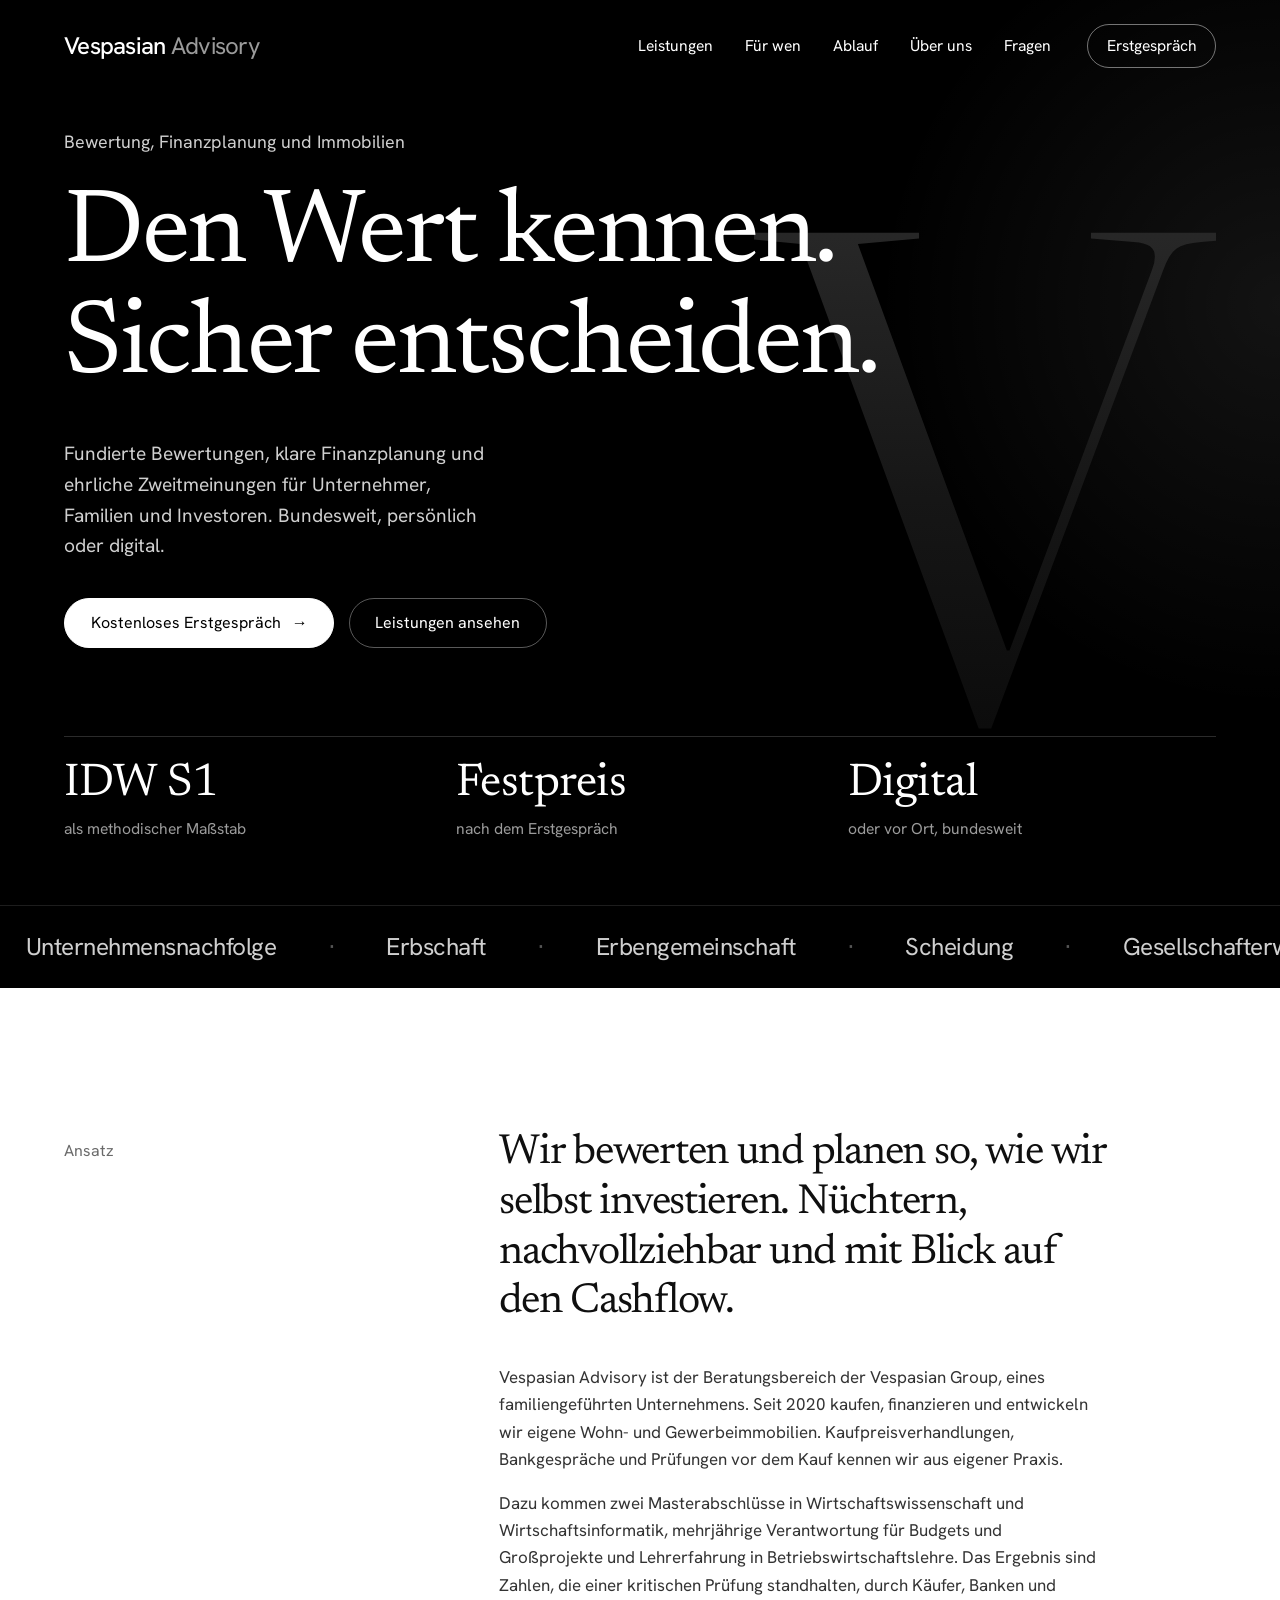
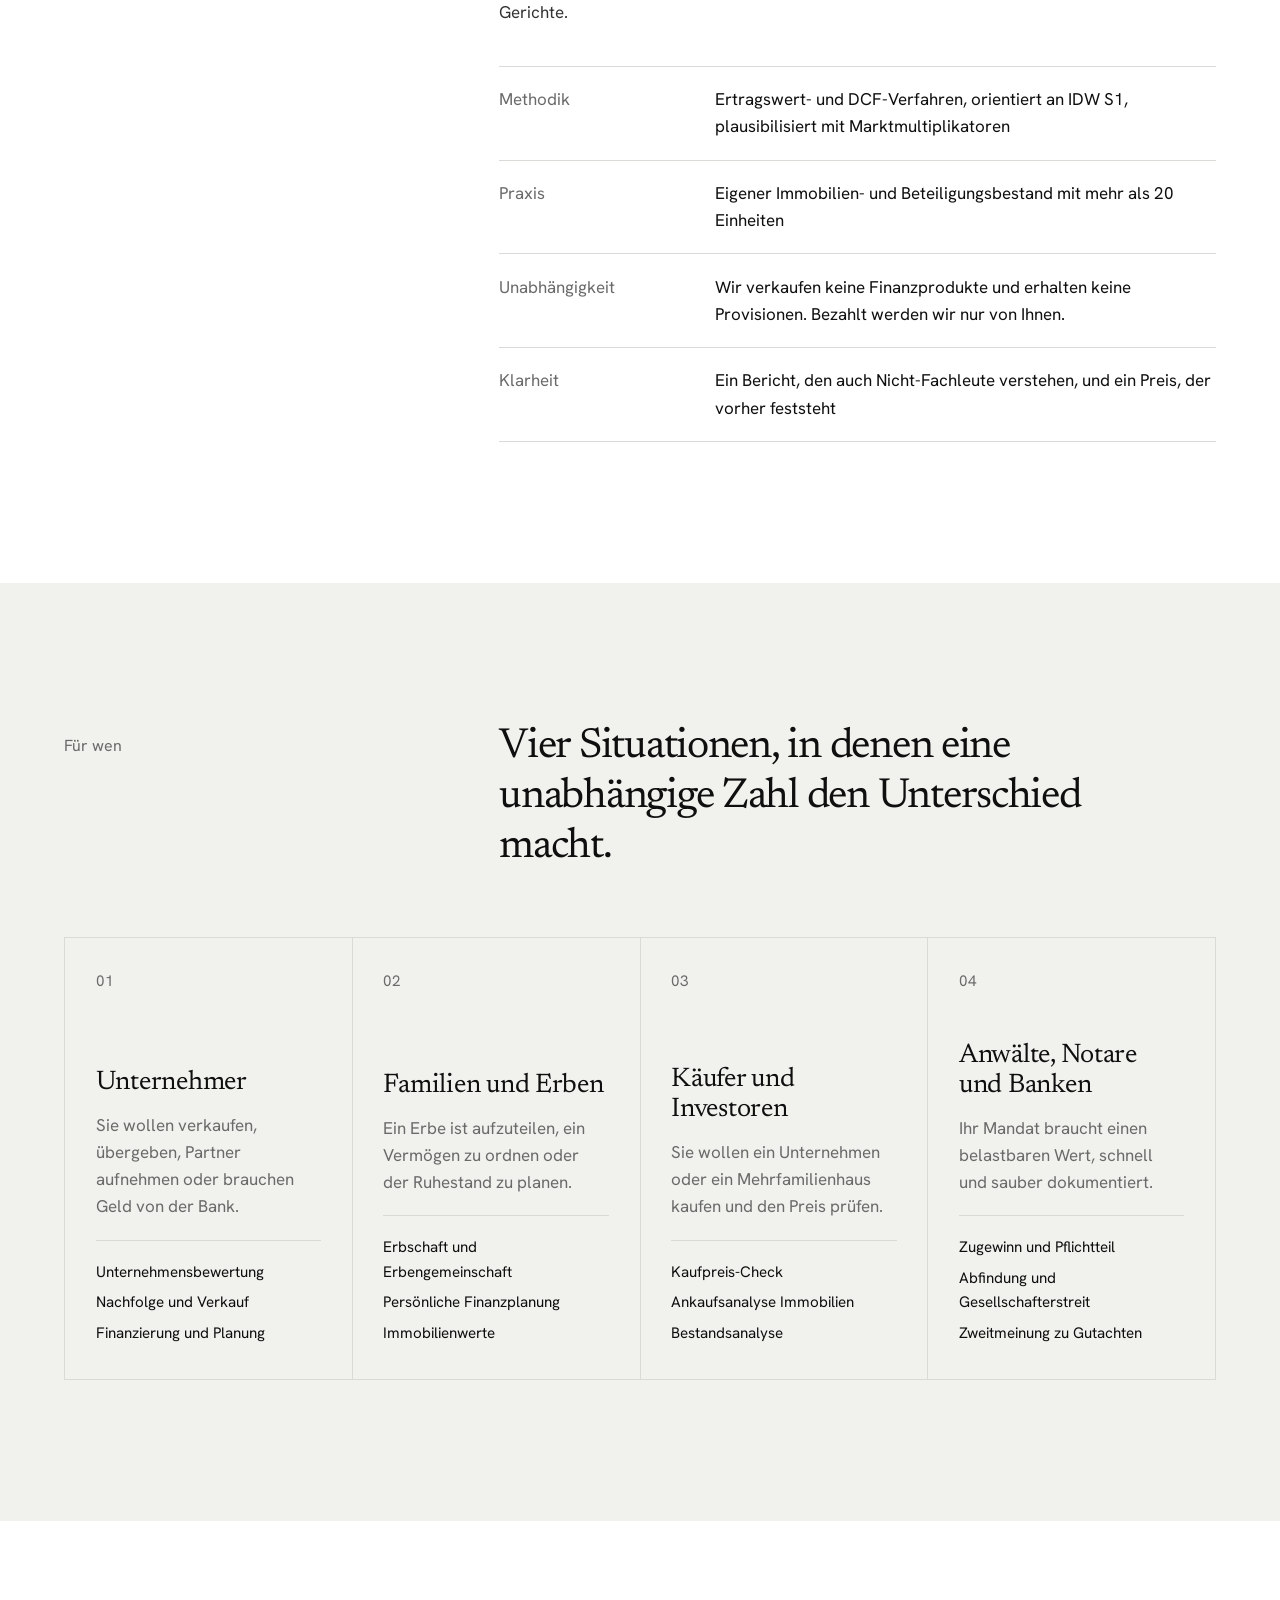
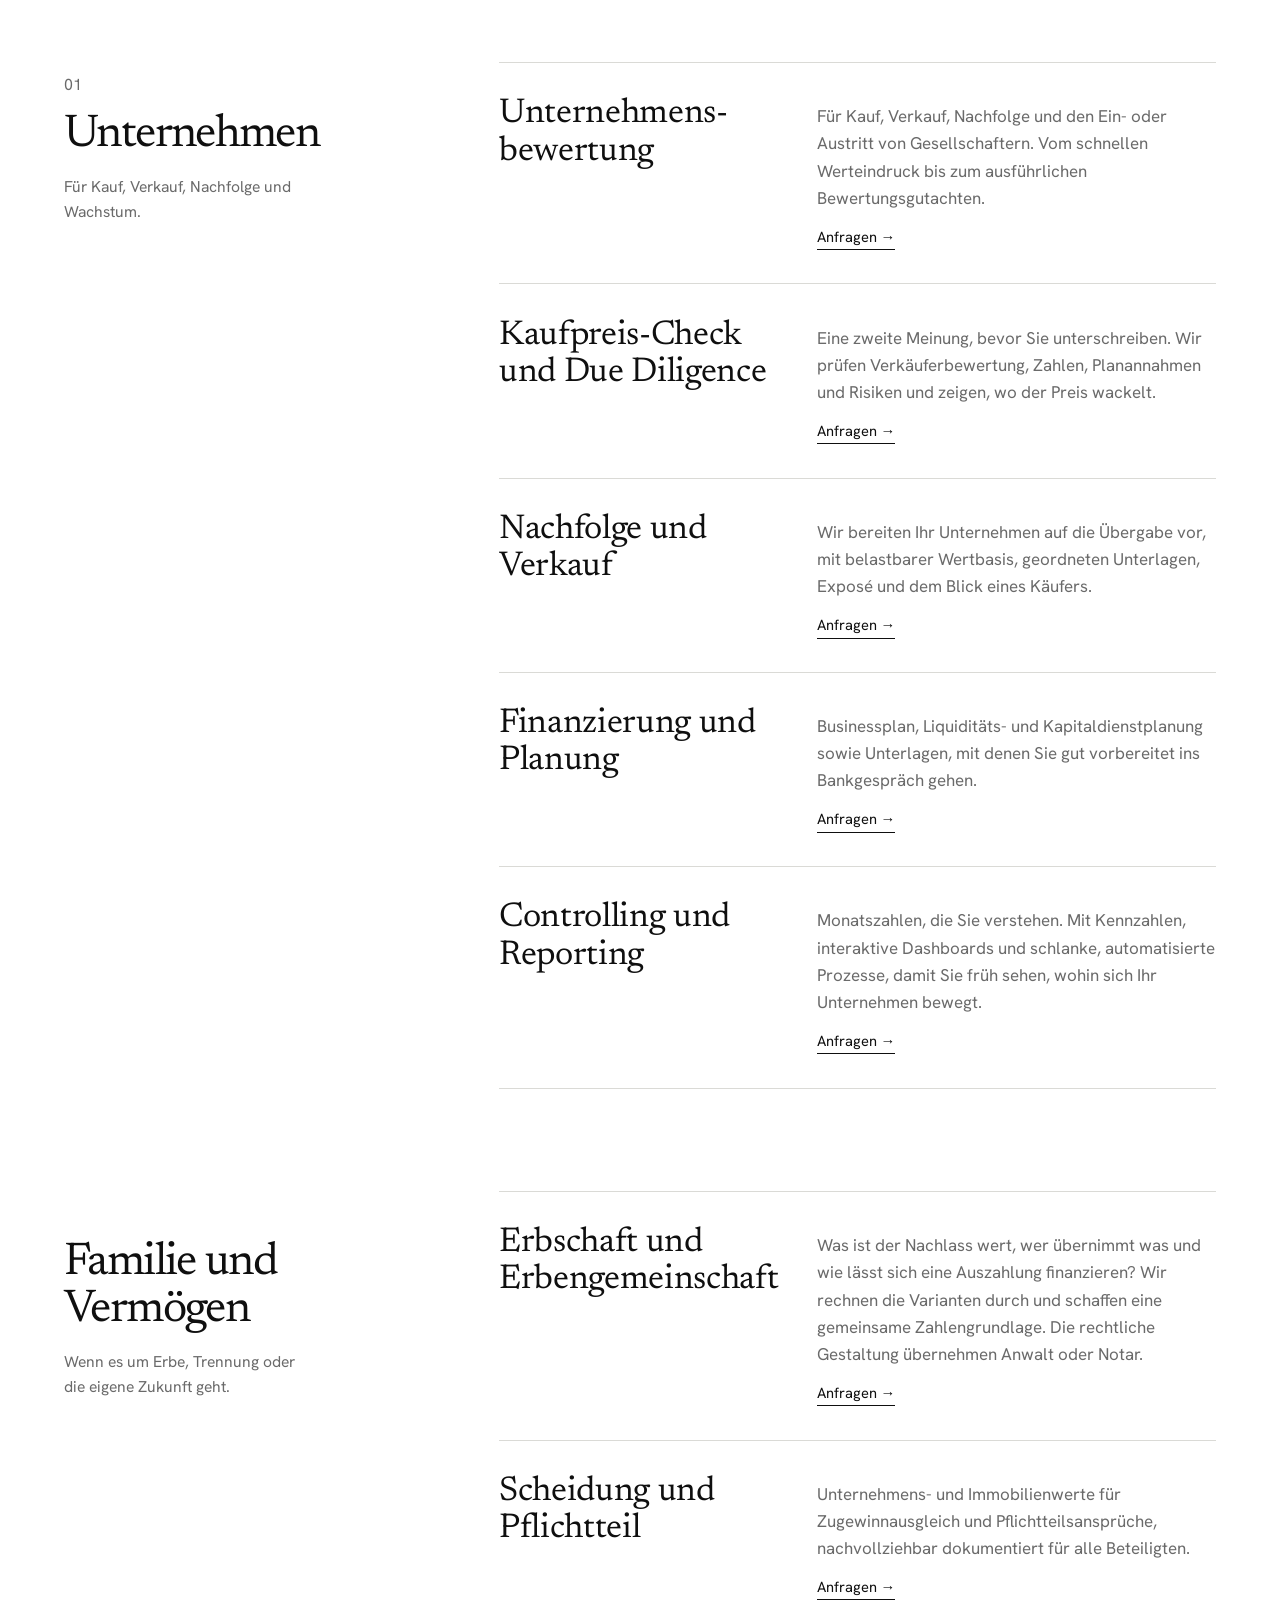
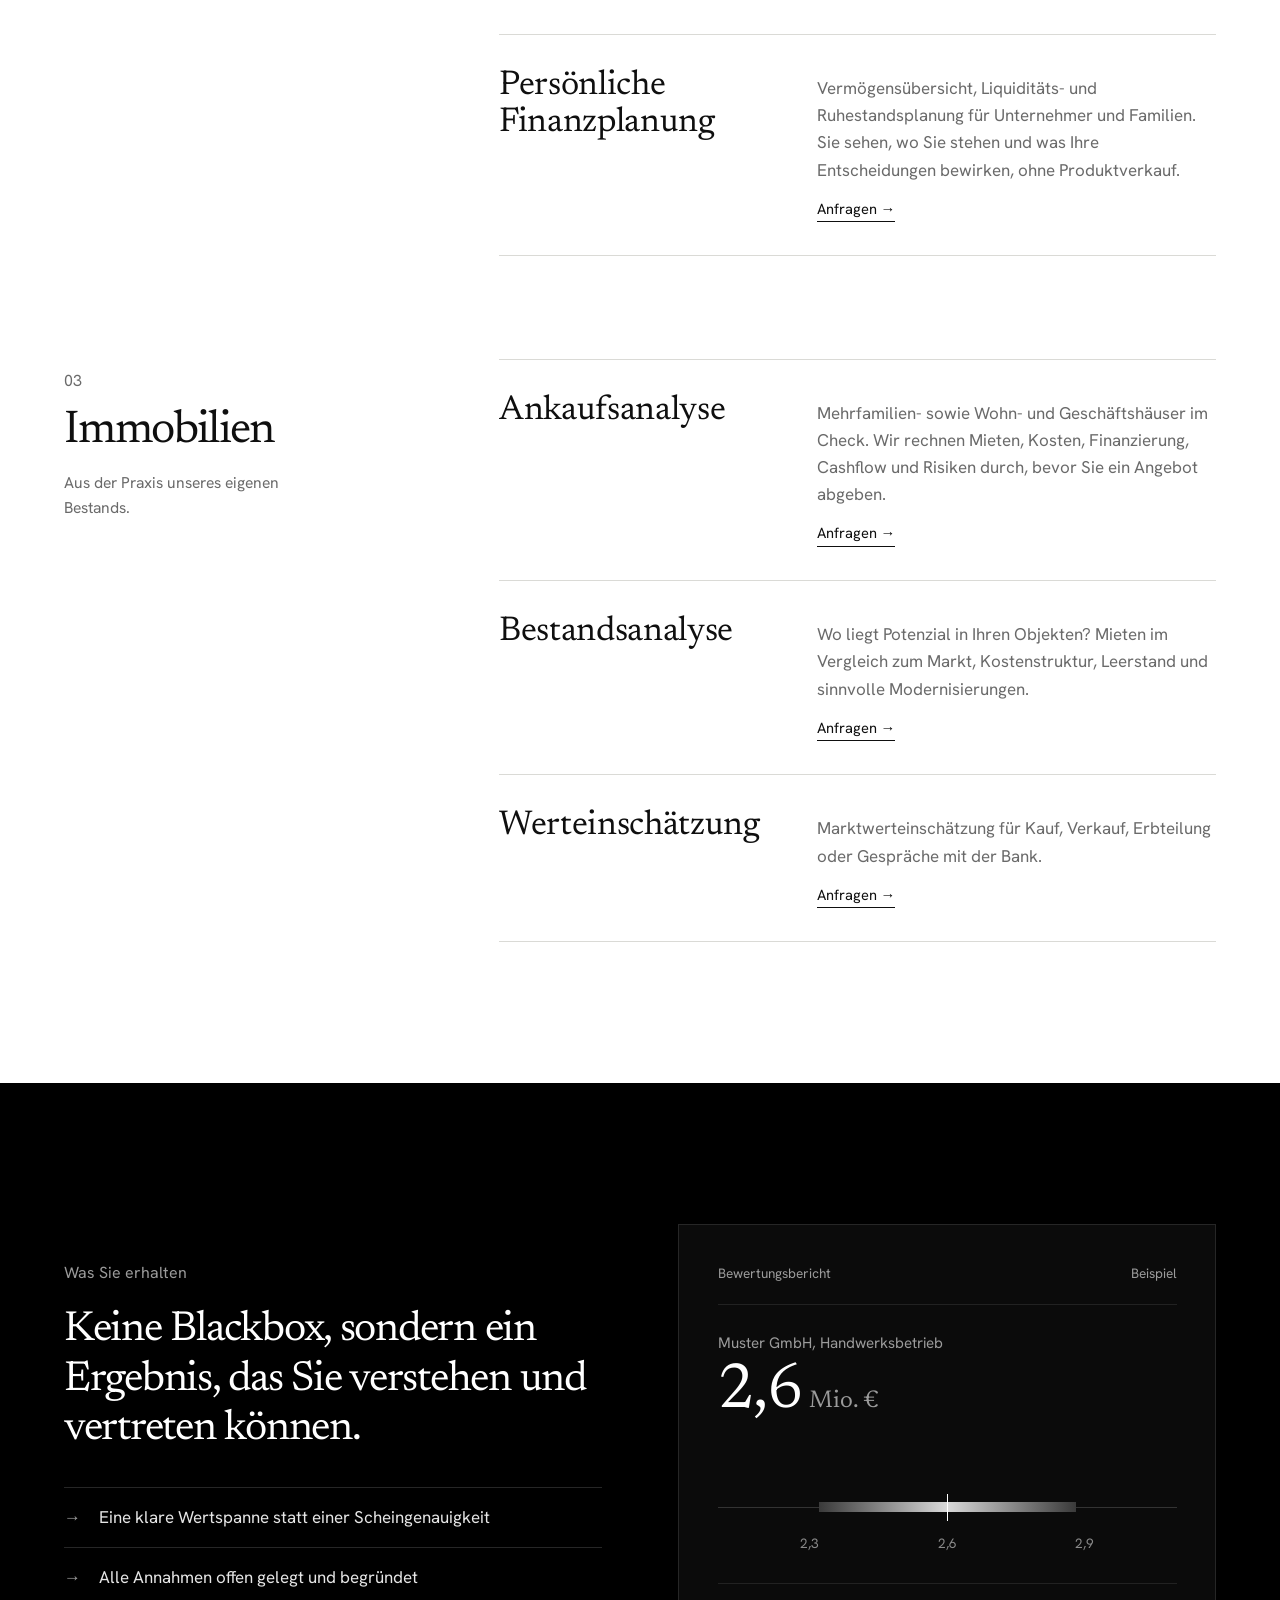
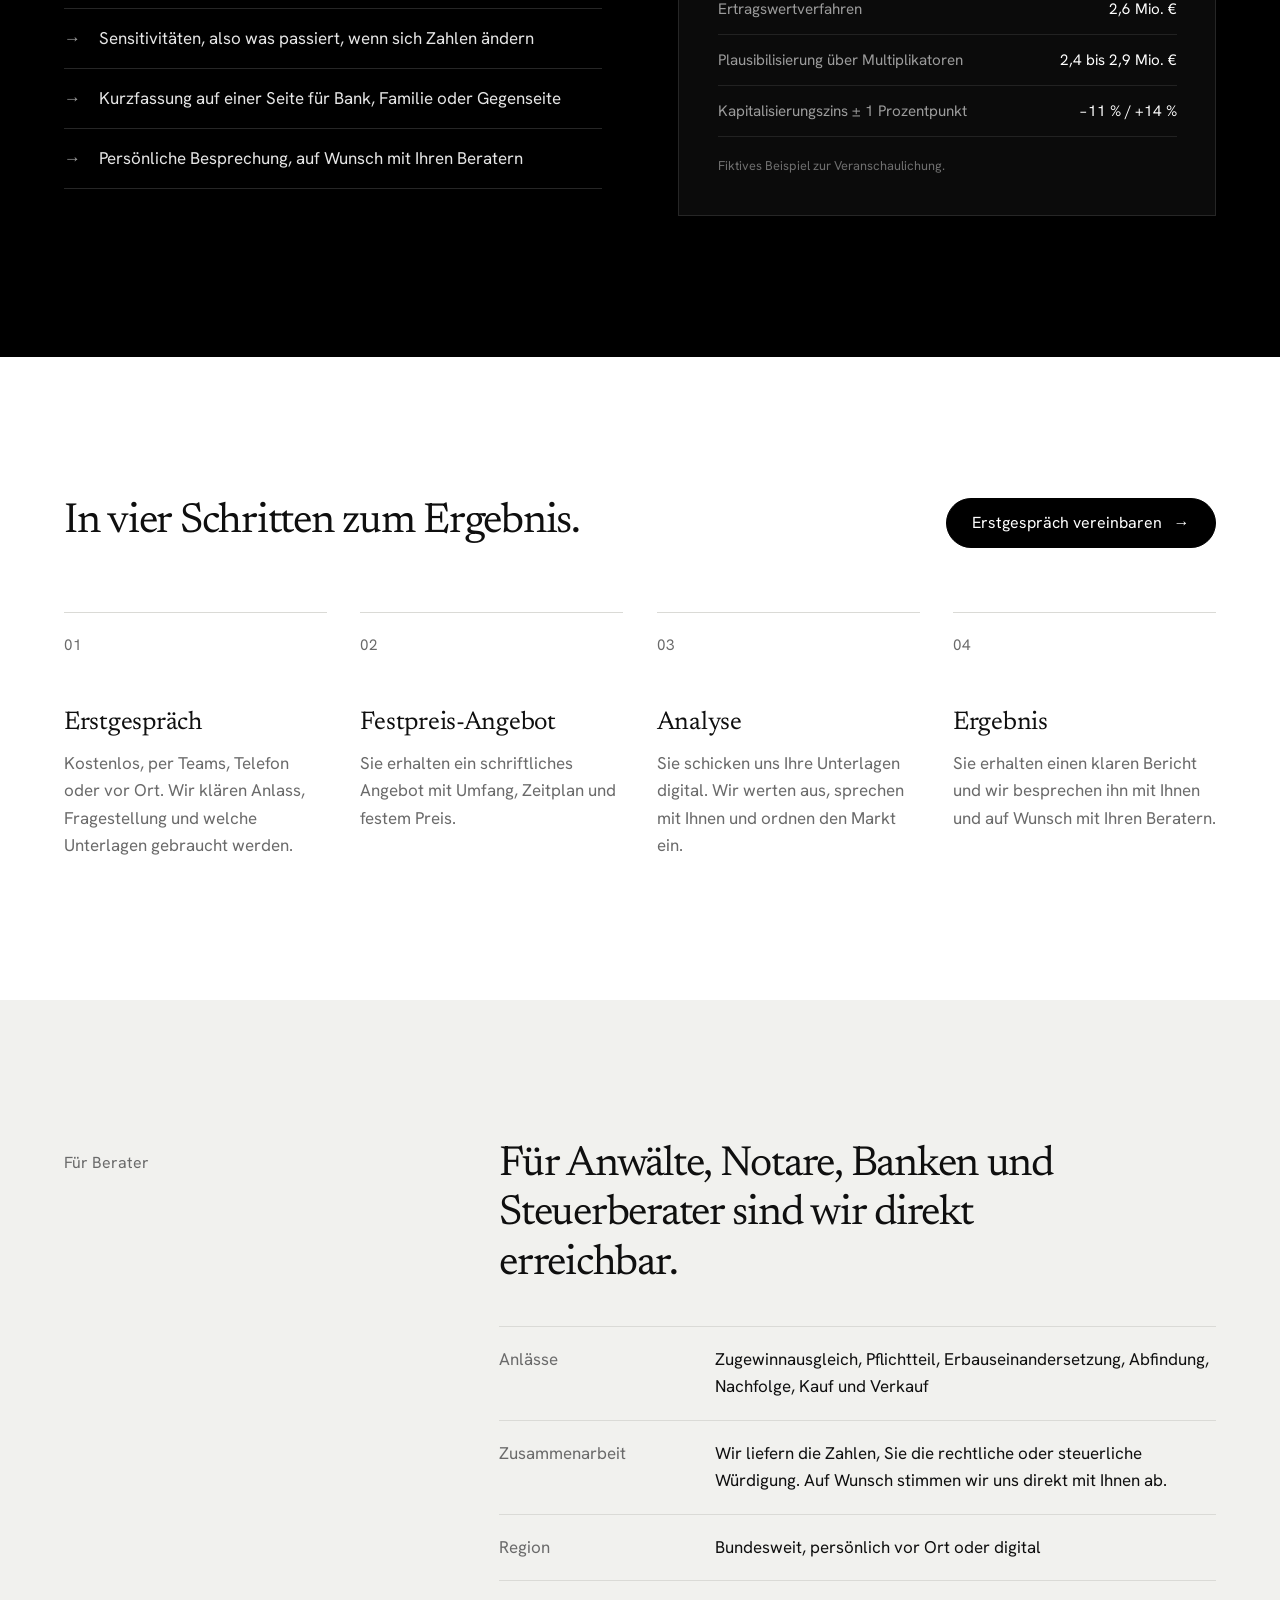
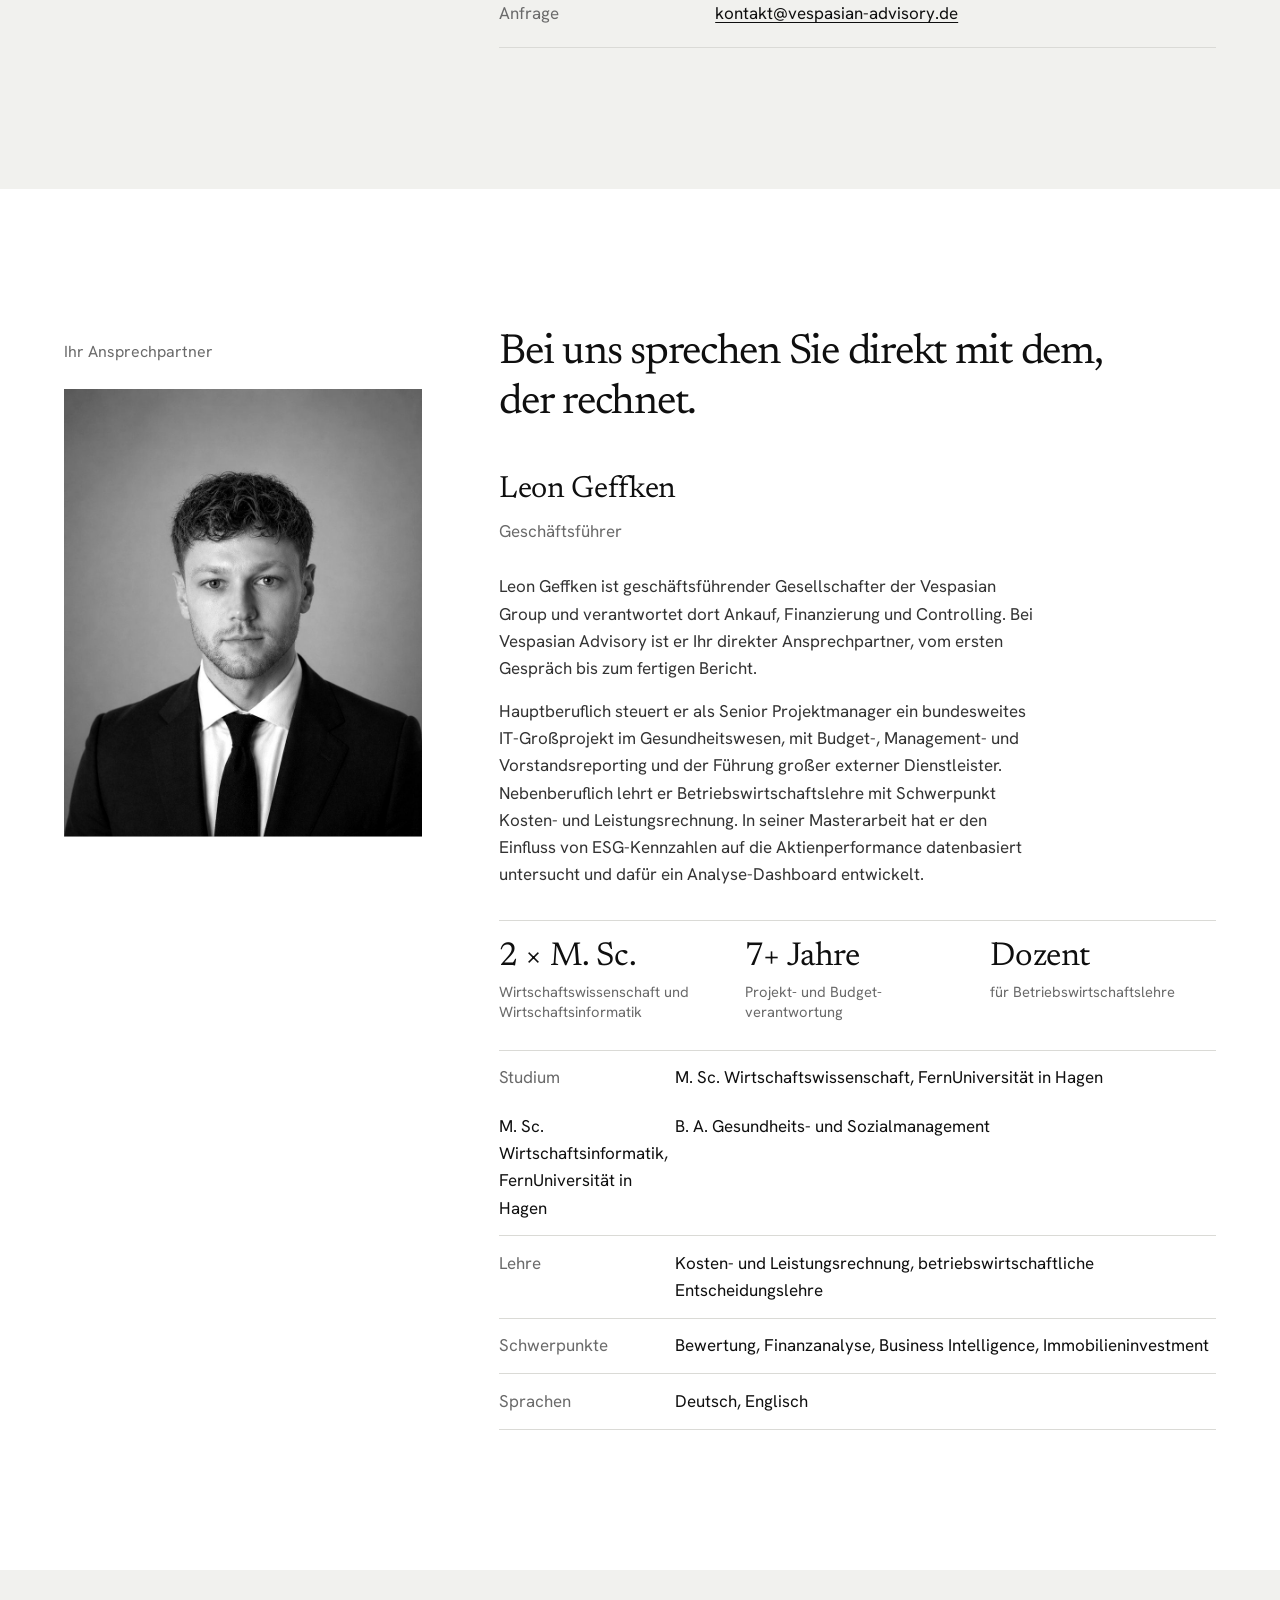
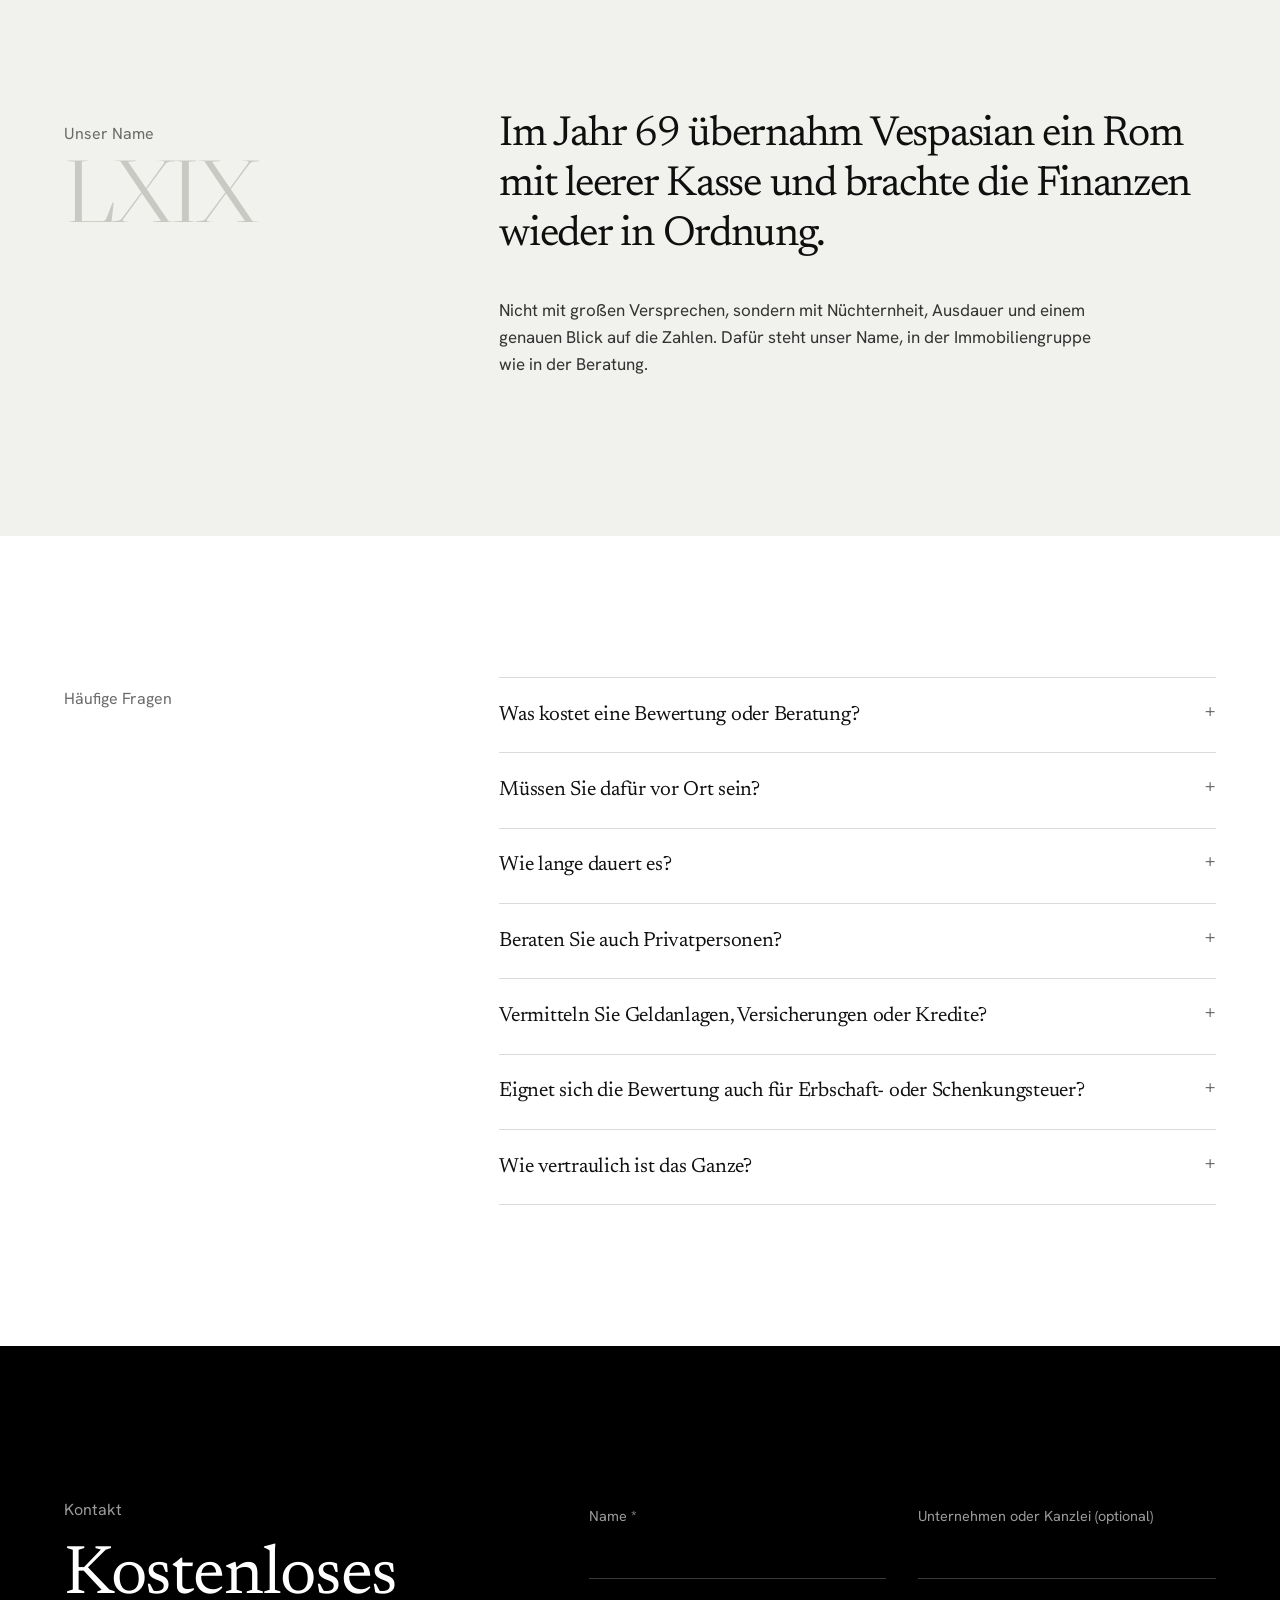
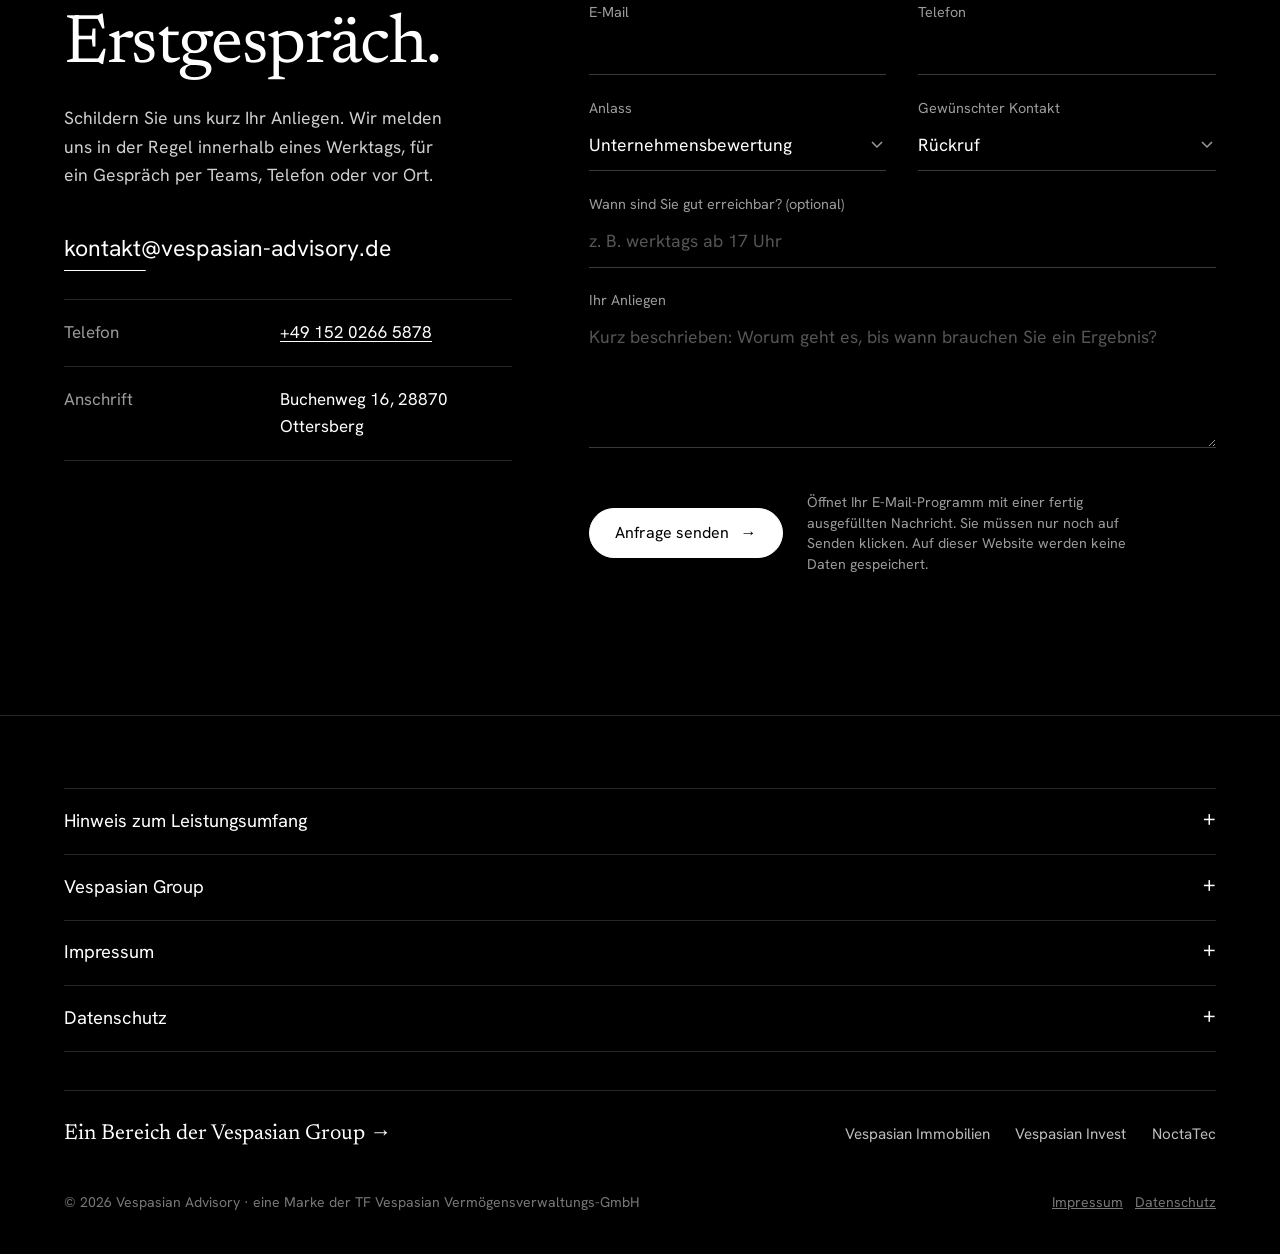
==== index.html @ 4ee1fd7f "SEO und Datenschutz: Mailanbieter Purelymail, Indexierung und Kanonisierung (15.11.2026)" ====
<!doctype html>
<html lang="de">
<head>
<meta charset="utf-8">
<meta name="viewport" content="width=device-width, initial-scale=1, viewport-fit=cover">
<title>Vespasian Advisory – Unternehmensbewertung &amp; Finanzplanung</title>
<meta name="description" content="Unternehmensbewertung, Kaufpreis-Check, Erbschaft und Finanzplanung für Unternehmer und Familien. Unabhängig, zum Festpreis, bundesweit digital.">
<meta property="og:type" content="website">
<meta property="og:title" content="Vespasian Advisory – Den Wert kennen. Sicher entscheiden.">
<meta property="og:description" content="Unternehmensbewertung, Finanzplanung und Immobilienanalyse für Unternehmer, Familien und Investoren. Kostenloses Erstgespräch.">
<meta property="og:url" content="https://vespasian-advisory.de/">
<meta property="og:locale" content="de_DE">
<meta name="theme-color" content="#000000">
<link rel="canonical" href="https://vespasian-advisory.de/">
<meta name="robots" content="index, follow, max-image-preview:large">
<meta property="og:site_name" content="Vespasian Advisory">
<meta property="og:image" content="https://vespasian-advisory.de/og.png">
<meta property="og:image:type" content="image/png">
<meta property="og:image:width" content="1200">
<meta property="og:image:height" content="630">
<meta property="og:image:alt" content="Vespasian Advisory – Den Wert kennen. Sicher entscheiden.">
<meta name="twitter:card" content="summary_large_image">
<meta name="twitter:title" content="Vespasian Advisory – Den Wert kennen. Sicher entscheiden.">
<meta name="twitter:description" content="Unternehmensbewertung, Finanzplanung und Immobilienanalyse für Unternehmer, Familien und Investoren. Kostenloses Erstgespräch.">
<meta name="twitter:image" content="https://vespasian-advisory.de/og.png">
<link rel="icon" href="/favicon.svg" type="image/svg+xml">
<link rel="icon" href="/favicon-96.png" type="image/png" sizes="96x96">
<link rel="apple-touch-icon" href="/apple-touch-icon.png">
<link rel="manifest" href="/site.webmanifest">
<script type="application/ld+json">
{"@context":"https://schema.org","@type":"ProfessionalService","name":"Vespasian Advisory","legalName":"TF Vespasian Vermögensverwaltungs-GmbH","url":"https://vespasian-advisory.de/","logo":"https://vespasian-advisory.de/icon-512.png","image":"https://vespasian-advisory.de/og.png","email":"kontakt@vespasian-advisory.de","telephone":"+4915202665878","address":{"@type":"PostalAddress","streetAddress":"Buchenweg 16","postalCode":"28870","addressLocality":"Ottersberg","addressCountry":"DE"},"areaServed":"DE","knowsAbout":["Unternehmensbewertung","Kaufpreisprüfung","Unternehmensnachfolge","Erbengemeinschaft","Finanzplanung","Immobilieninvestment"],"employee":{"@type":"Person","name":"Leon Geffken","jobTitle":"Geschäftsführer"}}
</script>
<style>@font-face{font-family:"Caslon Display";src:url([data-uri]) format("woff2");font-weight:400;font-display:swap}
@font-face{font-family:"Newsreader";src:url([data-uri]) format("woff2");font-weight:400;font-style:normal;font-display:swap}
@font-face{font-family:"Newsreader";src:url([data-uri]) format("woff2");font-weight:500;font-style:normal;font-display:swap}
@font-face{font-family:"Newsreader";src:url([data-uri]) format("woff2");font-weight:400;font-style:italic;font-display:swap}

@font-face{font-family:"Hanken";src:url([data-uri]) format("woff2");font-weight:400;font-display:swap}
@font-face{font-family:"Hanken";src:url([data-uri]) format("woff2");font-weight:500;font-display:swap}
:root{
  --black:#000;--white:#fff;--grey:#f1f1ee;--text:#0f0f0f;--muted:#6a6a6a;--muted-d:#9b9b9b;
  --rule:#dadad6;--rule-d:#262626;
  --sans:"Hanken",-apple-system,"Helvetica Neue",Arial,sans-serif;
  --wrap:1360px;--pad:clamp(1.25rem,5vw,4.5rem);
  --ease:cubic-bezier(.2,.7,.15,1);
}
*,*::before,*::after{box-sizing:border-box}
[hidden]{display:none!important}
html{-webkit-text-size-adjust:100%;scroll-padding-top:5rem}
body{margin:0;background:var(--white);color:var(--text);font:400 1.0625rem/1.6 var(--sans);-webkit-font-smoothing:antialiased}
img{display:block;max-width:100%}
a{color:inherit}
:focus-visible{outline:2px solid currentColor;outline-offset:4px}
h1,h2,h3{font-weight:400;margin:0;letter-spacing:-.025em}
p{margin:0 0 1em}
.wrap{max-width:var(--wrap);margin:0 auto;padding:0 var(--pad)}
.skip{position:absolute;left:-999px;top:0;background:#fff;color:#000;padding:.6rem 1rem;z-index:99}
.skip:focus{left:1rem;top:1rem}

/* Kopfzeile */
.head{position:fixed;inset:0 0 auto;z-index:50;color:#fff;padding-top:env(safe-area-inset-top,0px);transition:transform .5s var(--ease),background .4s}
.head .wrap{display:flex;align-items:center;justify-content:space-between;height:5.75rem;transition:height .4s var(--ease)}
.head.solid{background:rgba(0,0,0,.86);-webkit-backdrop-filter:blur(14px);backdrop-filter:blur(14px)}
.head.solid .wrap{height:4.5rem}
.head.away{transform:translateY(-100%)}
.wordmark{font-weight:500;font-size:1.5rem;letter-spacing:-.03em;text-decoration:none;line-height:1}
.wordmark span{font-weight:400;color:var(--muted-d)}
.nav{display:flex;align-items:center;gap:2.25rem}
.nav ul{display:flex;gap:2rem;list-style:none;margin:0;padding:0}
.nav a{text-decoration:none;position:relative;font-size:.98rem}
.nav ul a::after{content:"";position:absolute;left:0;right:0;bottom:-.3rem;height:1px;background:currentColor;transform:scaleX(0);transform-origin:right;transition:transform .45s var(--ease)}
.nav ul a:hover::after{transform:scaleX(1);transform-origin:left}
.nav .cta{border:1px solid rgba(255,255,255,.45);border-radius:999px;padding:.55rem 1.15rem;transition:background .3s,color .3s,border-color .3s}
.nav .cta:hover{background:#fff;color:#000;border-color:#fff}
.menu-btn{display:none;background:none;border:0;color:inherit;cursor:pointer;padding:.8rem 0 .8rem 1rem}
.menu-btn i{display:block;width:2.4rem;height:8px;border-top:1.5px solid currentColor;border-bottom:1.5px solid currentColor;transition:height .3s}
.menu-open .menu-btn i{height:0;border-bottom:0}
.overlay{position:fixed;inset:0;z-index:40;background:#000;color:#fff;display:flex;align-items:flex-end;padding:7rem 0 3.5rem;opacity:0;visibility:hidden;transition:opacity .35s,visibility 0s .35s}
.menu-open .overlay{opacity:1;visibility:visible;transition:opacity .35s}
.overlay ul{list-style:none;margin:0 0 2.5rem;padding:0}
.overlay li a{font-size:2.6rem;line-height:1.2;letter-spacing:-.03em;text-decoration:none;color:var(--muted-d)}
.overlay li a:hover{color:#fff}
.overlay p{color:var(--muted-d);margin:0}
.overlay p a{color:#fff;text-decoration:none}

/* Hero */
.hero{position:relative;background:#000;color:#fff;min-height:100svh;display:grid;overflow:hidden}
.hero::before{content:"";position:absolute;width:90vmax;height:90vmax;left:55%;top:-30%;background:radial-gradient(closest-side,rgba(255,255,255,.075),transparent 70%);animation:drift 22s ease-in-out infinite alternate;pointer-events:none}
@keyframes drift{to{transform:translate(-28vw,22vh)}}
.hero-inner{position:relative;width:100%;display:flex;flex-direction:column;justify-content:flex-end;padding-top:8rem;padding-bottom:clamp(2.5rem,5vw,4rem);min-height:100svh}
.kicker{font-size:clamp(1.05rem,1.4vw,1.3rem);color:#cfcfcf;margin:0 0 1.75rem}
.hero h1{font-size:clamp(3rem,8.2vw,8.4rem);line-height:.98;letter-spacing:-.04em}
.line{display:block;overflow:hidden;padding-bottom:.06em}
.line>span{display:block}
.sub{font-size:clamp(1.1rem,1.5vw,1.35rem);color:#cfcfcf;max-width:40ch;margin:2rem 0 0}
.cta-row{display:flex;flex-wrap:wrap;gap:.9rem;margin-top:2.25rem}
.btn{display:inline-flex;align-items:center;gap:.7rem;padding:1rem 1.6rem;border:1px solid currentColor;border-radius:999px;text-decoration:none;font:inherit;font-size:1rem;line-height:1;cursor:pointer;background:transparent;color:inherit;transition:background .3s,color .3s,border-color .3s}
.btn i{font-style:normal;transition:transform .4s var(--ease)}
.btn:hover i{transform:translateX(.25rem)}
.btn.fill{background:#fff;color:#000;border-color:#fff}
.btn.fill:hover{background:transparent;color:#fff}
.btn.ghost{border-color:rgba(255,255,255,.35)}
.btn.ghost:hover{border-color:#fff}
.btn.ink{background:#000;color:#fff;border-color:#000}
.btn.ink:hover{background:transparent;color:#000}
.facts{display:grid;grid-template-columns:repeat(3,1fr);gap:1.5rem;margin:clamp(3rem,7vw,5.5rem) 0 0;padding:1.5rem 0 0;border-top:1px solid #2b2b2b;list-style:none}
.facts strong{display:block;font-weight:400;font-size:clamp(2rem,3.6vw,3.3rem);line-height:1;letter-spacing:-.035em}
.facts span{display:block;margin-top:.55rem;color:var(--muted-d);font-size:.98rem}

/* Einstieg */
.js .kicker,.js .sub,.js .cta-row,.js .facts{opacity:0;transform:translateY(16px)}
.js .line>span{transform:translateY(105%)}
.ready .kicker,.ready .sub,.ready .cta-row,.ready .facts{opacity:1;transform:none;transition:opacity 1s var(--ease),transform 1s var(--ease)}
.ready .line>span{transform:none;transition:transform 1.15s var(--ease)}
.ready .line:nth-child(2)>span{transition-delay:.09s}
.ready .line:nth-child(3)>span{transition-delay:.18s}
.ready .sub{transition-delay:.45s}
.ready .cta-row{transition-delay:.55s}
.ready .facts{transition-delay:.7s}

/* Abschnitte */
section{padding:clamp(5.5rem,11vw,10rem) 0}
.grey{background:var(--grey)}
.dark{background:#000;color:#fff}
.split{display:grid;grid-template-columns:4fr 8fr;gap:clamp(2rem,6vw,6rem);align-items:start}
.eyebrow{color:var(--muted);font-size:1rem;margin:0;padding-top:.6rem}
.dark .eyebrow{color:var(--muted-d)}
.big{font-size:clamp(1.75rem,3.3vw,3rem);line-height:1.18;letter-spacing:-.03em;max-width:26ch;margin-bottom:2.25rem}
.body p{max-width:60ch;color:#333}
.dark .body p,.dark .lead{color:#cfcfcf}

/* Reveal */
.js .rv{opacity:0;transform:translateY(28px);transition:opacity 1s var(--ease),transform 1s var(--ease)}
.js .rv.in{opacity:1;transform:none}
.js .rv.d1{transition-delay:.1s}.js .rv.d2{transition-delay:.2s}.js .rv.d3{transition-delay:.3s}

/* Leistungen */
.fields{list-style:none;margin:0;padding:0;border-top:1px solid var(--rule)}
.fields li{position:relative;display:grid;grid-template-columns:5fr 7fr;gap:2rem;align-items:baseline;padding:clamp(1.4rem,2.6vw,2.2rem) 0;border-bottom:1px solid var(--rule);overflow:hidden}
.fields li::after{content:"";position:absolute;left:0;bottom:-1px;height:1px;width:100%;background:var(--text);transform:scaleX(0);transform-origin:left;transition:transform .8s var(--ease)}
.fields li:hover::after{transform:scaleX(1)}
.fields h3{font-size:clamp(1.55rem,2.7vw,2.4rem);line-height:1.08;transition:transform .6s var(--ease)}
.fields li:hover h3{transform:translateX(.6rem)}
.fields p{margin:0;color:var(--muted);max-width:46ch}
.fields small{display:block;margin-top:.6rem;color:var(--text);font-size:.92rem}

/* Zeilen */
.rows{margin:0;border-top:1px solid var(--rule)}
.rows div{display:grid;grid-template-columns:12rem 1fr;gap:1.5rem;padding:1.2rem 0;border-bottom:1px solid var(--rule)}
.rows dt{color:var(--muted)}
.rows dd{margin:0}
.rows a{text-underline-offset:.2em}
.dark .rows{border-color:var(--rule-d)}
.dark .rows div{border-color:var(--rule-d)}
.dark .rows dt{color:var(--muted-d)}

/* Ablauf */
.steps{list-style:none;margin:0;padding:0;display:grid;grid-template-columns:repeat(4,1fr);gap:clamp(1.25rem,2.6vw,2.5rem)}
.steps li{border-top:1px solid var(--rule);padding-top:1.3rem}
.steps b{display:block;font-weight:400;color:var(--muted);font-size:.95rem;margin-bottom:clamp(1.5rem,4vw,3.5rem)}
.steps h3{font-size:clamp(1.35rem,2vw,1.75rem);line-height:1.15;margin-bottom:.75rem}
.steps p{margin:0;color:var(--muted)}
.steps-head{display:flex;justify-content:space-between;align-items:end;gap:2rem;flex-wrap:wrap;margin-bottom:clamp(2.5rem,5vw,4rem)}
.steps-head .big{margin:0}

/* Ansprechpartner */
.profile{display:grid;grid-template-columns:5fr 7fr;gap:clamp(1.5rem,4vw,4.5rem);align-items:end}
.pic{overflow:hidden;aspect-ratio:4/5;background:#ddd;max-width:26rem}
.pic img{width:100%;height:100%;object-fit:cover;object-position:center 22%;filter:grayscale(1);transform:scale(1.08);transition:transform 1.6s var(--ease)}
.js .pic{clip-path:inset(100% 0 0 0);transition:clip-path 1.3s var(--ease)}
.js .pic.in{clip-path:inset(0 0 0 0)}
.pic.in img{transform:scale(1)}
.who strong{display:block;font-weight:500;font-size:clamp(1.5rem,2.4vw,2rem);letter-spacing:-.02em}
.who .role{display:block;color:var(--muted);margin:.25rem 0 1.75rem}
.who p{max-width:54ch;color:#333}
.creds{list-style:none;margin:1.75rem 0 0;padding:0;border-top:1px solid var(--rule)}
.creds li{padding:.85rem 0;border-bottom:1px solid var(--rule);display:grid;grid-template-columns:10rem 1fr;gap:1rem}
.creds span{color:var(--muted)}

/* FAQ */
.faq details{border-top:1px solid var(--rule)}
.faq details:last-of-type{border-bottom:1px solid var(--rule)}
.faq summary{cursor:pointer;list-style:none;padding:1.3rem 0;font-size:clamp(1.1rem,1.6vw,1.3rem);display:flex;justify-content:space-between;gap:1.5rem}
.faq summary::-webkit-details-marker{display:none}
.faq summary::after{content:"+";font-size:1.5rem;line-height:1;transition:transform .3s;color:var(--muted)}
.faq details[open] summary::after{transform:rotate(45deg)}
.faq .ans{max-width:62ch;color:#333;padding:0 0 1.5rem}
.faq .ans p:last-child{margin:0}

/* Kontakt */
.contact{display:grid;grid-template-columns:5fr 7fr;gap:clamp(2rem,6vw,6rem);align-items:start}
.contact h2{font-size:clamp(2.4rem,5.4vw,4.8rem);line-height:1;letter-spacing:-.04em;margin:1.25rem 0 1.5rem}
.lead{max-width:38ch;font-size:1.1rem}
.mail{font-size:clamp(1.15rem,1.8vw,1.5rem);text-decoration:none;display:inline-block;position:relative;margin:1.5rem 0 2rem;word-break:break-word}
.mail::after{content:"";position:absolute;left:0;right:0;bottom:-.25rem;height:1px;background:currentColor;transform:scaleX(.25);transform-origin:left;transition:transform .7s var(--ease)}
.mail:hover::after{transform:scaleX(1)}
.form{display:grid;grid-template-columns:1fr 1fr;gap:.25rem 2rem}
.form label{display:block;grid-column:span 1}
.form .full{grid-column:1/-1}
.form span{display:block;color:var(--muted-d);font-size:.9rem;margin-top:1.1rem}
.form input,.form select,.form textarea{width:100%;background:transparent;border:0;border-bottom:1px solid #3a3a3a;color:#fff;font:inherit;font-size:1.1rem;padding:.7rem 0;border-radius:0;transition:border-color .3s;-webkit-appearance:none;appearance:none}
.form select{background:transparent url("data:image/svg+xml,%3Csvg xmlns='http://www.w3.org/2000/svg' width='12' height='8'%3E%3Cpath d='M1 1l5 5 5-5' fill='none' stroke='%239b9b9b' stroke-width='1.5'/%3E%3C/svg%3E") no-repeat right .2rem center}
.form select option{color:#000}
.form textarea{resize:vertical;min-height:7rem}
.form input:focus,.form select:focus,.form textarea:focus{outline:none;border-color:#fff}
.form .send{grid-column:1/-1;display:flex;align-items:center;gap:1.5rem;flex-wrap:wrap;margin-top:2rem}
.form .send small{color:var(--muted-d);max-width:42ch;line-height:1.45}

/* Footer */
footer{background:#000;color:var(--muted-d);font-size:.95rem;border-top:1px solid var(--rule-d);padding:clamp(3rem,6vw,4.5rem) 0 calc(2.5rem + env(safe-area-inset-bottom,0px))}
footer details{border-top:1px solid var(--rule-d)}
footer details:last-of-type{border-bottom:1px solid var(--rule-d)}
footer summary{cursor:pointer;list-style:none;padding:1.1rem 0;color:#fff;font-size:1.15rem;display:flex;justify-content:space-between}
footer summary::-webkit-details-marker{display:none}
footer summary::after{content:"+";font-size:1.4rem;line-height:1;transition:transform .3s}
footer details[open] summary::after{transform:rotate(45deg)}
.legal{max-width:70ch;padding-bottom:1.75rem}
.legal h3{font-size:1rem;font-weight:500;color:#fff;margin:1.4rem 0 .35rem;letter-spacing:0}
.legal p{margin:0 0 .6rem}
.legal a{color:#fff}
.bottom{display:flex;justify-content:space-between;flex-wrap:wrap;gap:1rem;margin-top:2.5rem;color:#777;font-size:.88rem}
.bottom a{color:inherit}

@media (max-width:1100px){
  .steps{grid-template-columns:1fr 1fr}
}
@media (max-width:960px){
  .nav ul,.nav .cta{display:none}
  .menu-btn{display:block}
  .split,.fields li,.contact{grid-template-columns:1fr}
  .fields li{gap:.5rem}
  .eyebrow{padding:0 0 .5rem}
  .pic{max-width:22rem}
}
@media (max-width:600px){
  .facts{grid-template-columns:1fr 1fr}
  .facts li:last-child{grid-column:1/-1}
  .rows div,.creds li{grid-template-columns:1fr;gap:.2rem}
  .steps{grid-template-columns:1fr}
  .form{grid-template-columns:1fr}
  .wordmark{font-size:1.3rem}
  .head .wrap{height:5rem}
  .btn{width:100%;justify-content:center}
}
@media (prefers-reduced-motion:reduce){
  .hero::before{animation:none}
  .js .kicker,.js .sub,.js .cta-row,.js .facts,.js .rv{opacity:1!important;transform:none!important;transition:none!important}
  .js .line>span{transform:none!important;transition:none!important}
  .js .pic{clip-path:none!important}
  .pic img{transform:none!important;transition:none!important}
}

/* Laufband Anlässe */
.ticker{background:#000;color:#cfcfcf;border-top:1px solid #1d1d1d;overflow:hidden;padding:1.35rem 0}
.ticker .track{display:flex;width:max-content;animation:tick 48s linear infinite}
.ticker ul{display:flex;list-style:none;margin:0;padding:0}
.ticker li{font-size:clamp(1.15rem,1.9vw,1.55rem);letter-spacing:-.02em;white-space:nowrap;padding:0 1.6rem}
.ticker li::after{content:"·";color:#555;margin-left:3.2rem}
@keyframes tick{to{transform:translateX(-50%)}}

/* Zielgruppen */
.head-row{display:grid;grid-template-columns:4fr 8fr;gap:clamp(2rem,6vw,6rem);margin-bottom:clamp(2.5rem,5vw,4rem)}
.head-row .big{margin:0}
.cards{display:grid;grid-template-columns:repeat(4,1fr);gap:1px;background:var(--rule);border:1px solid var(--rule)}
.card{background:var(--grey);padding:clamp(1.5rem,2.4vw,2.25rem);display:flex;flex-direction:column;min-height:24rem;transition:background .5s var(--ease)}
.card:hover{background:#fff}
.card b{font-weight:400;color:var(--muted);font-size:.95rem}
.card h3{font-size:clamp(1.45rem,2.1vw,1.9rem);line-height:1.1;margin:auto 0 .9rem;padding-top:3rem}
.card p{color:var(--muted);margin:0 0 1.2rem}
.card ul{list-style:none;margin:0;padding:1rem 0 0;border-top:1px solid var(--rule);font-size:.95rem}
.card li{padding:.2rem 0}
.card a{margin-top:1.25rem;font-size:.95rem;text-underline-offset:.25em}

/* Leistungsgruppen */
.group+.group{margin-top:clamp(4rem,8vw,7rem)}
.gtitle{font-size:clamp(2rem,3.6vw,3.2rem);line-height:1;letter-spacing:-.035em;margin-top:.9rem}
.gnote{color:var(--muted);max-width:28ch;margin-top:1rem;font-size:.98rem}

/* Ergebnis / Musterbericht */
.deliver{display:grid;grid-template-columns:6fr 6fr;gap:clamp(2rem,6vw,6rem);align-items:center}
.deliver .big{margin-bottom:1.75rem}
.ticks{list-style:none;margin:2rem 0 0;padding:0;border-top:1px solid var(--rule-d)}
.ticks li{padding:1rem 0;border-bottom:1px solid var(--rule-d);display:grid;grid-template-columns:2.2rem 1fr;color:#e6e6e6}
.ticks li::before{content:"→";color:var(--muted-d)}
.report{background:#0b0b0b;border:1px solid #262626;padding:clamp(1.5rem,3vw,2.75rem);position:relative}
.report .tag{display:flex;justify-content:space-between;color:var(--muted-d);font-size:.85rem;padding-bottom:1.2rem;border-bottom:1px solid #222}
.report .co{margin:1.6rem 0 .3rem;color:#9b9b9b;font-size:.95rem}
.report .val{font-size:clamp(2.6rem,5vw,4.2rem);letter-spacing:-.04em;line-height:1}
.report .val small{font-size:.38em;color:#9b9b9b;letter-spacing:0;margin-left:.4rem}
.range{position:relative;height:2.4rem;margin:2rem 0 .4rem}
.range .bar{position:absolute;left:0;right:0;top:50%;height:1px;background:#333}
.range .band{position:absolute;top:calc(50% - 5px);height:10px;left:22%;right:22%;background:linear-gradient(90deg,#3a3a3a,#d9d9d9,#3a3a3a);transform-origin:left;transition:transform 1.6s var(--ease) .3s}
.js .range .band{transform:scaleX(0)}
.js .report.in .band{transform:scaleX(1)}
.range .mark{position:absolute;left:50%;top:15%;bottom:15%;width:1px;background:#fff}
.scale{display:flex;justify-content:space-between;color:#8a8a8a;font-size:.85rem;padding:0 18%}
.report dl{margin:1.8rem 0 0;border-top:1px solid #222}
.report dl div{display:flex;justify-content:space-between;gap:1rem;padding:.8rem 0;border-bottom:1px solid #222;font-size:.95rem}
.report dt{color:#9b9b9b}
.report dd{margin:0;text-align:right;white-space:nowrap}
.report .fine{color:#6f6f6f;font-size:.8rem;margin:1.2rem 0 0}

/* Name */
.story{display:grid;grid-template-columns:4fr 8fr;gap:clamp(2rem,6vw,6rem);align-items:start}
.story .num{font-size:clamp(4rem,10vw,9rem);line-height:.85;letter-spacing:-.05em;color:#c9c9c4}
.story .big{max-width:30ch}

@media (max-width:1100px){
  .cards{grid-template-columns:1fr 1fr}
}
@media (max-width:960px){
  .head-row,.deliver,.story{grid-template-columns:1fr}
  .card{min-height:0}
  .card h3{padding-top:1.5rem}
}
@media (max-width:600px){
  .cards{grid-template-columns:1fr}
}
@media (prefers-reduced-motion:reduce){
  .ticker .track{animation:none}
  .range .band{transform:none!important;transition:none!important}
}

/* Kennzahlen Ansprechpartner */
.stats{list-style:none;margin:2rem 0 0;padding:0;display:grid;grid-template-columns:repeat(3,1fr);gap:1.25rem;border-top:1px solid var(--rule);padding-top:1.25rem}
.stats strong{display:block;font-weight:400;font-size:clamp(1.6rem,2.6vw,2.3rem);letter-spacing:-.035em;line-height:1}
.stats span{display:block;color:var(--muted);font-size:.92rem;margin-top:.45rem;line-height:1.35}
.who p{margin-bottom:1rem}

/* Anfragen-Link je Leistung */
.fields .ask{display:inline-block;margin-top:.8rem;font-size:.92rem;color:var(--text);text-decoration:none;border-bottom:1px solid currentColor;padding-bottom:.05rem}
.fields .ask i{font-style:normal;display:inline-block;transition:transform .4s var(--ease)}
.fields .ask:hover i{transform:translateX(.25rem)}

/* Schwebender Button */
.float-cta{position:fixed;right:clamp(1rem,2.5vw,2rem);bottom:calc(clamp(1rem,2.5vw,2rem) + env(safe-area-inset-bottom,0px));z-index:45;display:inline-flex;align-items:center;gap:.7rem;padding:1rem 1.45rem;border-radius:999px;background:#000;color:#fff;text-decoration:none;font-size:1rem;line-height:1;border:1px solid rgba(255,255,255,.22);box-shadow:0 10px 30px rgba(0,0,0,.22);transform:translateY(160%);opacity:0;transition:transform .6s var(--ease),opacity .4s,background .3s,color .3s}
.float-cta.show{transform:none;opacity:1}
.float-cta:hover{background:#fff;color:#000;border-color:#000}
.float-cta i{font-style:normal}
.form .send .btn.ghost{color:#fff}
.form input::placeholder,.form textarea::placeholder{color:#555}
.flash{animation:flash 1.4s var(--ease)}
@keyframes flash{0%{border-color:#fff}100%{border-color:#3a3a3a}}
@media (max-width:600px){
  .float-cta{left:1rem;right:1rem;justify-content:center}
  .stats{grid-template-columns:1fr 1fr}
  .stats li:last-child{grid-column:1/-1}
}
@media (prefers-reduced-motion:reduce){.float-cta{transition:none}}

/* Stil C: klassische Antiqua für Überschriften (Blackstone-Stil) */
:root{--serif:"Newsreader",Georgia,"Times New Roman",serif}
h1,h2,h3,.facts strong,.stats strong,.who strong,.contact h2,.faq summary,.val,.report .val{font-family:var(--serif);font-weight:400;letter-spacing:-.012em}
.hero h1{letter-spacing:-.022em;line-height:1}
.contact h2{letter-spacing:-.02em}
.fields h3,.card h3,.steps h3{letter-spacing:-.01em}
h1 em,h2 em{font-style:italic}
.legal h3{font-family:var(--sans);letter-spacing:0}
.num{font-family:var(--serif)!important;font-weight:400}
.hero::after{content:"V";position:absolute;right:5vw;top:52%;transform:translateY(-50%);font:400 min(78vh,56vw)/.8 "Caslon Display",Georgia,serif;
  background:linear-gradient(180deg,#2a2a2a 0%,#161616 55%,#0b0b0b 100%);-webkit-background-clip:text;background-clip:text;color:transparent;pointer-events:none;animation:vIn 2.4s ease .2s both}
@keyframes vIn{from{opacity:0;transform:translateY(-47%)}to{opacity:1;transform:translateY(-50%)}}
.hero-inner{z-index:1}
@media (max-width:760px){.hero::after{right:-4vw;top:30%;font-size:80vw;opacity:.7}}
@media (prefers-reduced-motion:reduce){.hero::after{animation:none}}
.group-strip{display:flex;flex-wrap:wrap;justify-content:space-between;align-items:baseline;gap:1rem 2rem;margin-top:2.4rem;padding-top:1.6rem;border-top:1px solid #262626}.group-strip a{color:#fff;text-decoration:none}.gs-main{font-family:var(--serif,Georgia,serif);font-size:1.35rem}.gs-main b{font-weight:400}.gs-main:hover{text-decoration:underline;text-underline-offset:.2em}.gs-links{display:flex;flex-wrap:wrap;gap:.4rem 1.6rem;font-size:.95rem}.gs-links a{color:#bdbdbd}.gs-links a:hover{color:#fff}
.num,.year{font-family:"Caslon Display",Georgia,serif!important;letter-spacing:.04em;white-space:nowrap}
.num{font-size:clamp(3.6rem,7vw,6.4rem)!important;line-height:1!important}
.creds .cl{display:block;font-style:normal}.creds .cl+.cl{margin-top:.35rem}
</style>
<script>document.documentElement.classList.add("js")</script>
</head>
<body>
<a class="skip" href="#inhalt">Zum Inhalt springen</a>

<header class="head" id="kopf">
  <div class="wrap">
    <a class="wordmark" href="#">Vespasian <span>Advisory</span></a>
    <nav class="nav" aria-label="Hauptnavigation">
      <ul>
        <li><a href="#leistungen">Leistungen</a></li>
        <li><a href="#fuer-wen">Für wen</a></li>
        <li><a href="#ablauf">Ablauf</a></li>
        <li><a href="#ueber-uns">Über uns</a></li>
        <li><a href="#fragen">Fragen</a></li>
      </ul>
      <a class="cta" href="#kontakt" data-anlass="">Erstgespräch</a>
      <button class="menu-btn" type="button" aria-expanded="false" aria-controls="menu" aria-label="Menü öffnen"><i aria-hidden="true"></i></button>
    </nav>
  </div>
</header>

<div class="overlay" id="menu" aria-hidden="true">
  <div class="wrap">
    <ul>
      <li><a href="#leistungen">Leistungen</a></li>
      <li><a href="#fuer-wen">Für wen</a></li>
      <li><a href="#ablauf">Ablauf</a></li>
      <li><a href="#ueber-uns">Über uns</a></li>
      <li><a href="#fragen">Fragen</a></li>
      <li><a href="#kontakt">Erstgespräch</a></li>
    </ul>
    <p><a href="tel:+4915202665878">+49 152 0266 5878</a><br><a href="mailto:kontakt@vespasian-advisory.de">kontakt@vespasian-advisory.de</a></p>
  </div>
</div>

<main id="inhalt">
  <div class="hero">
    <div class="wrap hero-inner">
      <p class="kicker">Bewertung, Finanzplanung und Immobilien</p>
      <h1><span class="line"><span>Den Wert kennen.</span></span><span class="line"><span>Sicher entscheiden.</span></span></h1>
      <p class="sub">Fundierte Bewertungen, klare Finanzplanung und ehrliche Zweitmeinungen für Unternehmer, Familien und Investoren. Bundesweit, persönlich oder digital.</p>
      <div class="cta-row">
        <a class="btn fill" href="#kontakt" data-anlass="">Kostenloses Erstgespräch <i aria-hidden="true">→</i></a>
        <a class="btn ghost" href="#leistungen">Leistungen ansehen</a>
      </div>
      <ul class="facts">
        <li><strong>IDW S1</strong><span>als methodischer Maßstab</span></li>
        <li><strong>Festpreis</strong><span>nach dem Erstgespräch</span></li>
        <li><strong>Digital</strong><span>oder vor Ort, bundesweit</span></li>
      </ul>
    </div>
  </div>

  <div class="ticker" aria-label="Typische Anlässe">
    <div class="track">
      <ul><li>Unternehmensnachfolge</li><li>Erbschaft</li><li>Erbengemeinschaft</li><li>Scheidung</li><li>Gesellschafterwechsel</li><li>Unternehmenskauf</li><li>Immobilienkauf</li><li>Finanzierung</li><li>Ruhestandsplanung</li></ul>
      <ul aria-hidden="true"><li>Unternehmensnachfolge</li><li>Erbschaft</li><li>Erbengemeinschaft</li><li>Scheidung</li><li>Gesellschafterwechsel</li><li>Unternehmenskauf</li><li>Immobilienkauf</li><li>Finanzierung</li><li>Ruhestandsplanung</li></ul>
    </div>
  </div>

  <section id="ansatz">
    <div class="wrap split">
      <p class="eyebrow rv">Ansatz</p>
      <div class="body">
        <h2 class="big rv">Wir bewerten und planen so, wie wir selbst investieren. Nüchtern, nachvollziehbar und mit Blick auf den Cashflow.</h2>
        <p class="rv d1">Vespasian Advisory ist der Beratungsbereich der Vespasian Group, eines familiengeführten Unternehmens. Seit 2020 kaufen, finanzieren und entwickeln wir eigene Wohn- und Gewerbeimmobilien. Kaufpreisverhandlungen, Bankgespräche und Prüfungen vor dem Kauf kennen wir aus eigener Praxis.</p>
        <p class="rv d2">Dazu kommen zwei Masterabschlüsse in Wirtschaftswissenschaft und Wirtschaftsinformatik, mehrjährige Verantwortung für Budgets und Großprojekte und Lehrerfahrung in Betriebswirtschaftslehre. Das Ergebnis sind Zahlen, die einer kritischen Prüfung standhalten, durch Käufer, Banken und Gerichte.</p>
        <dl class="rows rv d3" style="margin-top:2.5rem">
          <div><dt>Methodik</dt><dd>Ertragswert- und DCF-Verfahren, orientiert an IDW S1, plausibilisiert mit Marktmultiplikatoren</dd></div>
          <div><dt>Praxis</dt><dd>Eigener Immobilien- und Beteiligungsbestand mit mehr als 20 Einheiten</dd></div>
          <div><dt>Unabhängigkeit</dt><dd>Wir verkaufen keine Finanzprodukte und erhalten keine Provisionen. Bezahlt werden wir nur von Ihnen.</dd></div>
          <div><dt>Klarheit</dt><dd>Ein Bericht, den auch Nicht-Fachleute verstehen, und ein Preis, der vorher feststeht</dd></div>
        </dl>
      </div>
    </div>
  </section>

  <section id="fuer-wen" class="grey">
    <div class="wrap">
      <div class="head-row">
        <p class="eyebrow rv">Für wen</p>
        <h2 class="big rv">Vier Situationen, in denen eine unabhängige Zahl den Unterschied macht.</h2>
      </div>
      <div class="cards">
        <article class="card rv"><b>01</b><h3>Unternehmer</h3><p>Sie wollen verkaufen, übergeben, Partner aufnehmen oder brauchen Geld von der Bank.</p><ul><li>Unternehmensbewertung</li><li>Nachfolge und Verkauf</li><li>Finanzierung und Planung</li></ul></article>
        <article class="card rv d1"><b>02</b><h3>Familien und Erben</h3><p>Ein Erbe ist aufzuteilen, ein Vermögen zu ordnen oder der Ruhestand zu planen.</p><ul><li>Erbschaft und Erbengemeinschaft</li><li>Persönliche Finanzplanung</li><li>Immobilienwerte</li></ul></article>
        <article class="card rv d2"><b>03</b><h3>Käufer und Investoren</h3><p>Sie wollen ein Unternehmen oder ein Mehrfamilienhaus kaufen und den Preis prüfen.</p><ul><li>Kaufpreis-Check</li><li>Ankaufsanalyse Immobilien</li><li>Bestandsanalyse</li></ul></article>
        <article class="card rv d3"><b>04</b><h3>Anwälte, Notare und Banken</h3><p>Ihr Mandat braucht einen belastbaren Wert, schnell und sauber dokumentiert.</p><ul><li>Zugewinn und Pflichtteil</li><li>Abfindung und Gesellschafterstreit</li><li>Zweitmeinung zu Gutachten</li></ul></article>
      </div>
    </div>
  </section>

  <section id="leistungen">
    <div class="wrap">
      <div class="group split">
        <div><p class="eyebrow rv">01</p><h2 class="gtitle rv">Unternehmen</h2><p class="gnote rv d1">Für Kauf, Verkauf, Nachfolge und Wachstum.</p></div>
        <ul class="fields">
          <li class="rv"><h3>Unternehmens&shy;bewertung</h3><p>Für Kauf, Verkauf, Nachfolge und den Ein- oder Austritt von Gesellschaftern. Vom schnellen Werteindruck bis zum ausführlichen Bewertungsgutachten.</p></li>
          <li class="rv d1"><h3>Kaufpreis-Check und Due Diligence</h3><p>Eine zweite Meinung, bevor Sie unterschreiben. Wir prüfen Verkäuferbewertung, Zahlen, Planannahmen und Risiken und zeigen, wo der Preis wackelt.</p></li>
          <li class="rv d2"><h3>Nachfolge und Verkauf</h3><p>Wir bereiten Ihr Unternehmen auf die Übergabe vor, mit belastbarer Wertbasis, geordneten Unterlagen, Exposé und dem Blick eines Käufers.</p></li>
          <li class="rv d3"><h3>Finanzierung und Planung</h3><p>Businessplan, Liquiditäts- und Kapitaldienstplanung sowie Unterlagen, mit denen Sie gut vorbereitet ins Bankgespräch gehen.</p></li>
          <li class="rv"><h3>Controlling und Reporting</h3><p>Monatszahlen, die Sie verstehen. Mit Kennzahlen, interaktive Dashboards und schlanke, automatisierte Prozesse, damit Sie früh sehen, wohin sich Ihr Unternehmen bewegt.</p></li>
        </ul>
      </div>

      <div class="group split">
        <div><p class="eyebrow rv">02</p><h2 class="gtitle rv">Familie und Vermögen</h2><p class="gnote rv d1">Wenn es um Erbe, Trennung oder die eigene Zukunft geht.</p></div>
        <ul class="fields">
          <li class="rv"><h3>Erbschaft und Erbengemeinschaft</h3><p>Was ist der Nachlass wert, wer übernimmt was und wie lässt sich eine Auszahlung finanzieren? Wir rechnen die Varianten durch und schaffen eine gemeinsame Zahlengrundlage. Die rechtliche Gestaltung übernehmen Anwalt oder Notar.</p></li>
          <li class="rv d1"><h3>Scheidung und Pflichtteil</h3><p>Unternehmens- und Immobilienwerte für Zugewinnausgleich und Pflichtteilsansprüche, nachvollziehbar dokumentiert für alle Beteiligten.</p></li>
          <li class="rv d2"><h3>Persönliche Finanzplanung</h3><p>Vermögensübersicht, Liquiditäts- und Ruhestandsplanung für Unternehmer und Familien. Sie sehen, wo Sie stehen und was Ihre Entscheidungen bewirken, ohne Produktverkauf.</p></li>
        </ul>
      </div>

      <div class="group split">
        <div><p class="eyebrow rv">03</p><h2 class="gtitle rv">Immobilien</h2><p class="gnote rv d1">Aus der Praxis unseres eigenen Bestands.</p></div>
        <ul class="fields">
          <li class="rv"><h3>Ankaufsanalyse</h3><p>Mehrfamilien- sowie Wohn- und Geschäftshäuser im Check. Wir rechnen Mieten, Kosten, Finanzierung, Cashflow und Risiken durch, bevor Sie ein Angebot abgeben.</p></li>
          <li class="rv d1"><h3>Bestandsanalyse</h3><p>Wo liegt Potenzial in Ihren Objekten? Mieten im Vergleich zum Markt, Kostenstruktur, Leerstand und sinnvolle Modernisierungen.</p></li>
          <li class="rv d2"><h3>Werteinschätzung</h3><p>Marktwerteinschätzung für Kauf, Verkauf, Erbteilung oder Gespräche mit der Bank.</p></li>
        </ul>
      </div>
    </div>
  </section>

  <section id="ergebnis" class="dark">
    <div class="wrap deliver">
      <div>
        <p class="eyebrow rv">Was Sie erhalten</p>
        <h2 class="big rv" style="margin-top:1.25rem">Keine Blackbox, sondern ein Ergebnis, das Sie verstehen und vertreten können.</h2>
        <ul class="ticks rv d1">
          <li>Eine klare Wertspanne statt einer Scheingenauigkeit</li>
          <li>Alle Annahmen offen gelegt und begründet</li>
          <li>Sensitivitäten, also was passiert, wenn sich Zahlen ändern</li>
          <li>Kurzfassung auf einer Seite für Bank, Familie oder Gegenseite</li>
          <li>Persönliche Besprechung, auf Wunsch mit Ihren Beratern</li>
        </ul>
      </div>
      <div class="report rv d1" id="report" aria-label="Beispielhafter Auszug aus einem Bewertungsbericht">
        <div class="tag"><span>Bewertungsbericht</span><span>Beispiel</span></div>
        <p class="co">Muster GmbH, Handwerksbetrieb</p>
        <p class="val">2,6<small>Mio. €</small></p>
        <div class="range" aria-hidden="true"><div class="bar"></div><div class="band"></div><div class="mark"></div></div>
        <div class="scale" aria-hidden="true"><span>2,3</span><span>2,6</span><span>2,9</span></div>
        <dl>
          <div><dt>Ertragswertverfahren</dt><dd>2,6 Mio. €</dd></div>
          <div><dt>Plausibilisierung über Multiplikatoren</dt><dd>2,4 bis 2,9 Mio. €</dd></div>
          <div><dt>Kapitalisierungszins ± 1 Prozentpunkt</dt><dd>−11 % / +14 %</dd></div>
        </dl>
        <p class="fine">Fiktives Beispiel zur Veranschaulichung.</p>
      </div>
    </div>
  </section>

  <section id="ablauf">
    <div class="wrap">
      <div class="steps-head">
        <h2 class="big rv">In vier Schritten zum Ergebnis.</h2>
        <a class="btn ink rv d1" href="#kontakt" data-anlass="">Erstgespräch vereinbaren <i aria-hidden="true">→</i></a>
      </div>
      <ol class="steps">
        <li class="rv"><b>01</b><h3>Erstgespräch</h3><p>Kostenlos, per Teams, Telefon oder vor Ort. Wir klären Anlass, Fragestellung und welche Unterlagen gebraucht werden.</p></li>
        <li class="rv d1"><b>02</b><h3>Festpreis-Angebot</h3><p>Sie erhalten ein schriftliches Angebot mit Umfang, Zeitplan und festem Preis.</p></li>
        <li class="rv d2"><b>03</b><h3>Analyse</h3><p>Sie schicken uns Ihre Unterlagen digital. Wir werten aus, sprechen mit Ihnen und ordnen den Markt ein.</p></li>
        <li class="rv d3"><b>04</b><h3>Ergebnis</h3><p>Sie erhalten einen klaren Bericht und wir besprechen ihn mit Ihnen und auf Wunsch mit Ihren Beratern.</p></li>
      </ol>
    </div>
  </section>

  <section id="partner" class="grey">
    <div class="wrap split">
      <p class="eyebrow rv">Für Berater</p>
      <div class="body">
        <h2 class="big rv">Für Anwälte, Notare, Banken und Steuerberater sind wir direkt erreichbar.</h2>
        <dl class="rows rv d1">
          <div><dt>Anlässe</dt><dd>Zugewinnausgleich, Pflichtteil, Erbauseinandersetzung, Abfindung, Nachfolge, Kauf und Verkauf</dd></div>
          <div><dt>Zusammenarbeit</dt><dd>Wir liefern die Zahlen, Sie die rechtliche oder steuerliche Würdigung. Auf Wunsch stimmen wir uns direkt mit Ihnen ab.</dd></div>
          <div><dt>Region</dt><dd>Bundesweit, persönlich vor Ort oder digital</dd></div>
          <div><dt>Anfrage</dt><dd><a href="mailto:kontakt@vespasian-advisory.de?subject=Anfrage%20Bewertung%3A%20">kontakt@vespasian-advisory.de</a></dd></div>
        </dl>
      </div>
    </div>
  </section>

  <section id="ueber-uns">
    <div class="wrap split">
      <div>
        <p class="eyebrow rv" style="margin-bottom:1.5rem">Ihr Ansprechpartner</p>
        <div class="pic"><img src="[data-uri]" width="800" height="1000" alt="Leon Geffken" decoding="async"></div>
      </div>
      <div class="who">
        <h2 class="big rv">Bei uns sprechen Sie direkt mit dem, der rechnet.</h2>
        <strong class="rv">Leon Geffken</strong>
        <span class="role rv">Geschäftsführer</span>
        <p class="rv d1">Leon Geffken ist geschäftsführender Gesellschafter der Vespasian Group und verantwortet dort Ankauf, Finanzierung und Controlling. Bei Vespasian Advisory ist er Ihr direkter Ansprechpartner, vom ersten Gespräch bis zum fertigen Bericht.</p>
        <p class="rv d1">Hauptberuflich steuert er als Senior Projektmanager ein bundesweites IT-Großprojekt im Gesundheitswesen, mit Budget-, Management- und Vorstandsreporting und der Führung großer externer Dienstleister. Nebenberuflich lehrt er Betriebswirtschaftslehre mit Schwerpunkt Kosten- und Leistungsrechnung. In seiner Masterarbeit hat er den Einfluss von ESG-Kennzahlen auf die Aktienperformance datenbasiert untersucht und dafür ein Analyse-Dashboard entwickelt.</p>
        <ul class="stats rv d2">
          <li><strong>2 × M.&nbsp;Sc.</strong><span>Wirtschafts&shy;wissenschaft und Wirtschafts&shy;informatik</span></li>
          <li><strong>7+ Jahre</strong><span>Projekt- und Budget&shy;verantwortung</span></li>
          <li><strong>Dozent</strong><span>für Betriebs&shy;wirtschafts&shy;lehre</span></li>
        </ul>
        <ul class="creds rv d2">
          <li><span>Studium</span><i class="cl">M.&nbsp;Sc. Wirtschaftswissenschaft, FernUniversität in Hagen</i><i class="cl">M.&nbsp;Sc. Wirtschaftsinformatik, FernUniversität in Hagen</i><i class="cl">B.&nbsp;A. Gesundheits- und Sozialmanagement</i></li>
          <li><span>Lehre</span>Kosten- und Leistungsrechnung, betriebswirtschaftliche Entscheidungslehre</li>
          <li><span>Schwerpunkte</span>Bewertung, Finanzanalyse, Business Intelligence, Immobilieninvestment</li>
          <li><span>Sprachen</span>Deutsch, Englisch</li>
        </ul>
      </div>
    </div>
  </section>

  <section id="name" class="grey">
    <div class="wrap story">
      <div><p class="eyebrow rv">Unser Name</p><p class="num rv d1" aria-hidden="true">LXIX</p></div>
      <div class="body">
        <h2 class="big rv">Im Jahr 69 übernahm Vespasian ein Rom mit leerer Kasse und brachte die Finanzen wieder in Ordnung.</h2>
        <p class="rv d1">Nicht mit großen Versprechen, sondern mit Nüchternheit, Ausdauer und einem genauen Blick auf die Zahlen. Dafür steht unser Name, in der Immobiliengruppe wie in der Beratung.</p>
      </div>
    </div>
  </section>

  <section id="fragen">
    <div class="wrap split">
      <p class="eyebrow rv">Häufige Fragen</p>
      <div class="faq rv d1">
        <details>
          <summary>Was kostet eine Bewertung oder Beratung?</summary>
          <div class="ans"><p>Das hängt vom Anlass, der Größe und der Qualität der Unterlagen ab. Nach dem kostenlosen Erstgespräch erhalten Sie ein Angebot mit festem Preis, ohne Überraschungen.</p></div>
        </details>
        <details>
          <summary>Müssen Sie dafür vor Ort sein?</summary>
          <div class="ans"><p>Nein. Die meisten Aufträge laufen vollständig digital, mit Unterlagen per Freigabelink und Gesprächen per Teams oder Telefon. Wenn ein Besuch im Betrieb oder in der Immobilie sinnvoll ist, kommen wir gern vorbei, bundesweit.</p></div>
        </details>
        <details>
          <summary>Wie lange dauert es?</summary>
          <div class="ans"><p>Ein Kaufpreis-Check oder ein erster Werteindruck dauert in der Regel ein bis zwei Wochen, ein ausführliches Gutachten drei bis sechs Wochen ab vollständigen Unterlagen.</p></div>
        </details>
        <details>
          <summary>Beraten Sie auch Privatpersonen?</summary>
          <div class="ans"><p>Ja. Erbengemeinschaften, Familien mit Immobilienvermögen und Unternehmer, die ihre private Finanzplanung ordnen wollen, gehören ausdrücklich dazu.</p></div>
        </details>
        <details>
          <summary>Vermitteln Sie Geldanlagen, Versicherungen oder Kredite?</summary>
          <div class="ans"><p>Nein. Wir empfehlen und vermitteln keine Finanzprodukte und nehmen keine Provisionen. Sie erhalten eine unabhängige Analyse und Planung, die Umsetzung bleibt bei Ihnen und Ihrer Bank.</p></div>
        </details>
        <details>
          <summary>Eignet sich die Bewertung auch für Erbschaft- oder Schenkungsteuer?</summary>
          <div class="ans"><p>Wir erstellen die betriebswirtschaftliche Wertermittlung. Die steuerliche Würdigung und die Einreichung beim Finanzamt übernimmt Ihr Steuerberater. Wir stimmen uns gern direkt mit ihm ab.</p></div>
        </details>
        <details>
          <summary>Wie vertraulich ist das Ganze?</summary>
          <div class="ans"><p>Vollständig. Ihre Zahlen verlassen unser Haus nicht, und auf Wunsch unterzeichnen wir vorab eine Vertraulichkeitsvereinbarung.</p></div>
        </details>
      </div>
    </div>
  </section>

  <section id="kontakt" class="dark">
    <div class="wrap contact">
      <div>
        <p class="eyebrow rv">Kontakt</p>
        <h2 class="rv">Kostenloses Erstgespräch.</h2>
        <p class="lead rv d1">Schildern Sie uns kurz Ihr Anliegen. Wir melden uns in der Regel innerhalb eines Werktags, für ein Gespräch per Teams, Telefon oder vor Ort.</p>
        <a class="mail rv d2" href="mailto:kontakt@vespasian-advisory.de?subject=Erstgespr%C3%A4ch">kontakt@vespasian-advisory.de</a>
        <dl class="rows rv d3">
          <div><dt>Telefon</dt><dd><a href="tel:+4915202665878">+49 152 0266 5878</a></dd></div>
          <div><dt>Anschrift</dt><dd>Buchenweg 16, 28870 Ottersberg</dd></div>
        </dl>
      </div>
      <form class="form rv d1" id="anfrage" novalidate>
        <label><span>Name *</span><input name="name" autocomplete="name" required></label>
        <label><span>Unternehmen oder Kanzlei (optional)</span><input name="firma" autocomplete="organization"></label>
        <label><span>E-Mail</span><input name="mail" type="email" autocomplete="email"></label>
        <label><span>Telefon</span><input name="tel" type="tel" autocomplete="tel"></label>
        <label><span>Anlass</span>
          <select name="anlass">
            <option>Unternehmensbewertung</option>
            <option>Kaufpreis-Check oder Due Diligence</option>
            <option>Nachfolge oder Verkauf</option>
            <option>Erbschaft oder Erbengemeinschaft</option>
            <option>Scheidung oder Pflichtteil</option>
            <option>Persönliche Finanzplanung</option>
            <option>Immobilien</option>
            <option>Finanzierung, Planung oder Controlling</option>
            <option>Sonstiges</option>
          </select>
        </label>
        <label><span>Gewünschter Kontakt</span>
          <select name="weg">
            <option>Rückruf</option>
            <option>Videocall (Teams)</option>
            <option>Antwort per E-Mail</option>
            <option>Termin vor Ort</option>
          </select>
        </label>
        <label class="full"><span>Wann sind Sie gut erreichbar? (optional)</span><input name="zeit" placeholder="z. B. werktags ab 17 Uhr"></label>
        <label class="full"><span>Ihr Anliegen</span><textarea name="text" rows="4" placeholder="Kurz beschrieben: Worum geht es, bis wann brauchen Sie ein Ergebnis?"></textarea></label>
        <div class="send">
          <button class="btn fill" type="submit">Anfrage senden <i aria-hidden="true">→</i></button>
          <a class="btn ghost" id="termin" href="#" target="_blank" rel="noopener" hidden>Termin direkt buchen</a>
          <small id="hinweis">Öffnet Ihr E-Mail-Programm mit einer fertig ausgefüllten Nachricht. Sie müssen nur noch auf Senden klicken. Auf dieser Website werden keine Daten gespeichert.</small>
        </div>
      </form>
    </div>
  </section>
</main>

<a class="float-cta" id="float" href="#kontakt" data-anlass="" aria-label="Kostenloses Erstgespräch anfragen">Kostenloses Erstgespräch <i aria-hidden="true">→</i></a>


<footer>
  <div class="wrap">
    <details id="hinweis">
      <summary>Hinweis zum Leistungsumfang</summary>
      <div class="legal">
        <p>Vespasian Advisory erbringt betriebswirtschaftliche Beratung, Bewertungen und Finanzplanung. Wir leisten keine Steuer- oder Rechtsberatung und keine Anlage-, Versicherungs- oder Darlehensberatung; wir empfehlen und vermitteln keine Finanzprodukte. Steuerliche und rechtliche Fragen klären Sie bitte mit Ihrem Steuerberater, Rechtsanwalt oder Notar; wir stimmen uns gern mit ihnen ab.</p>
      </div>
    </details>

    <details id="gruppe">
      <summary>Vespasian Group</summary>
      <div class="legal">
        <p>Vespasian Advisory ist eine Marke der TF Vespasian Vermögensverwaltungs-GmbH, der Holding der Vespasian Group. Zur Gruppe gehören auch <a href="https://vespasian-immobilien.de/">Vespasian Immobilien</a>, <a href="https://vespasian-invest.de/">Vespasian Invest</a> und <a href="https://noctatec.de/">NoctaTec</a>. Überblick: <a href="https://vespasian-group.de/">vespasian-group.de</a>.</p>
      </div>
    </details>

    <details id="impressum">
      <summary>Impressum</summary>
      <div class="legal">
        <h3>Angaben gemäß § 5 DDG</h3>
        <p>TF Vespasian Vermögensverwaltungs-GmbH<br>Buchenweg 16<br>28870 Ottersberg</p>
        <p>Vertreten durch die Geschäftsführer Leon Geffken und Bernd Geffken</p>
        <p>Registergericht: Amtsgericht Walsrode<br>Registernummer: HRB 208382</p>
        <!-- Falls vorhanden ergänzen: <p>Umsatzsteuer-Identifikationsnummer gemäß § 27a UStG: DE…</p> -->
        <h3>Kontakt</h3>
        <p>Telefon: <a href="tel:+4915202665878">+49 152 0266 5878</a><br>E-Mail: <a href="mailto:kontakt@vespasian-advisory.de">kontakt@vespasian-advisory.de</a></p>
        <h3>Verantwortlich für den Inhalt nach § 18 Abs. 2 MStV</h3>
        <p>Leon Geffken, Buchenweg 16, 28870 Ottersberg</p>
        <h3>Verbraucherstreitbeilegung</h3>
        <p>Wir sind nicht bereit und nicht verpflichtet, an Streitbeilegungsverfahren vor einer Verbraucherschlichtungsstelle teilzunehmen.</p>
      </div>
    </details>

    <details id="datenschutz">
      <summary>Datenschutz</summary>
      <div class="legal">
        <h3>Verantwortlicher</h3>
        <p>TF Vespasian Vermögensverwaltungs-GmbH, Buchenweg 16, 28870 Ottersberg, kontakt@vespasian-advisory.de</p>
        <h3>Bereitstellung der Website</h3>
        <p>Die Dateien dieser Website liegen bei GitHub Pages (GitHub, Inc., 88 Colin P. Kelly Jr. Street, San Francisco, CA 94107, USA). Die Auslieferung und Namensauflösung laufen über Cloudflare, Inc., 101 Townsend St., San Francisco, CA 94107, USA. Beim Aufruf verarbeitet Cloudflare technisch notwendige Daten wie IP-Adresse, Zeitpunkt und aufgerufene Seite, um die Seite auszuliefern und vor Angriffen zu schützen. Rechtsgrundlage ist unser berechtigtes Interesse an einem sicheren Betrieb (Art. 6 Abs. 1 lit. f DSGVO). Für Übermittlungen in die USA stützen sich die Anbieter auf das EU-US Data Privacy Framework beziehungsweise auf Standardvertragsklauseln.</p>
        <h3>Keine Cookies, keine Werbung</h3>
        <p>Diese Website setzt keine Cookies und verwendet keine Werbedienste. Schriften und Bilder werden nicht von fremden Servern geladen.</p>
        <h3>Reichweitenmessung</h3>
        <p>Um zu verstehen, wie unsere Website genutzt wird, verwenden wir Cloudflare Web Analytics. Dabei werden keine Cookies gesetzt, keine Daten im Browser gespeichert und keine Nutzerprofile gebildet. Erfasst werden nur zusammengefasste Angaben wie aufgerufene Seiten, Herkunftsseite, Land, Gerätetyp und Ladezeiten. Rechtsgrundlage ist unser berechtigtes Interesse an einer bedarfsgerechten Gestaltung der Website (Art. 6 Abs. 1 lit. f DSGVO).</p>
        <h3>Anfrageformular und Kontakt</h3>
        <p>Das Anfrageformular speichert und überträgt keine Daten. Es öffnet lediglich Ihr eigenes E-Mail-Programm mit einer vorbereiteten Nachricht. Wenn Sie uns per E-Mail oder Telefon kontaktieren, verarbeiten wir Ihre Angaben, um Ihre Anfrage zu bearbeiten (Art. 6 Abs. 1 lit. b bzw. f DSGVO). Wir löschen sie, sobald sie nicht mehr erforderlich sind und keine gesetzlichen Aufbewahrungspflichten bestehen. E-Mails an uns liegen bei unserem E-Mail-Anbieter Purelymail (USA), dort sind unsere Postfächer gespeichert.</p>
        <div id="ds-termin" hidden><h3>Online-Terminbuchung</h3><p>Für die Online-Terminbuchung verlinken wir auf Cal.eu (Cal.com, Hosting in der EU). Die Buchungsseite öffnet sich als externe Seite; dort gelten die Datenschutzhinweise des Anbieters. Ihre Angaben verwenden wir nur zur Vorbereitung und Durchführung des Termins (Art. 6 Abs. 1 lit. b DSGVO).</p></div>
        <h3>Mandatsunterlagen</h3>
        <p>Unterlagen, die Sie uns für eine Bewertung überlassen, verwenden wir ausschließlich für den jeweiligen Auftrag und behandeln sie vertraulich.</p>
        <h3>Ihre Rechte</h3>
        <p>Sie haben das Recht auf Auskunft, Berichtigung, Löschung, Einschränkung der Verarbeitung, Datenübertragbarkeit und Widerspruch. Sie können sich außerdem bei einer Datenschutz-Aufsichtsbehörde beschweren, etwa bei der Landesbeauftragten für den Datenschutz Niedersachsen.</p>
      </div>
    </details>

    <div class="group-strip"><a class="gs-main" href="https://vespasian-group.de">Ein Bereich der <b>Vespasian Group</b> <span aria-hidden="true">→</span></a><span class="gs-links"><a href="https://vespasian-immobilien.de">Vespasian Immobilien</a><a href="https://vespasian-invest.de">Vespasian Invest</a><a href="https://noctatec.de">NoctaTec</a></span></div>
<div class="bottom"><span>© 2026 Vespasian Advisory · eine Marke der TF Vespasian Vermögensverwaltungs-GmbH</span><span><a href="#impressum">Impressum</a>&nbsp;&nbsp;&nbsp;<a href="#datenschutz">Datenschutz</a></span></div>
  </div>
</footer>

<script>
(function(){
  var root=document.documentElement;

  requestAnimationFrame(function(){requestAnimationFrame(function(){root.classList.add("ready")})});

  /* Reveal beim Scrollen */
  if("IntersectionObserver" in window){
    var io=new IntersectionObserver(function(es){es.forEach(function(e){if(e.isIntersecting){e.target.classList.add("in");io.unobserve(e.target)}})},{rootMargin:"0px 0px -10% 0px"});
    document.querySelectorAll(".rv,.pic").forEach(function(el){io.observe(el)});
  } else document.querySelectorAll(".rv,.pic").forEach(function(el){el.classList.add("in")});

  /* Kopfzeile */
  var head=document.getElementById("kopf"), last=0;
  function onScroll(){
    var y=window.scrollY;
    head.classList.toggle("solid",y>60);
    head.classList.toggle("away",y>400 && y>last && !document.body.classList.contains("menu-open"));
    last=y;
  }
  window.addEventListener("scroll",onScroll,{passive:true}); onScroll();

  /* Mobiles Menü */
  var btn=document.querySelector(".menu-btn"), menu=document.getElementById("menu");
  function setMenu(o){document.body.classList.toggle("menu-open",o);btn.setAttribute("aria-expanded",o);btn.setAttribute("aria-label",o?"Menü schließen":"Menü öffnen");menu.setAttribute("aria-hidden",!o);document.body.style.overflow=o?"hidden":"";}
  btn.addEventListener("click",function(){setMenu(!document.body.classList.contains("menu-open"))});
  menu.querySelectorAll("a").forEach(function(a){a.addEventListener("click",function(){setMenu(false)})});
  document.addEventListener("keydown",function(e){if(e.key==="Escape")setMenu(false)});

  /* EINSTELLUNG: Link zur Online-Terminbuchung (z. B. "https://cal.eu/vespasian/erstgespraech"). Leer = Button ausgeblendet. */
  var TERMIN_URL = "";

  var f=document.getElementById("anfrage"), sel=f.elements.anlass;

  if(TERMIN_URL){
    var t=document.getElementById("termin"); t.href=TERMIN_URL; t.hidden=false;
    var ds=document.getElementById("ds-termin"); if(ds) ds.hidden=false;
  }

  /* Anfragen-Link an jeder Leistung, wählt den Anlass im Formular vor */
  var MAP={"Unternehmensbewertung":"Unternehmensbewertung","Kaufpreis":"Kaufpreis-Check oder Due Diligence","Nachfolge":"Nachfolge oder Verkauf","Finanzierung":"Finanzierung, Planung oder Controlling","Controlling":"Finanzierung, Planung oder Controlling","Erbschaft":"Erbschaft oder Erbengemeinschaft","Scheidung":"Scheidung oder Pflichtteil","Persönliche":"Persönliche Finanzplanung","Ankaufsanalyse":"Immobilien","Bestandsanalyse":"Immobilien","Werteinschätzung":"Immobilien"};
  document.querySelectorAll("#leistungen .fields li").forEach(function(li){
    var h=li.querySelector("h3").textContent.replace(/\u00ad/g,""), p=li.querySelector("p"), key=Object.keys(MAP).find(function(k){return h.indexOf(k)===0});
    if(!key||!p) return;
    var a=document.createElement("a"); a.className="ask"; a.href="#kontakt"; a.setAttribute("data-anlass",MAP[key]); a.innerHTML='Anfragen <i aria-hidden="true">→</i>';
    var box=document.createElement("div"); p.parentNode.insertBefore(box,p); box.appendChild(p); box.appendChild(a);
  });
  document.addEventListener("click",function(e){
    var a=e.target.closest("[data-anlass]"); if(!a) return;
    var v=a.getAttribute("data-anlass"); if(v){sel.value=v; sel.classList.remove("flash"); void sel.offsetWidth; sel.classList.add("flash");}
    setTimeout(function(){f.elements.name.focus({preventScroll:true})},700);
  });

  /* Schwebender Button: sichtbar nach dem Einstieg, ausgeblendet im Kontaktbereich */
  var fl=document.getElementById("float"), hero=document.querySelector(".hero"), inHero=true, inEnd={};
  function upd(){fl.classList.toggle("show",!inHero && !inEnd.k && !inEnd.f && !document.body.classList.contains("menu-open"))}
  if("IntersectionObserver" in window){
    new IntersectionObserver(function(es){inHero=es[0].isIntersecting;upd()},{threshold:.15}).observe(hero);
    new IntersectionObserver(function(es){es.forEach(function(e){inEnd[e.target.tagName==="FOOTER"?"f":"k"]=e.isIntersecting});upd()},{threshold:.02}).observe(document.getElementById("kontakt"));
  }
  if("IntersectionObserver" in window){new IntersectionObserver(function(es){inEnd.f=es[0].isIntersecting;upd()},{threshold:0}).observe(document.querySelector("footer"));}

  /* Anfrageformular -> fertig ausgefüllte E-Mail */
  f.addEventListener("submit",function(e){
    e.preventDefault();
    var d=new FormData(f), g=function(k){return (d.get(k)||"").toString().trim()};
    if(!g("name")){f.elements.name.focus();return;}
    if(!g("mail") && !g("tel")){
      document.getElementById("hinweis").textContent="Bitte geben Sie eine E-Mail-Adresse oder Telefonnummer an, damit wir Sie erreichen.";
      f.elements.mail.focus();return;
    }
    var subject="Anfrage: "+g("anlass")+" – "+g("name")+(g("firma")?" ("+g("firma")+")":"");
    var body=[
      "Neue Anfrage über vespasian-advisory.de","",
      "Anlass: "+g("anlass"),
      "Gewünschter Kontakt: "+g("weg"),
      "Erreichbarkeit: "+(g("zeit")||"-"),"",
      "Name: "+g("name"),
      "Unternehmen/Kanzlei: "+(g("firma")||"-"),
      "E-Mail: "+(g("mail")||"-"),
      "Telefon: "+(g("tel")||"-"),"",
      "Anliegen:",(g("text")||"-")
    ].join("\n");
    location.href="mailto:kontakt@vespasian-advisory.de?subject="+encodeURIComponent(subject)+"&body="+encodeURIComponent(body);
  });
})();
</script>
</body>
</html>
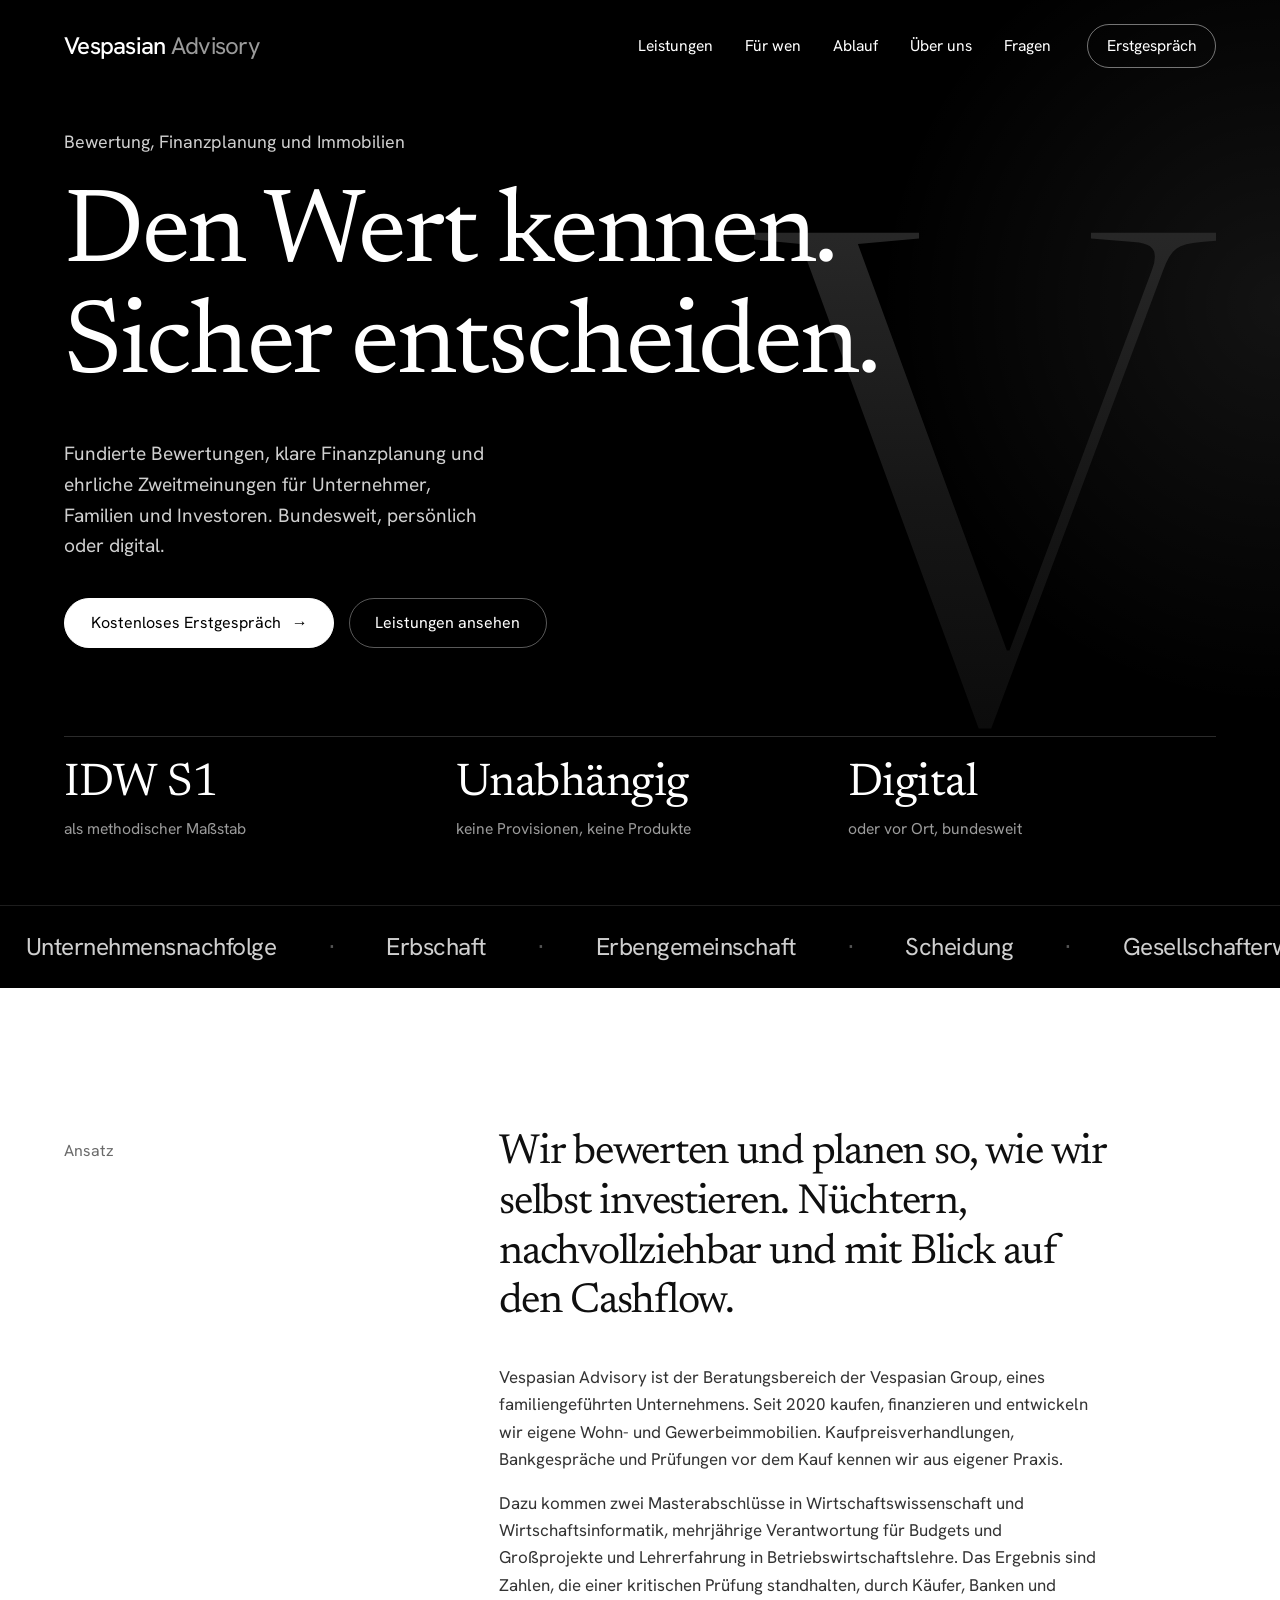
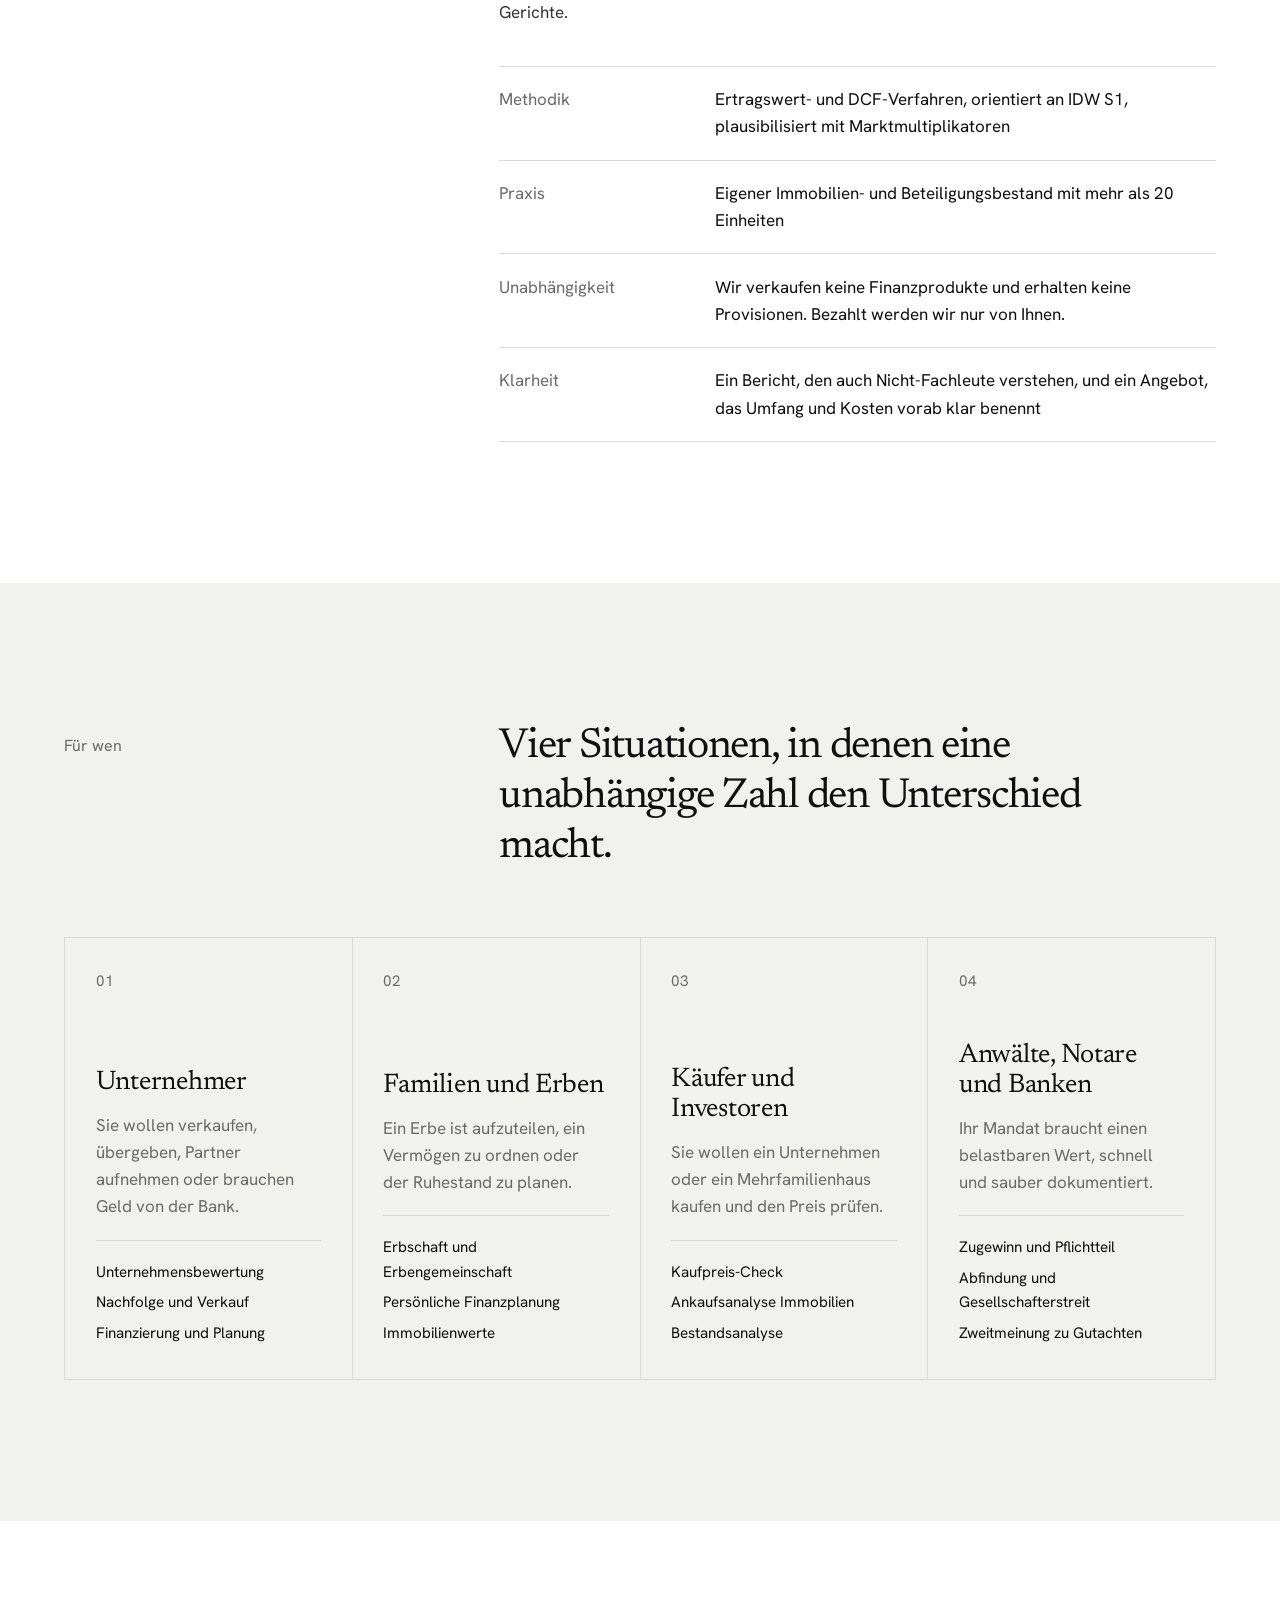
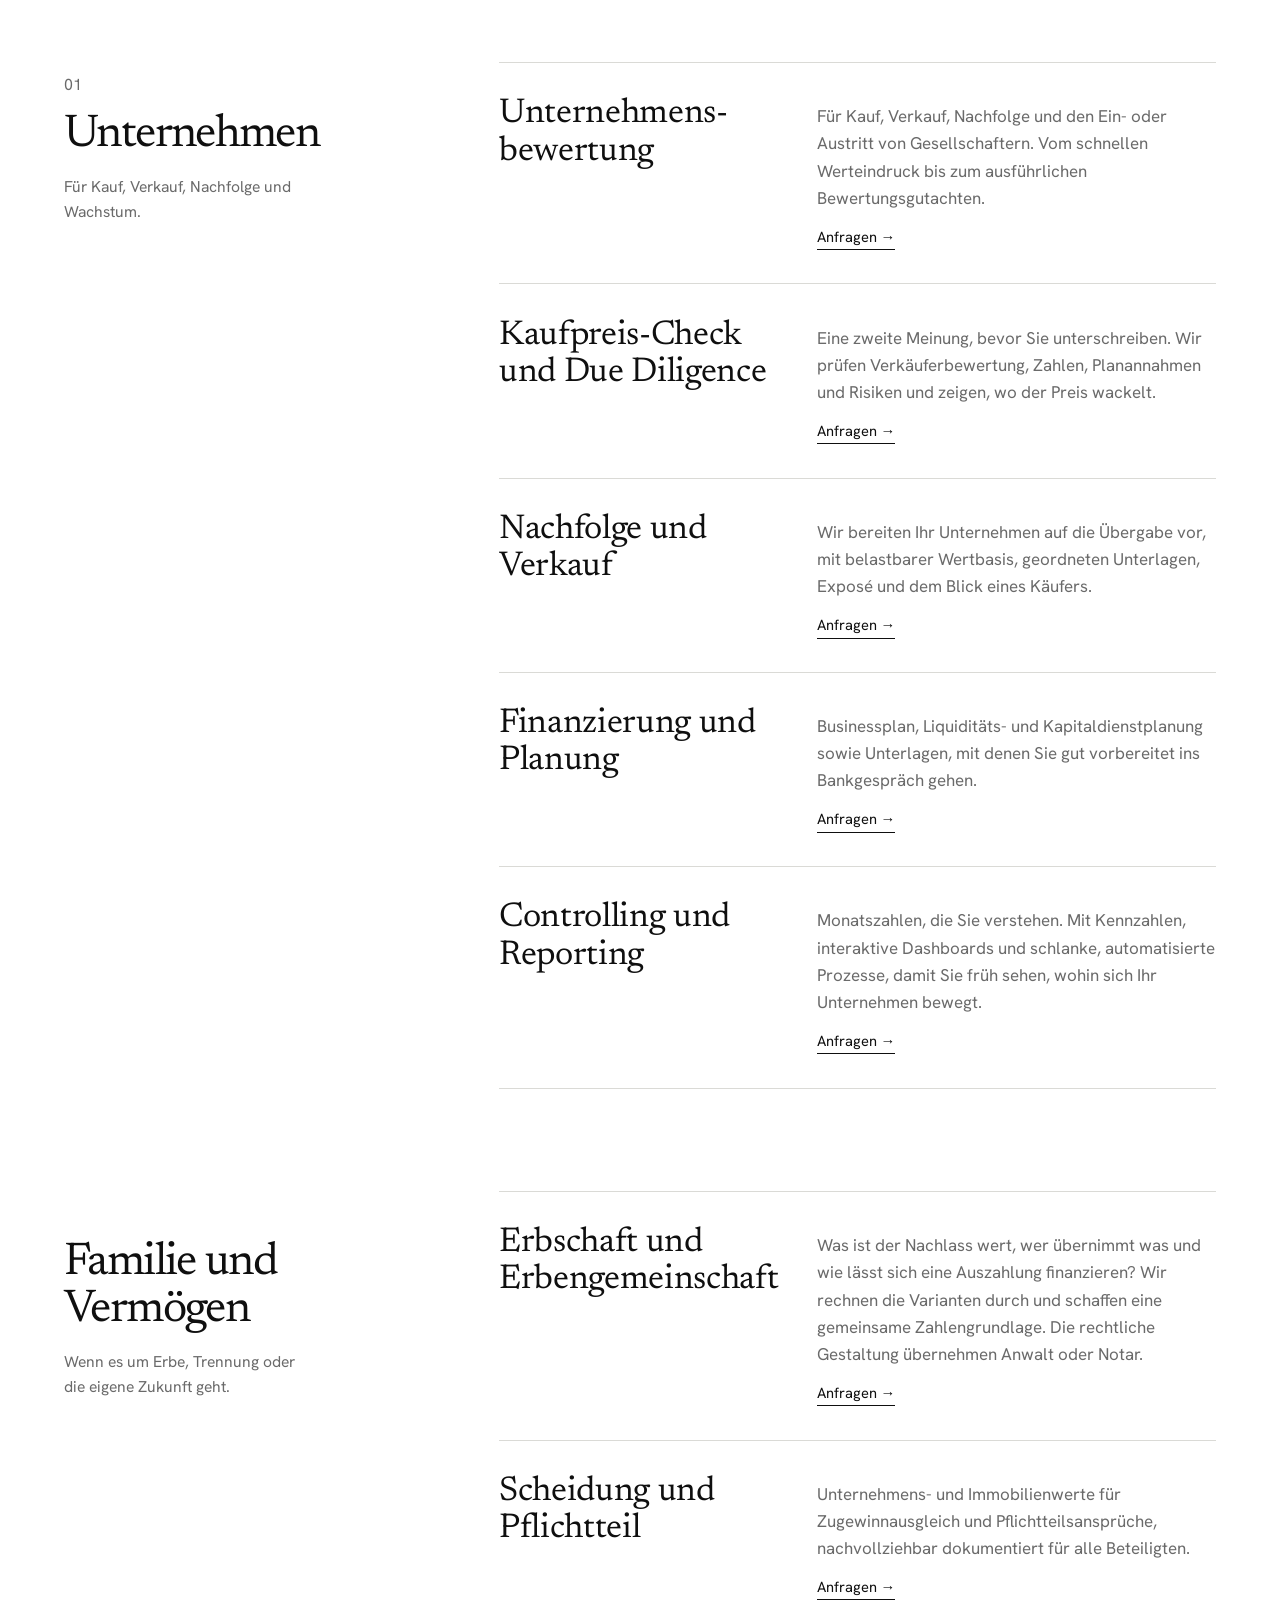
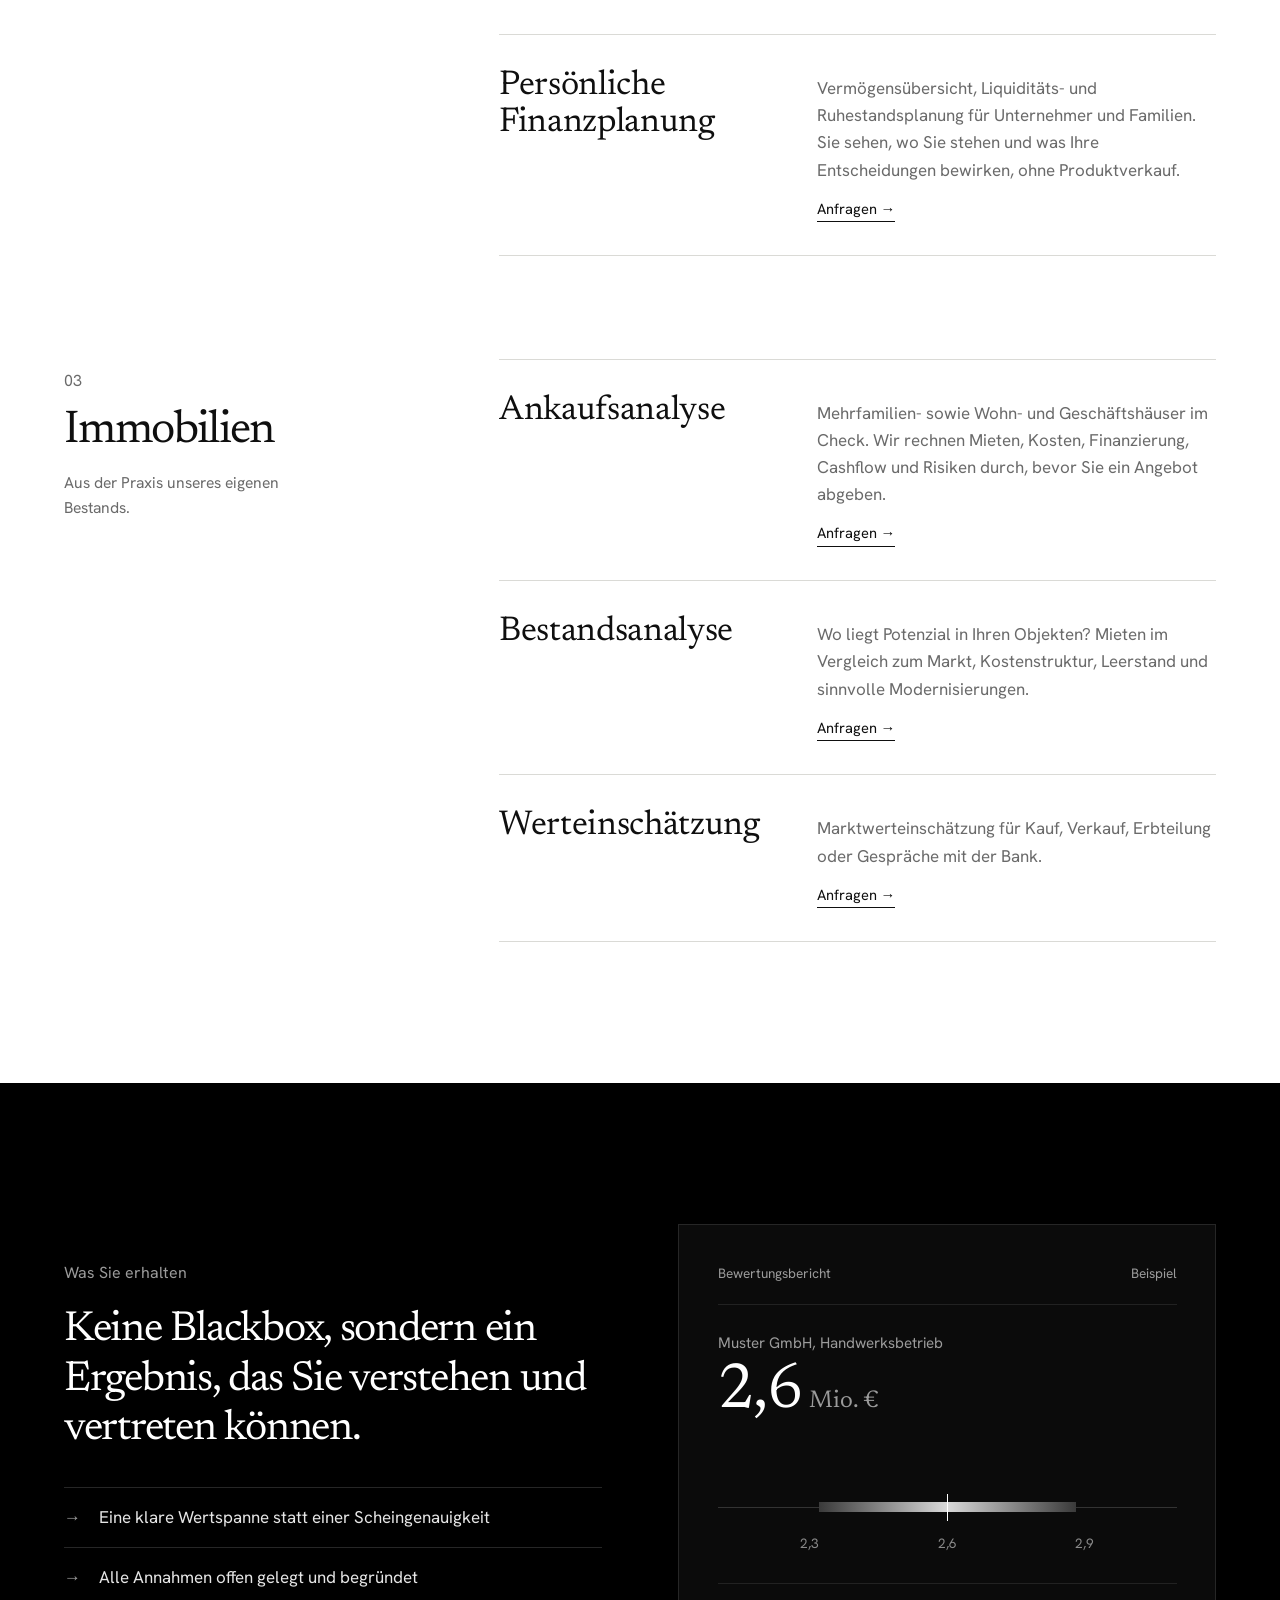
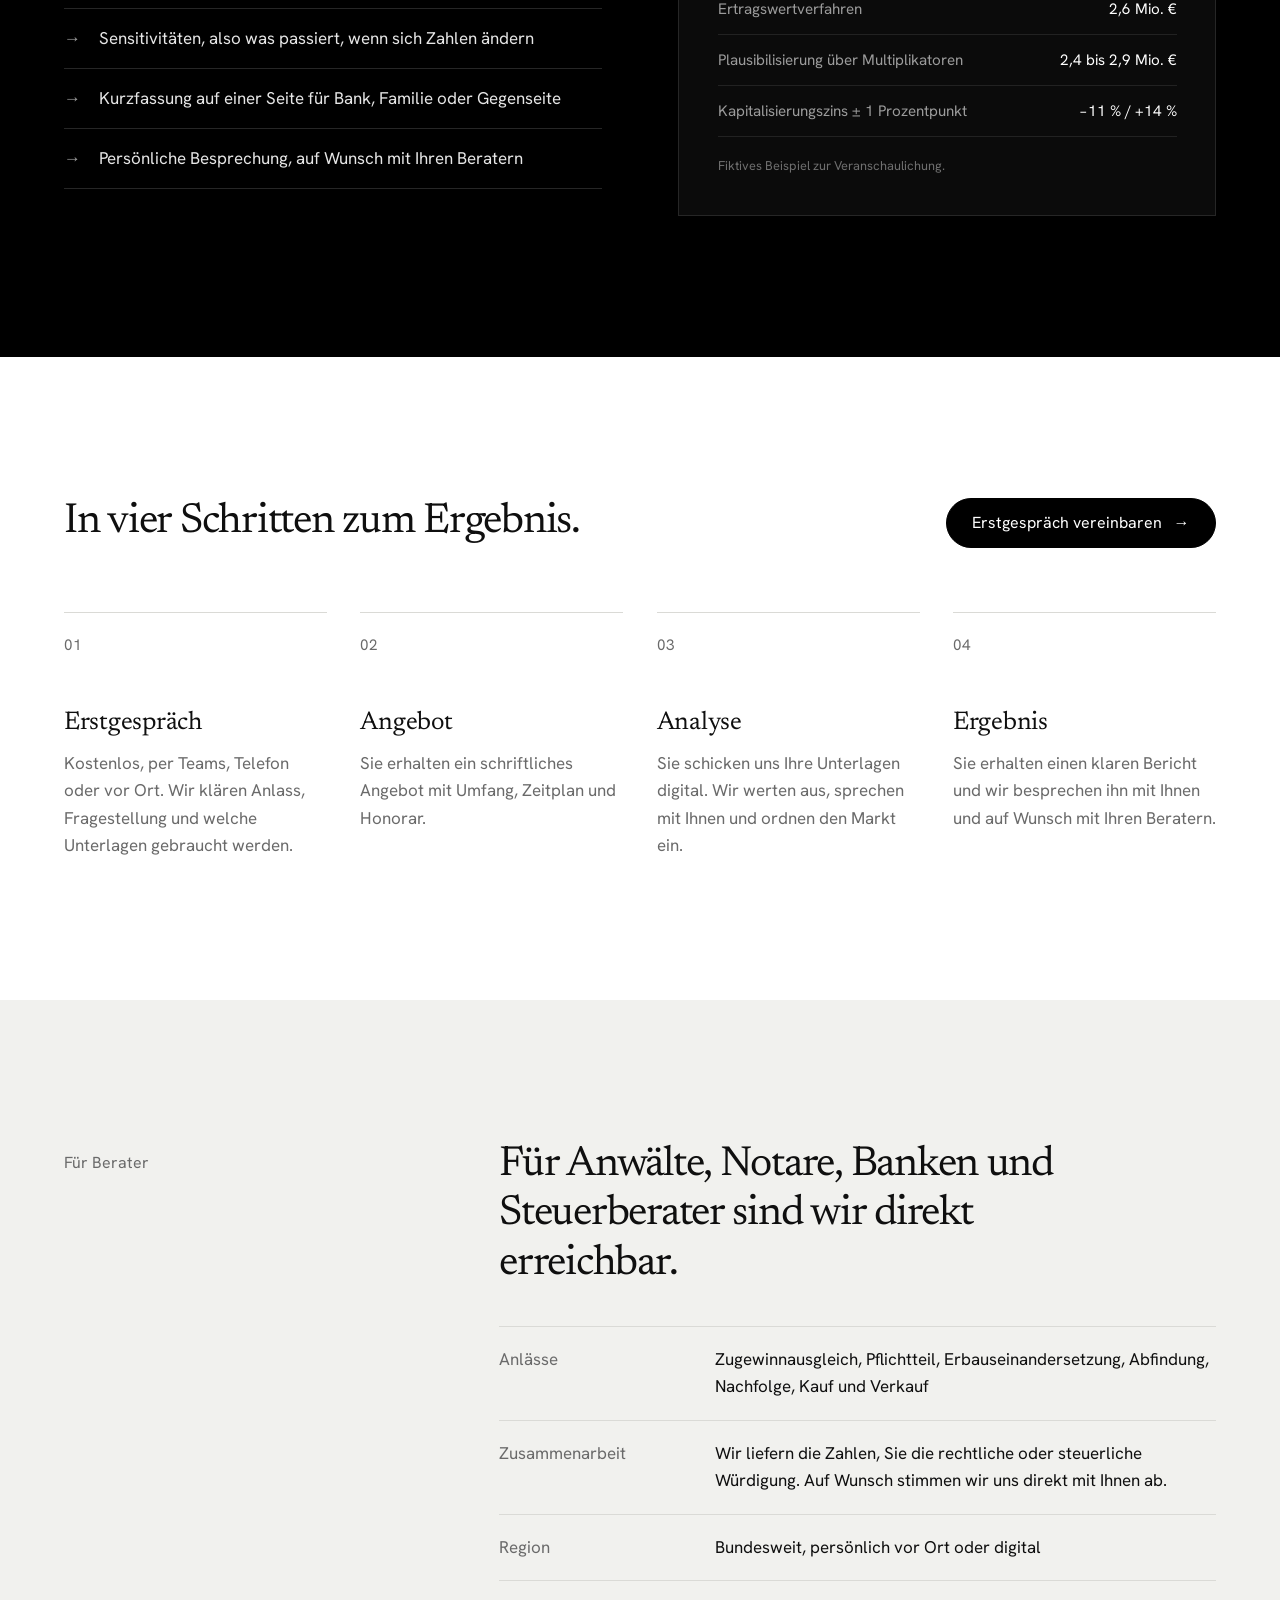
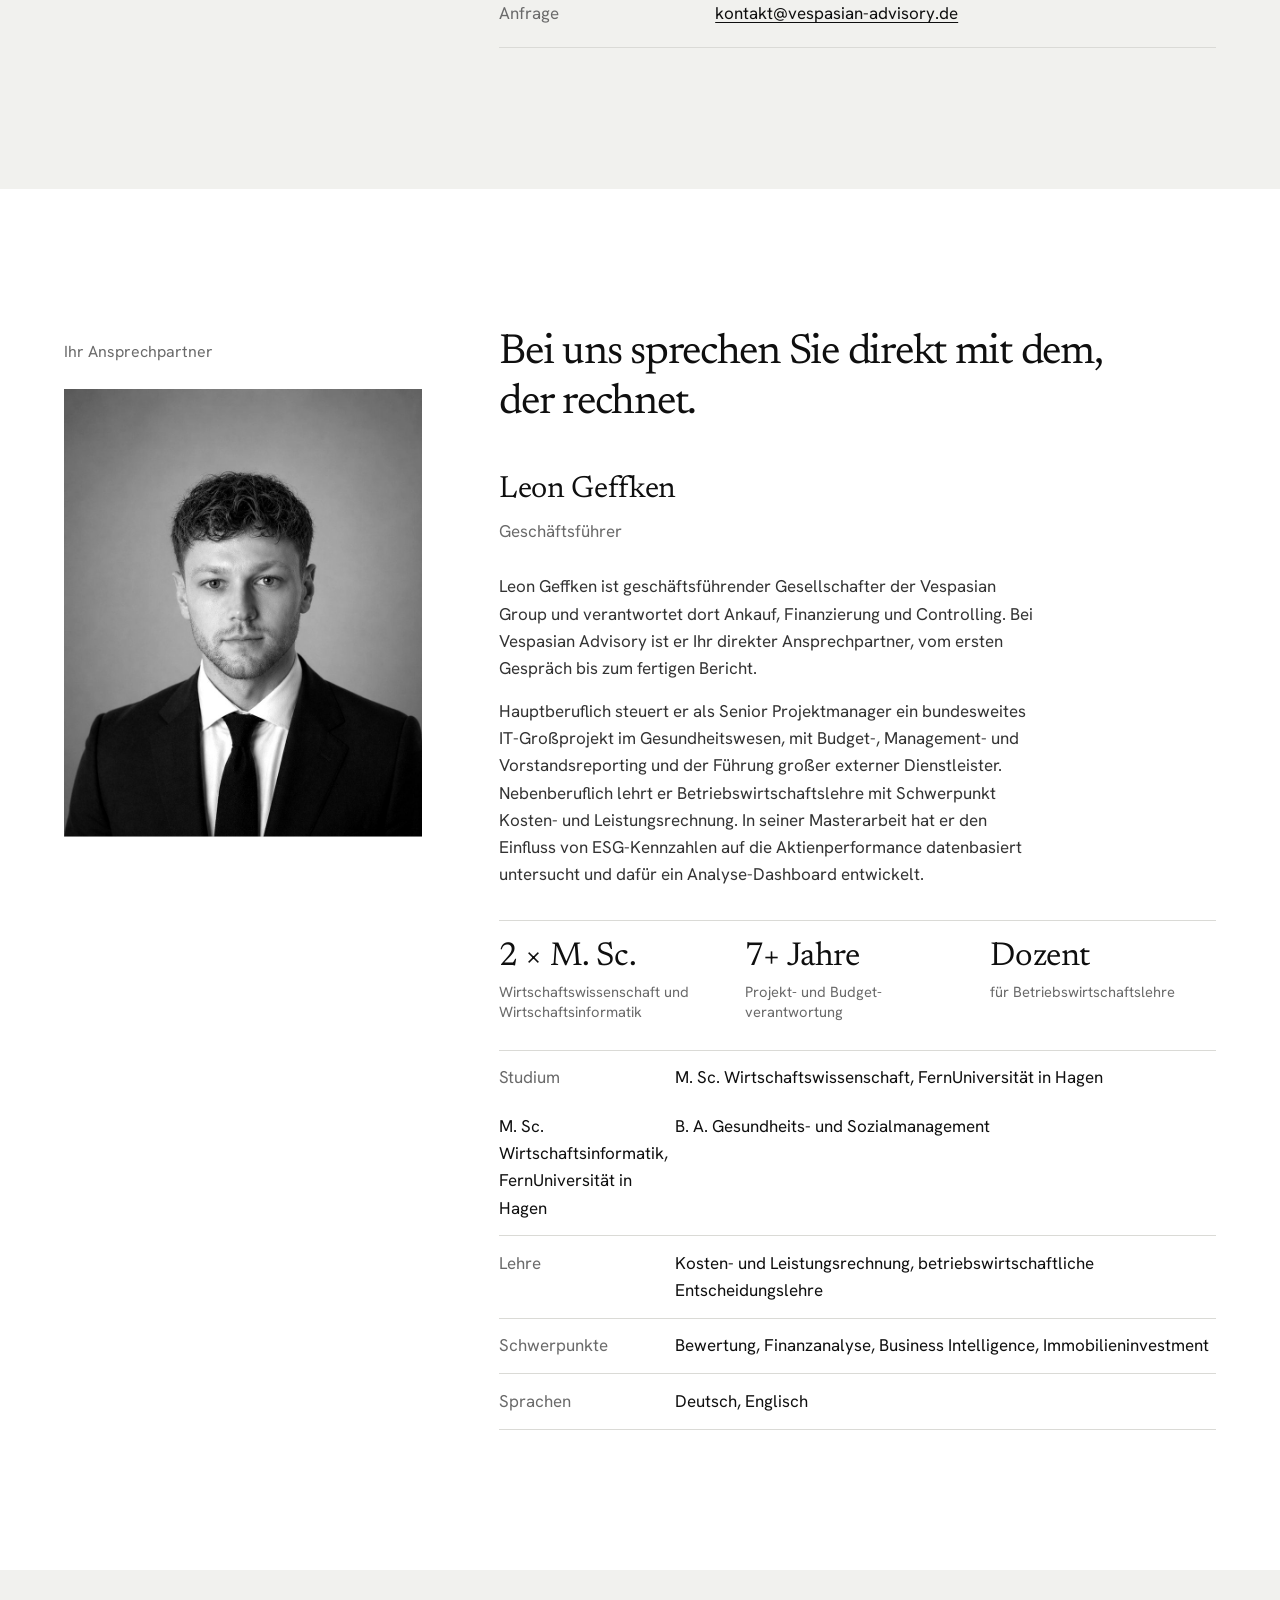
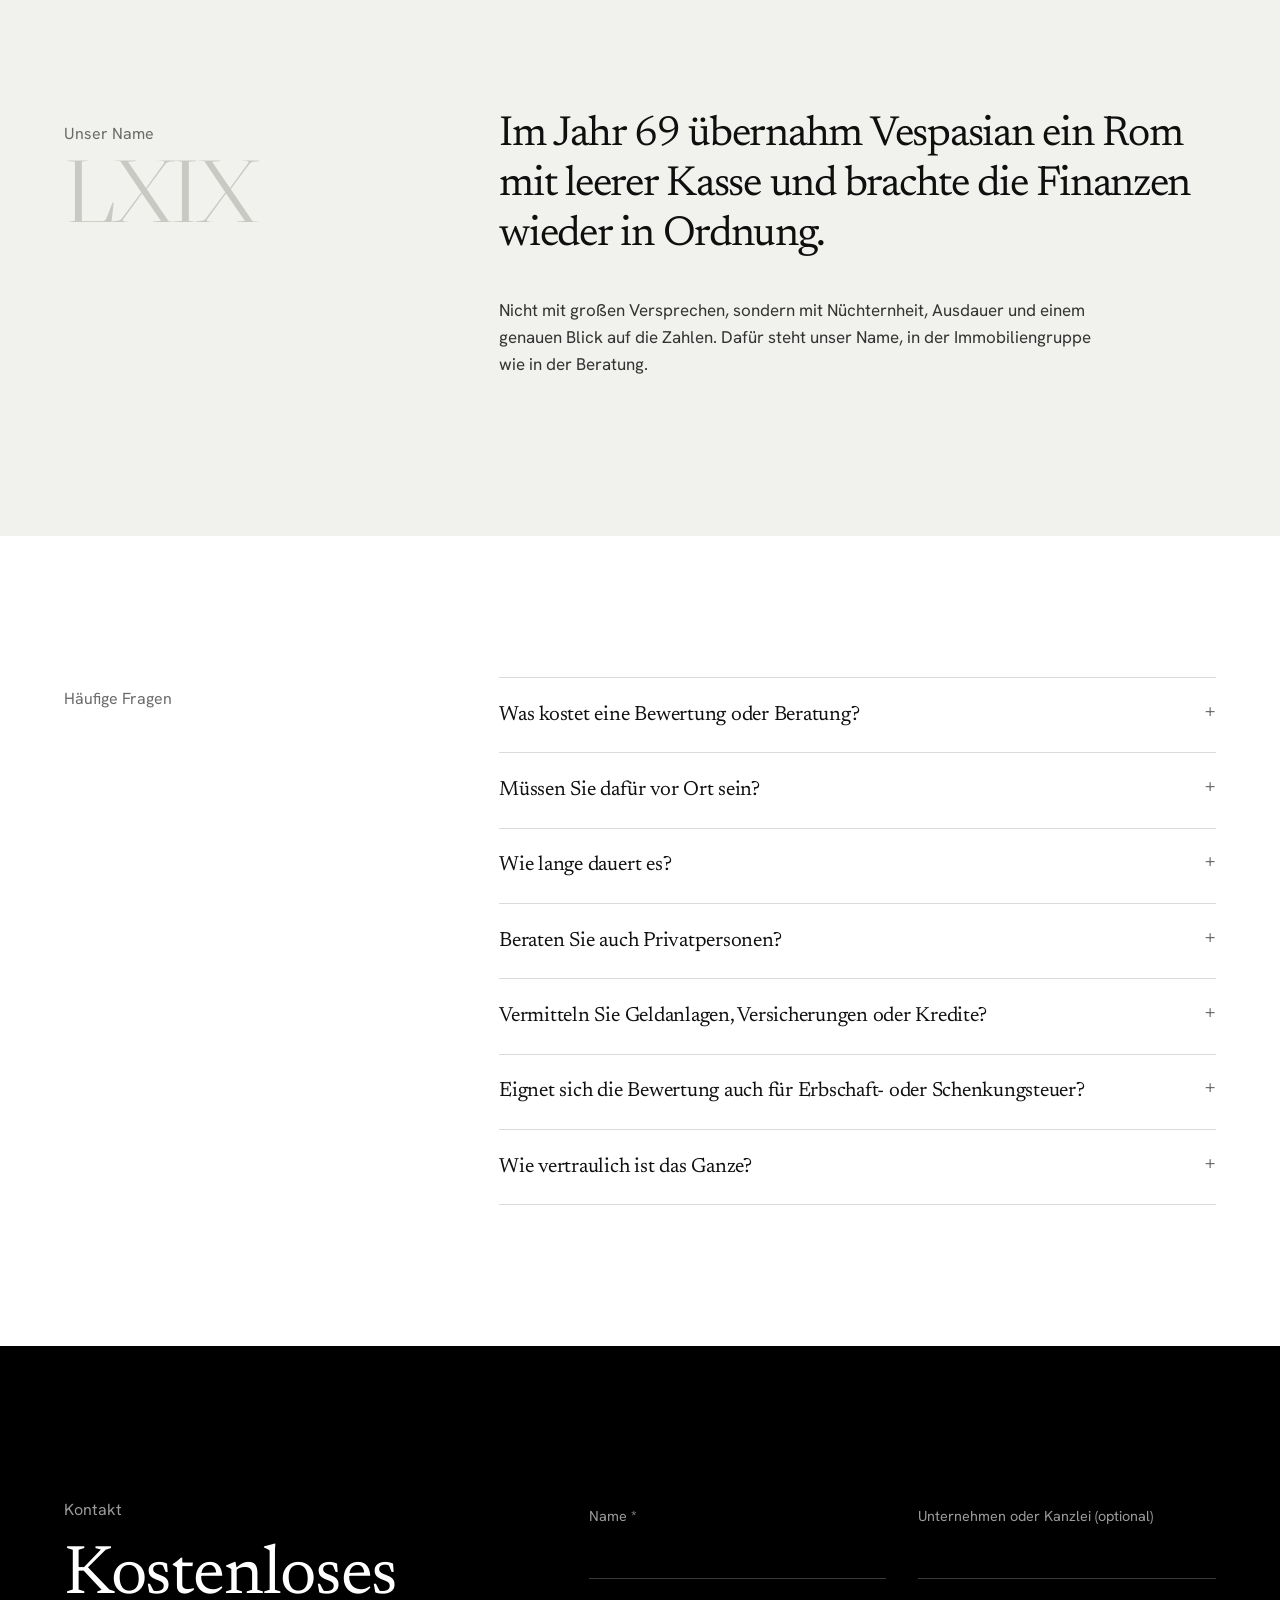
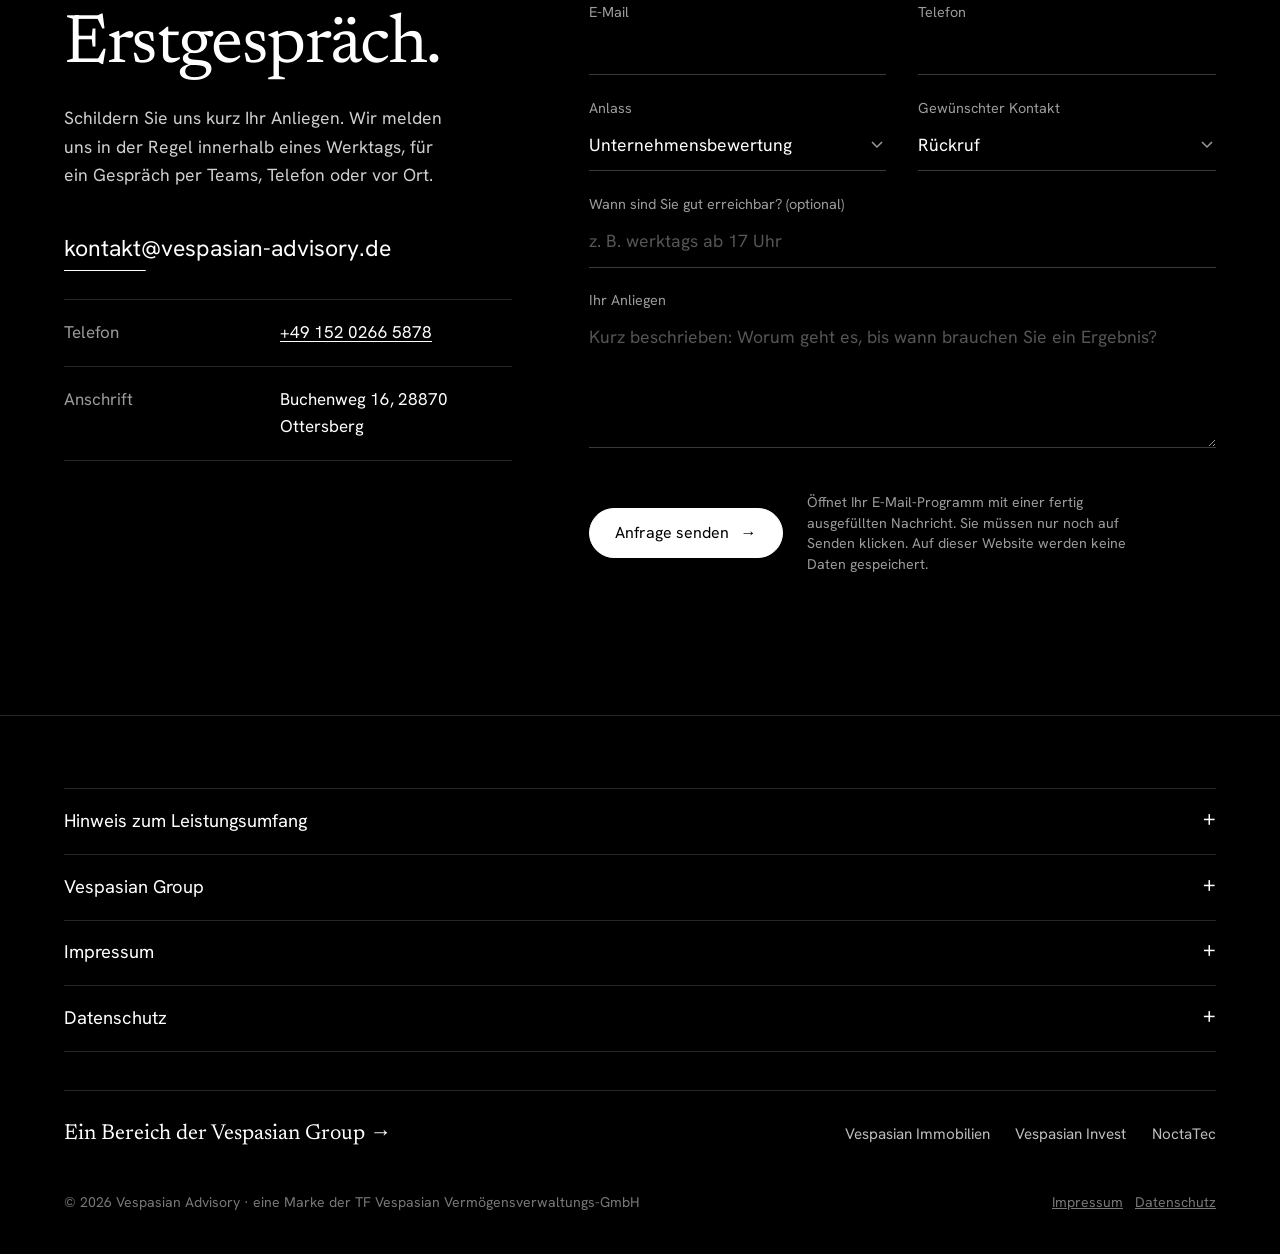
==== commit 5317964a: "Festpreis-Formulierungen entfernt (Leon 15.11.) Co-Authored-By: Claude Opus 5.5 <noreply@anthropic.c" ====
--- a/index.html
+++ b/index.html
@@ -4,7 +4,7 @@
 <meta charset="utf-8">
 <meta name="viewport" content="width=device-width, initial-scale=1, viewport-fit=cover">
 <title>Vespasian Advisory – Unternehmensbewertung &amp; Finanzplanung</title>
-<meta name="description" content="Unternehmensbewertung, Kaufpreis-Check, Erbschaft und Finanzplanung für Unternehmer und Familien. Unabhängig, zum Festpreis, bundesweit digital.">
+<meta name="description" content="Unternehmensbewertung, Kaufpreis-Check, Erbschaft und Finanzplanung für Unternehmer und Familien. Unabhängig und nachvollziehbar, bundesweit persönlich oder digital.">
 <meta property="og:type" content="website">
 <meta property="og:title" content="Vespasian Advisory – Den Wert kennen. Sicher entscheiden.">
 <meta property="og:description" content="Unternehmensbewertung, Finanzplanung und Immobilienanalyse für Unternehmer, Familien und Investoren. Kostenloses Erstgespräch.">
@@ -23,9 +23,12 @@
 <meta name="twitter:title" content="Vespasian Advisory – Den Wert kennen. Sicher entscheiden.">
 <meta name="twitter:description" content="Unternehmensbewertung, Finanzplanung und Immobilienanalyse für Unternehmer, Familien und Investoren. Kostenloses Erstgespräch.">
 <meta name="twitter:image" content="https://vespasian-advisory.de/og.png">
+<link rel="icon" href="/favicon.ico" sizes="48x48">
 <link rel="icon" href="/favicon.svg" type="image/svg+xml">
+<link rel="icon" href="/favicon-48.png" type="image/png" sizes="48x48">
 <link rel="icon" href="/favicon-96.png" type="image/png" sizes="96x96">
-<link rel="apple-touch-icon" href="/apple-touch-icon.png">
+<link rel="icon" href="/icon-192.png" type="image/png" sizes="192x192">
+<link rel="apple-touch-icon" href="/apple-touch-icon.png" sizes="180x180">
 <link rel="manifest" href="/site.webmanifest">
 <script type="application/ld+json">
 {"@context":"https://schema.org","@type":"ProfessionalService","name":"Vespasian Advisory","legalName":"TF Vespasian Vermögensverwaltungs-GmbH","url":"https://vespasian-advisory.de/","logo":"https://vespasian-advisory.de/icon-512.png","image":"https://vespasian-advisory.de/og.png","email":"kontakt@vespasian-advisory.de","telephone":"+4915202665878","address":{"@type":"PostalAddress","streetAddress":"Buchenweg 16","postalCode":"28870","addressLocality":"Ottersberg","addressCountry":"DE"},"areaServed":"DE","knowsAbout":["Unternehmensbewertung","Kaufpreisprüfung","Unternehmensnachfolge","Erbengemeinschaft","Finanzplanung","Immobilieninvestment"],"employee":{"@type":"Person","name":"Leon Geffken","jobTitle":"Geschäftsführer"}}
@@ -416,7 +419,7 @@
       </div>
       <ul class="facts">
         <li><strong>IDW S1</strong><span>als methodischer Maßstab</span></li>
-        <li><strong>Festpreis</strong><span>nach dem Erstgespräch</span></li>
+        <li><strong>Unabhängig</strong><span>keine Provisionen, keine Produkte</span></li>
         <li><strong>Digital</strong><span>oder vor Ort, bundesweit</span></li>
       </ul>
     </div>
@@ -440,7 +443,7 @@
           <div><dt>Methodik</dt><dd>Ertragswert- und DCF-Verfahren, orientiert an IDW S1, plausibilisiert mit Marktmultiplikatoren</dd></div>
           <div><dt>Praxis</dt><dd>Eigener Immobilien- und Beteiligungsbestand mit mehr als 20 Einheiten</dd></div>
           <div><dt>Unabhängigkeit</dt><dd>Wir verkaufen keine Finanzprodukte und erhalten keine Provisionen. Bezahlt werden wir nur von Ihnen.</dd></div>
-          <div><dt>Klarheit</dt><dd>Ein Bericht, den auch Nicht-Fachleute verstehen, und ein Preis, der vorher feststeht</dd></div>
+          <div><dt>Klarheit</dt><dd>Ein Bericht, den auch Nicht-Fachleute verstehen, und ein Angebot, das Umfang und Kosten vorab klar benennt</dd></div>
         </dl>
       </div>
     </div>
@@ -531,7 +534,7 @@
       </div>
       <ol class="steps">
         <li class="rv"><b>01</b><h3>Erstgespräch</h3><p>Kostenlos, per Teams, Telefon oder vor Ort. Wir klären Anlass, Fragestellung und welche Unterlagen gebraucht werden.</p></li>
-        <li class="rv d1"><b>02</b><h3>Festpreis-Angebot</h3><p>Sie erhalten ein schriftliches Angebot mit Umfang, Zeitplan und festem Preis.</p></li>
+        <li class="rv d1"><b>02</b><h3>Angebot</h3><p>Sie erhalten ein schriftliches Angebot mit Umfang, Zeitplan und Honorar.</p></li>
         <li class="rv d2"><b>03</b><h3>Analyse</h3><p>Sie schicken uns Ihre Unterlagen digital. Wir werten aus, sprechen mit Ihnen und ordnen den Markt ein.</p></li>
         <li class="rv d3"><b>04</b><h3>Ergebnis</h3><p>Sie erhalten einen klaren Bericht und wir besprechen ihn mit Ihnen und auf Wunsch mit Ihren Beratern.</p></li>
       </ol>
@@ -596,7 +599,7 @@
       <div class="faq rv d1">
         <details>
           <summary>Was kostet eine Bewertung oder Beratung?</summary>
-          <div class="ans"><p>Das hängt vom Anlass, der Größe und der Qualität der Unterlagen ab. Nach dem kostenlosen Erstgespräch erhalten Sie ein Angebot mit festem Preis, ohne Überraschungen.</p></div>
+          <div class="ans"><p>Das hängt vom Anlass, der Größe und der Qualität der Unterlagen ab. Nach dem kostenlosen Erstgespräch erhalten Sie ein schriftliches Angebot mit Umfang und Honorar.</p></div>
         </details>
         <details>
           <summary>Müssen Sie dafür vor Ort sein?</summary>
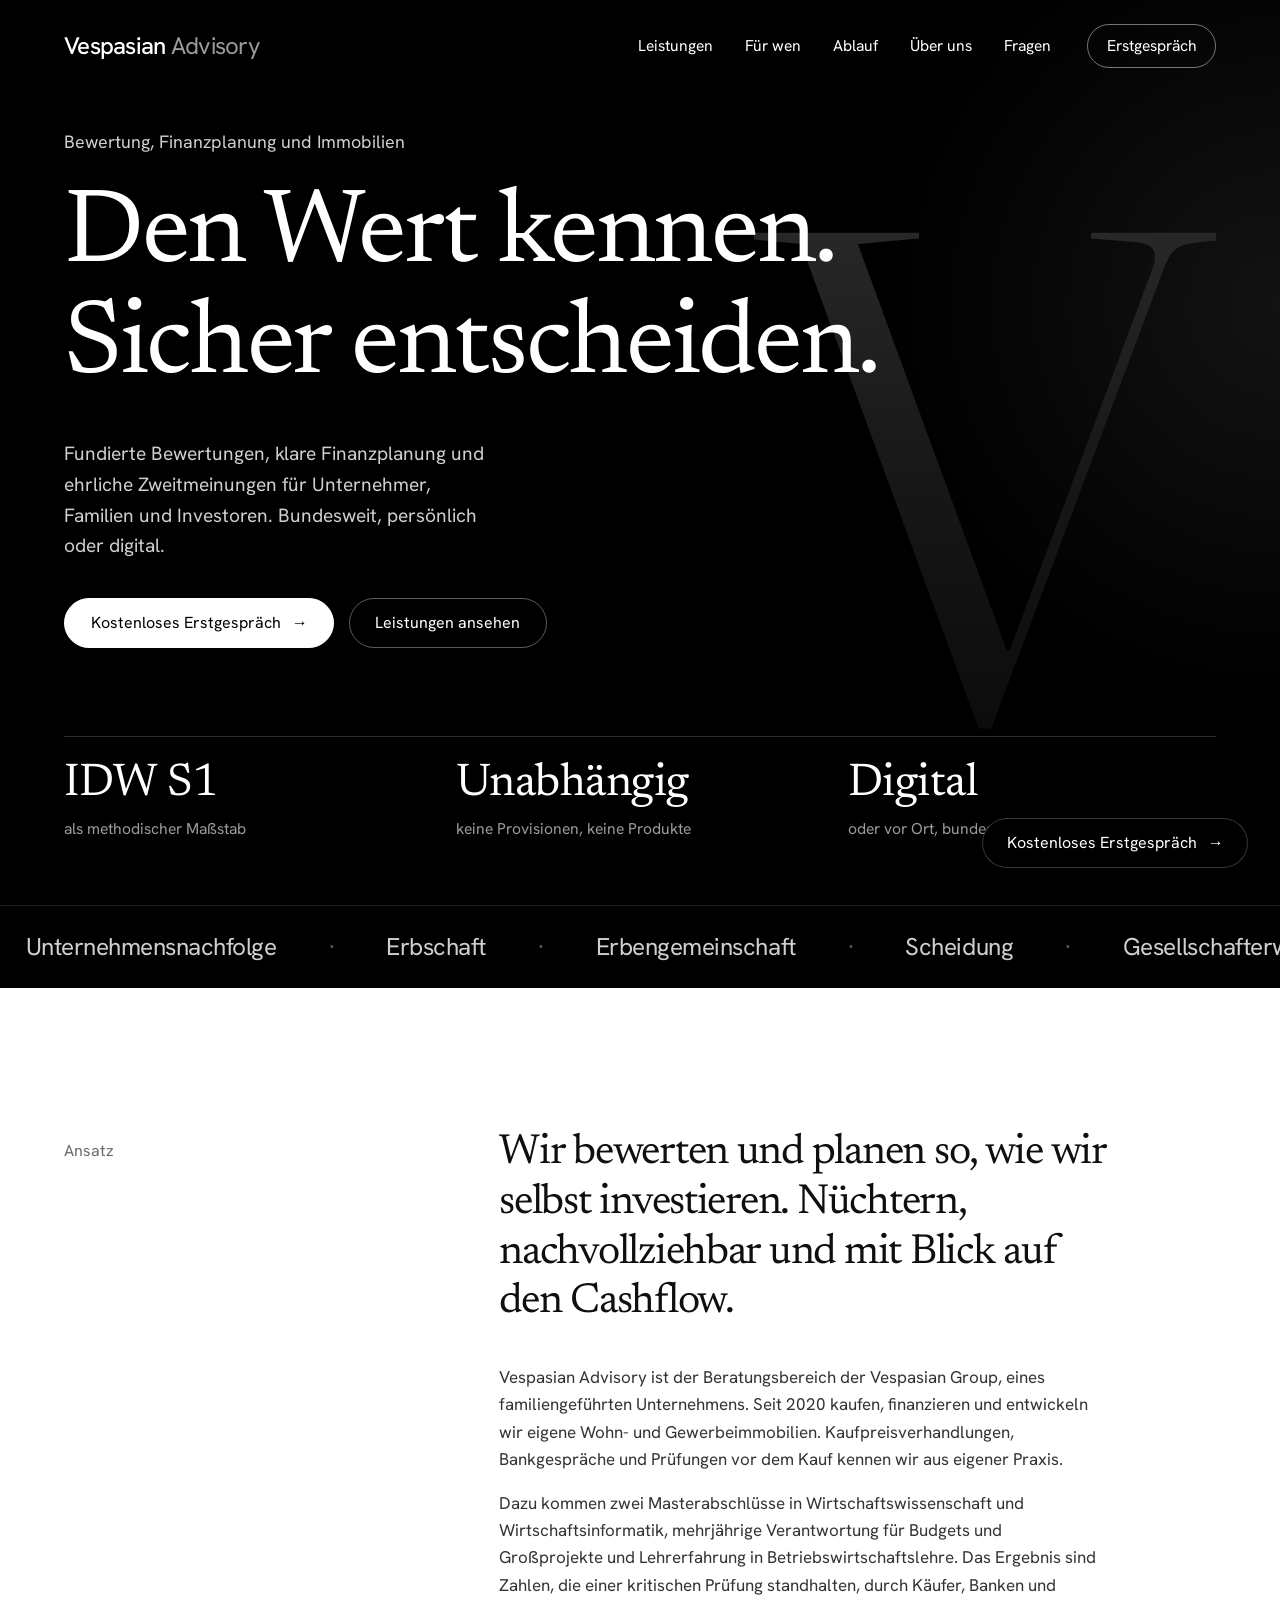
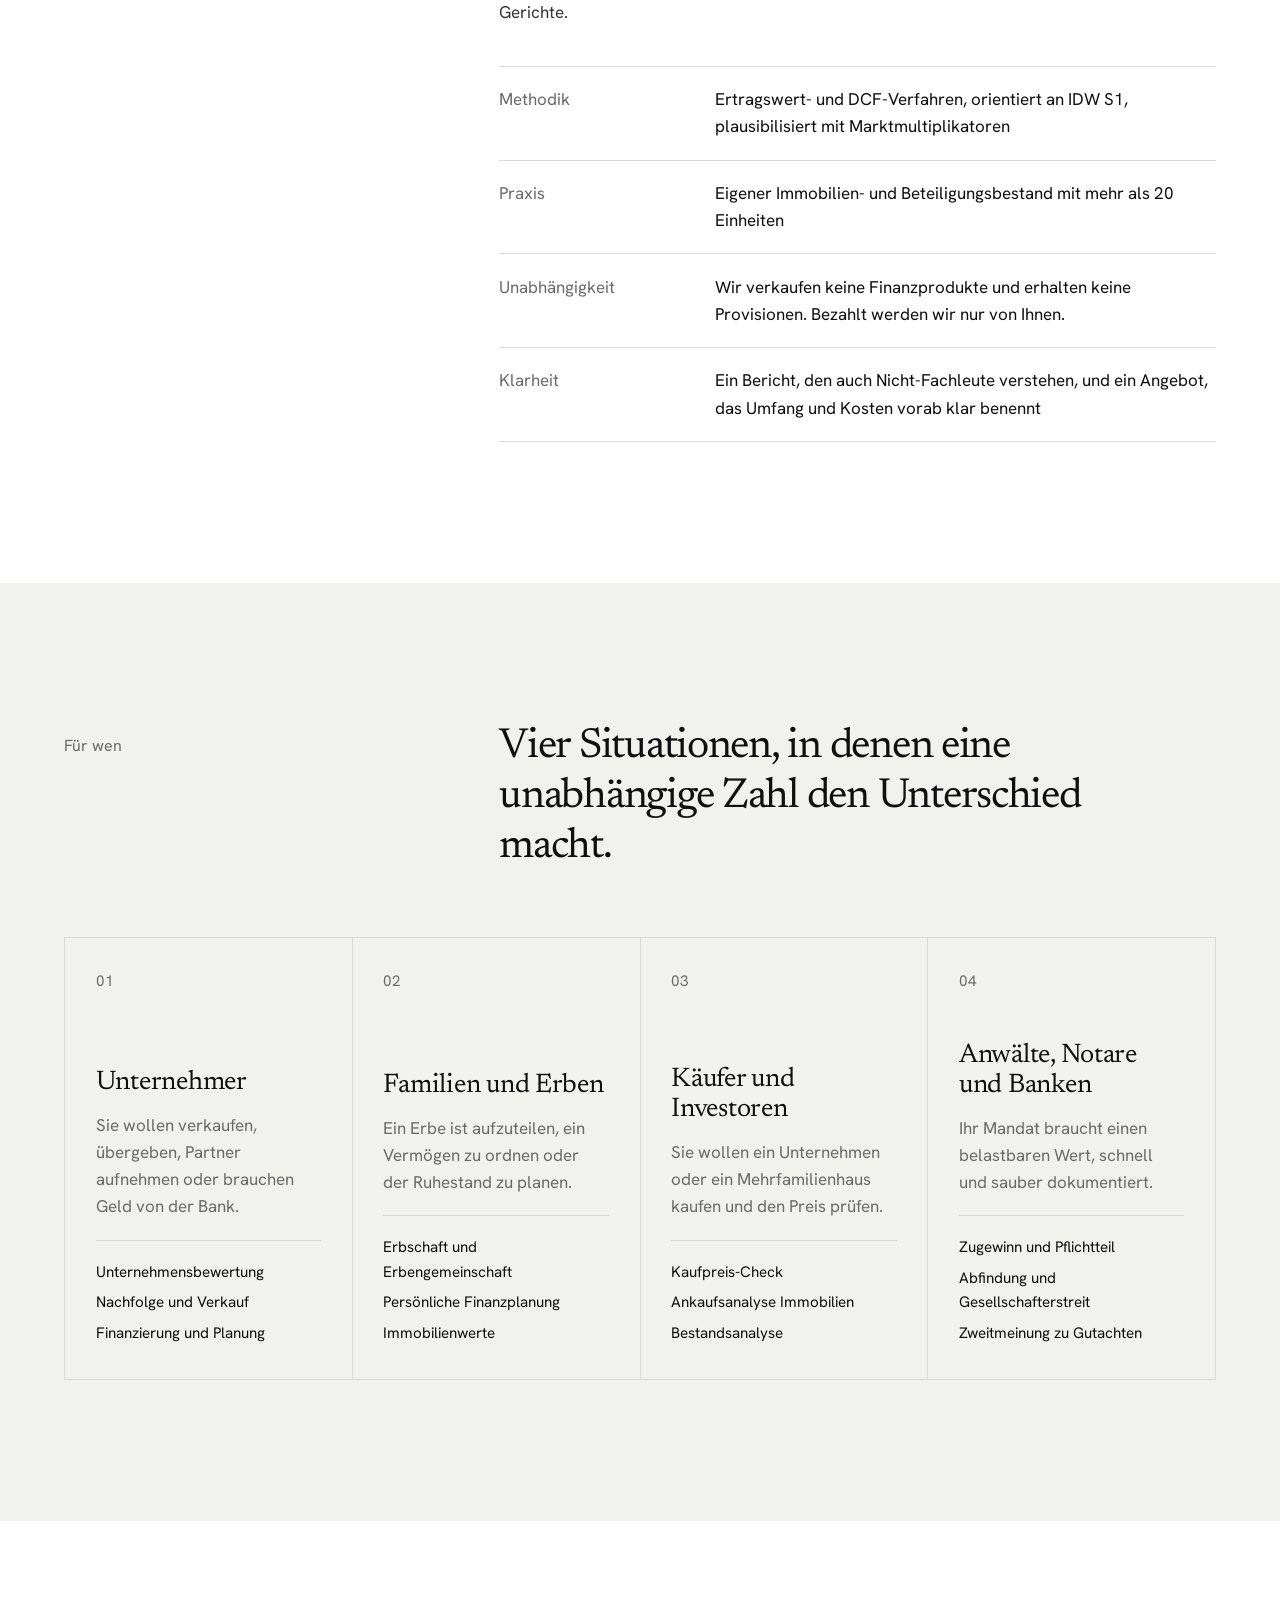
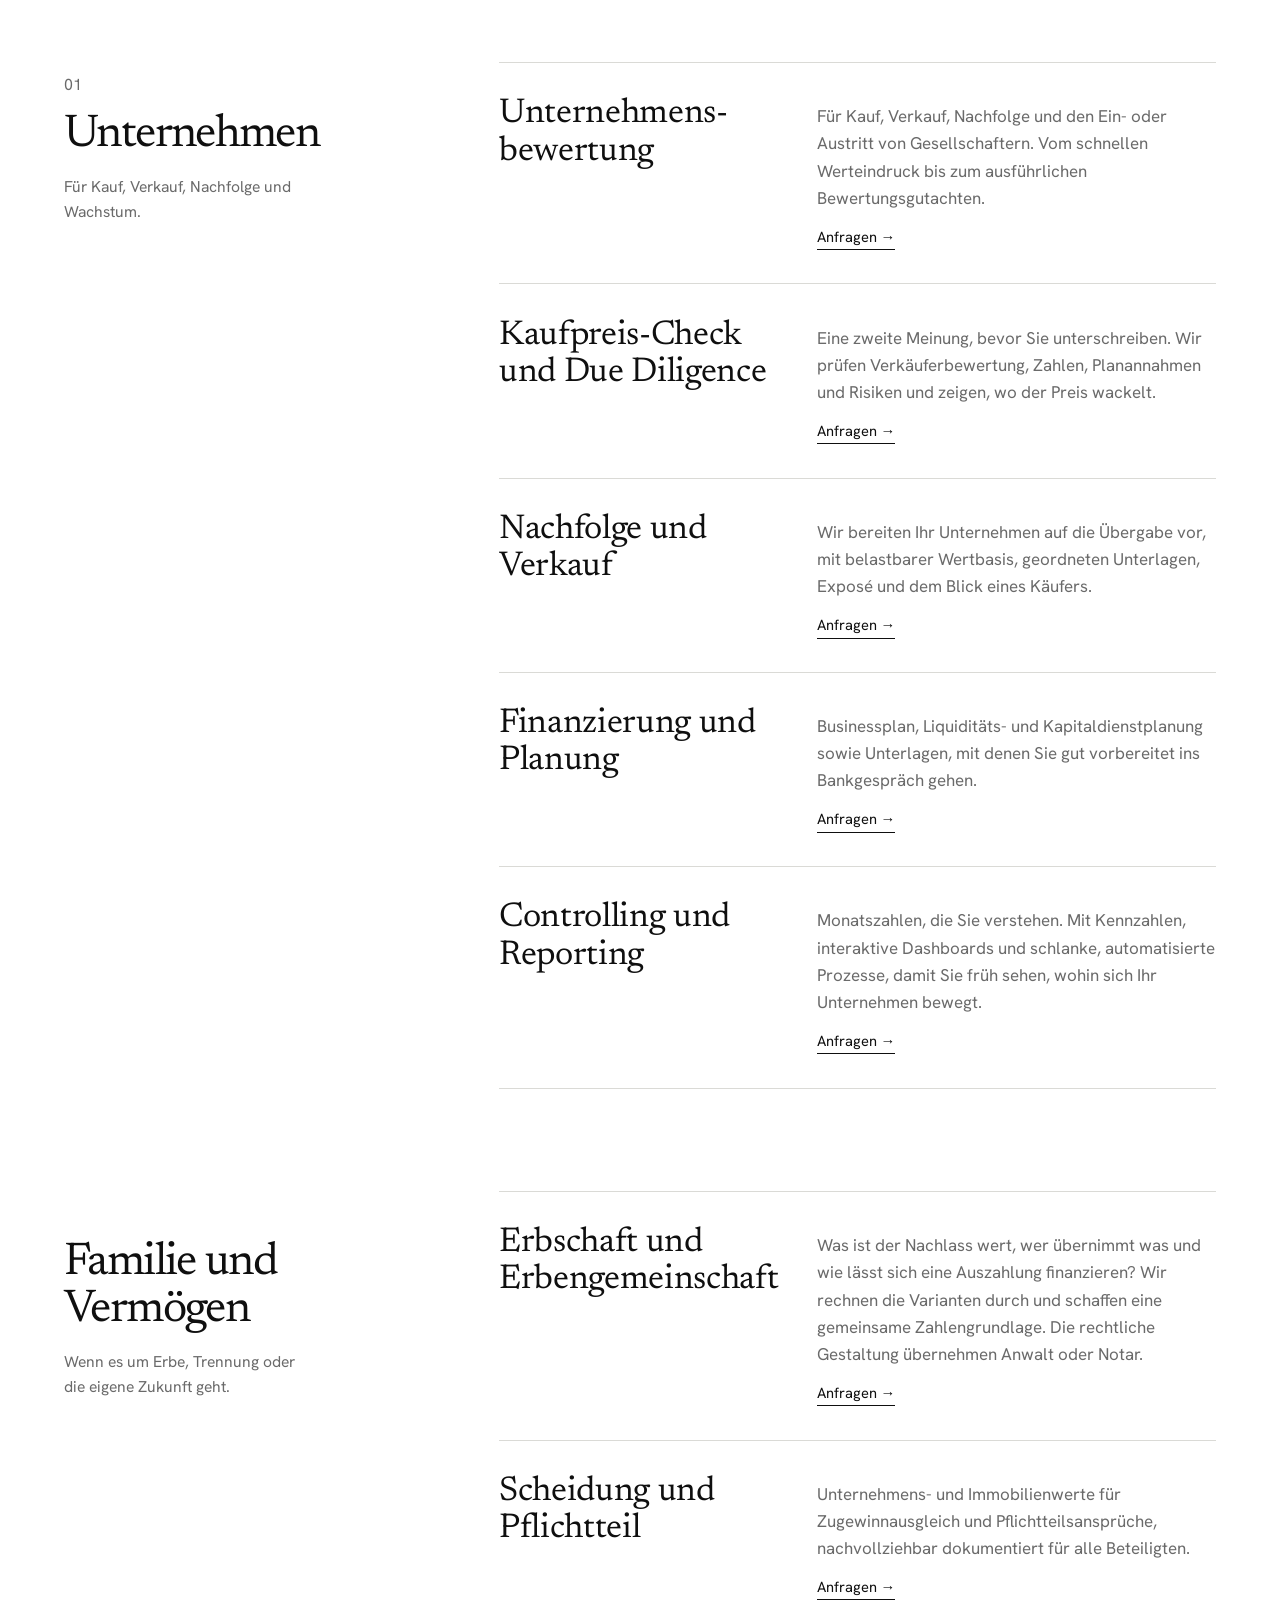
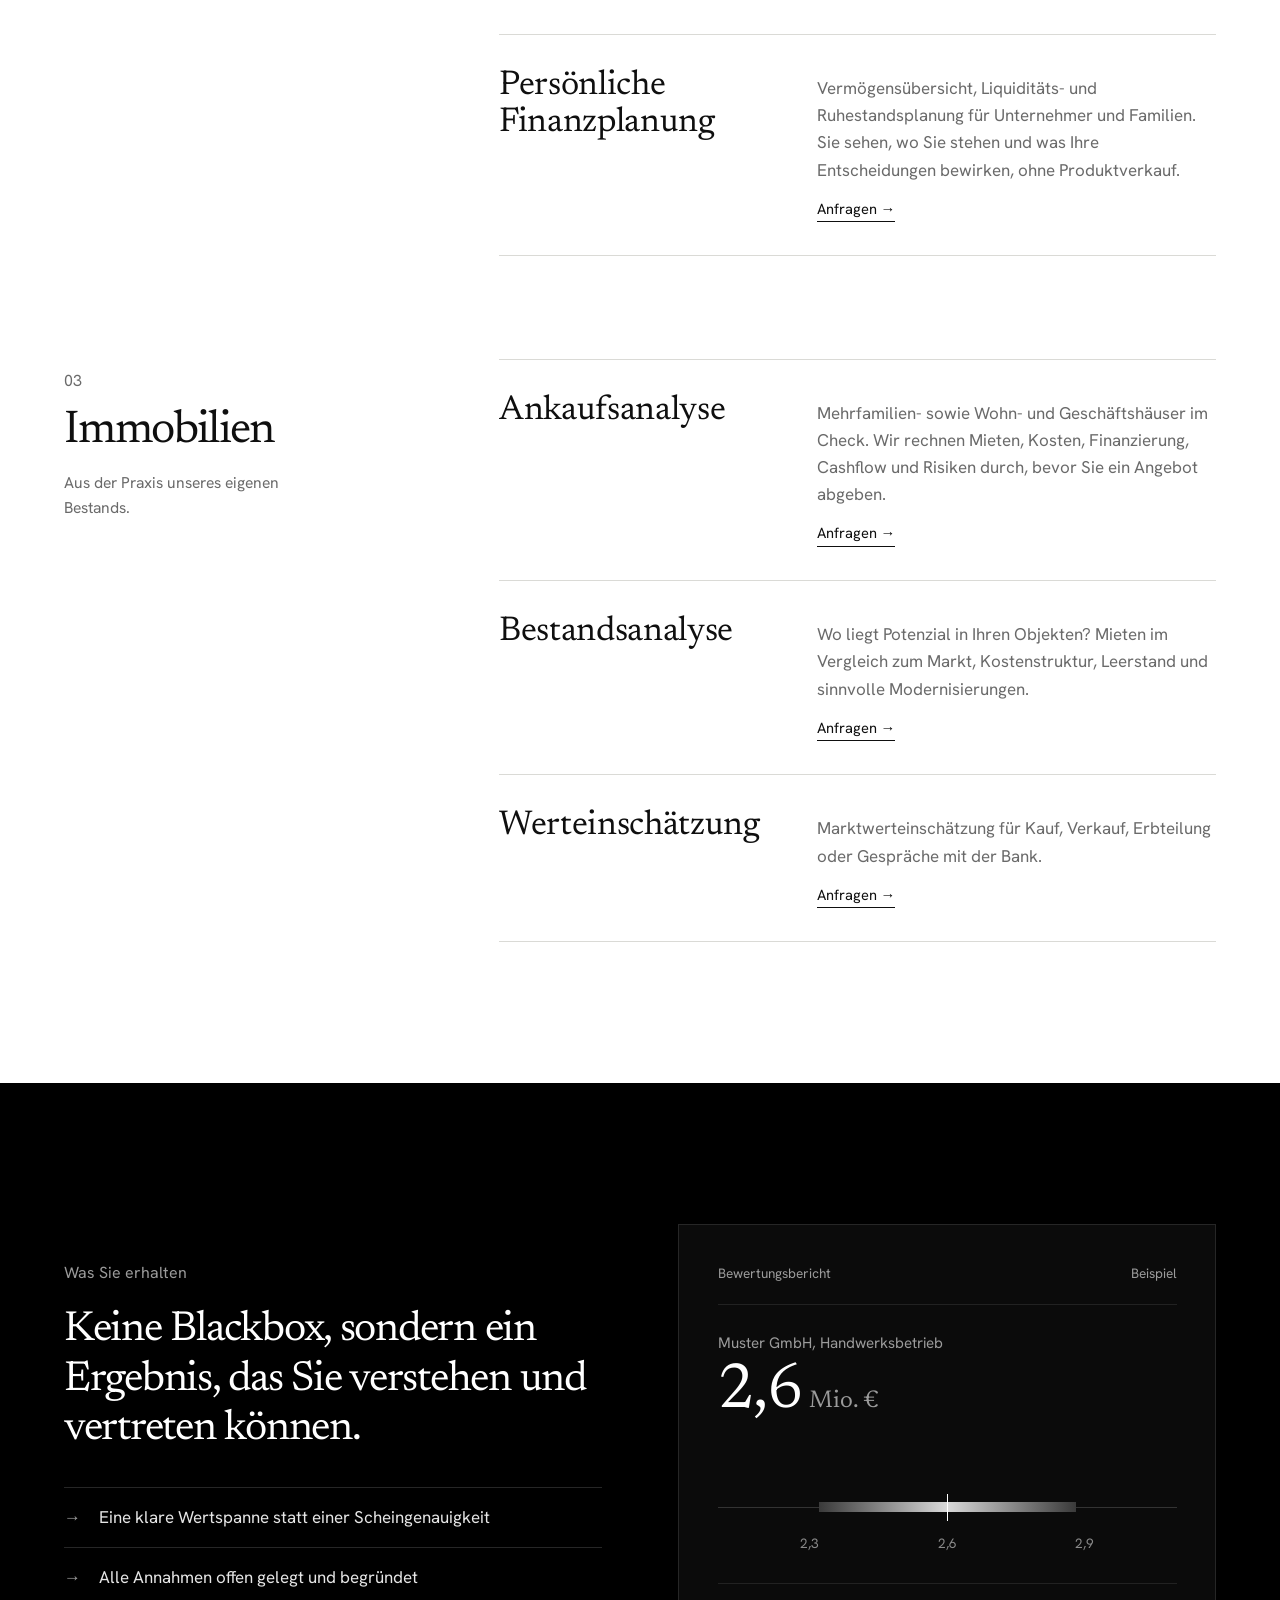
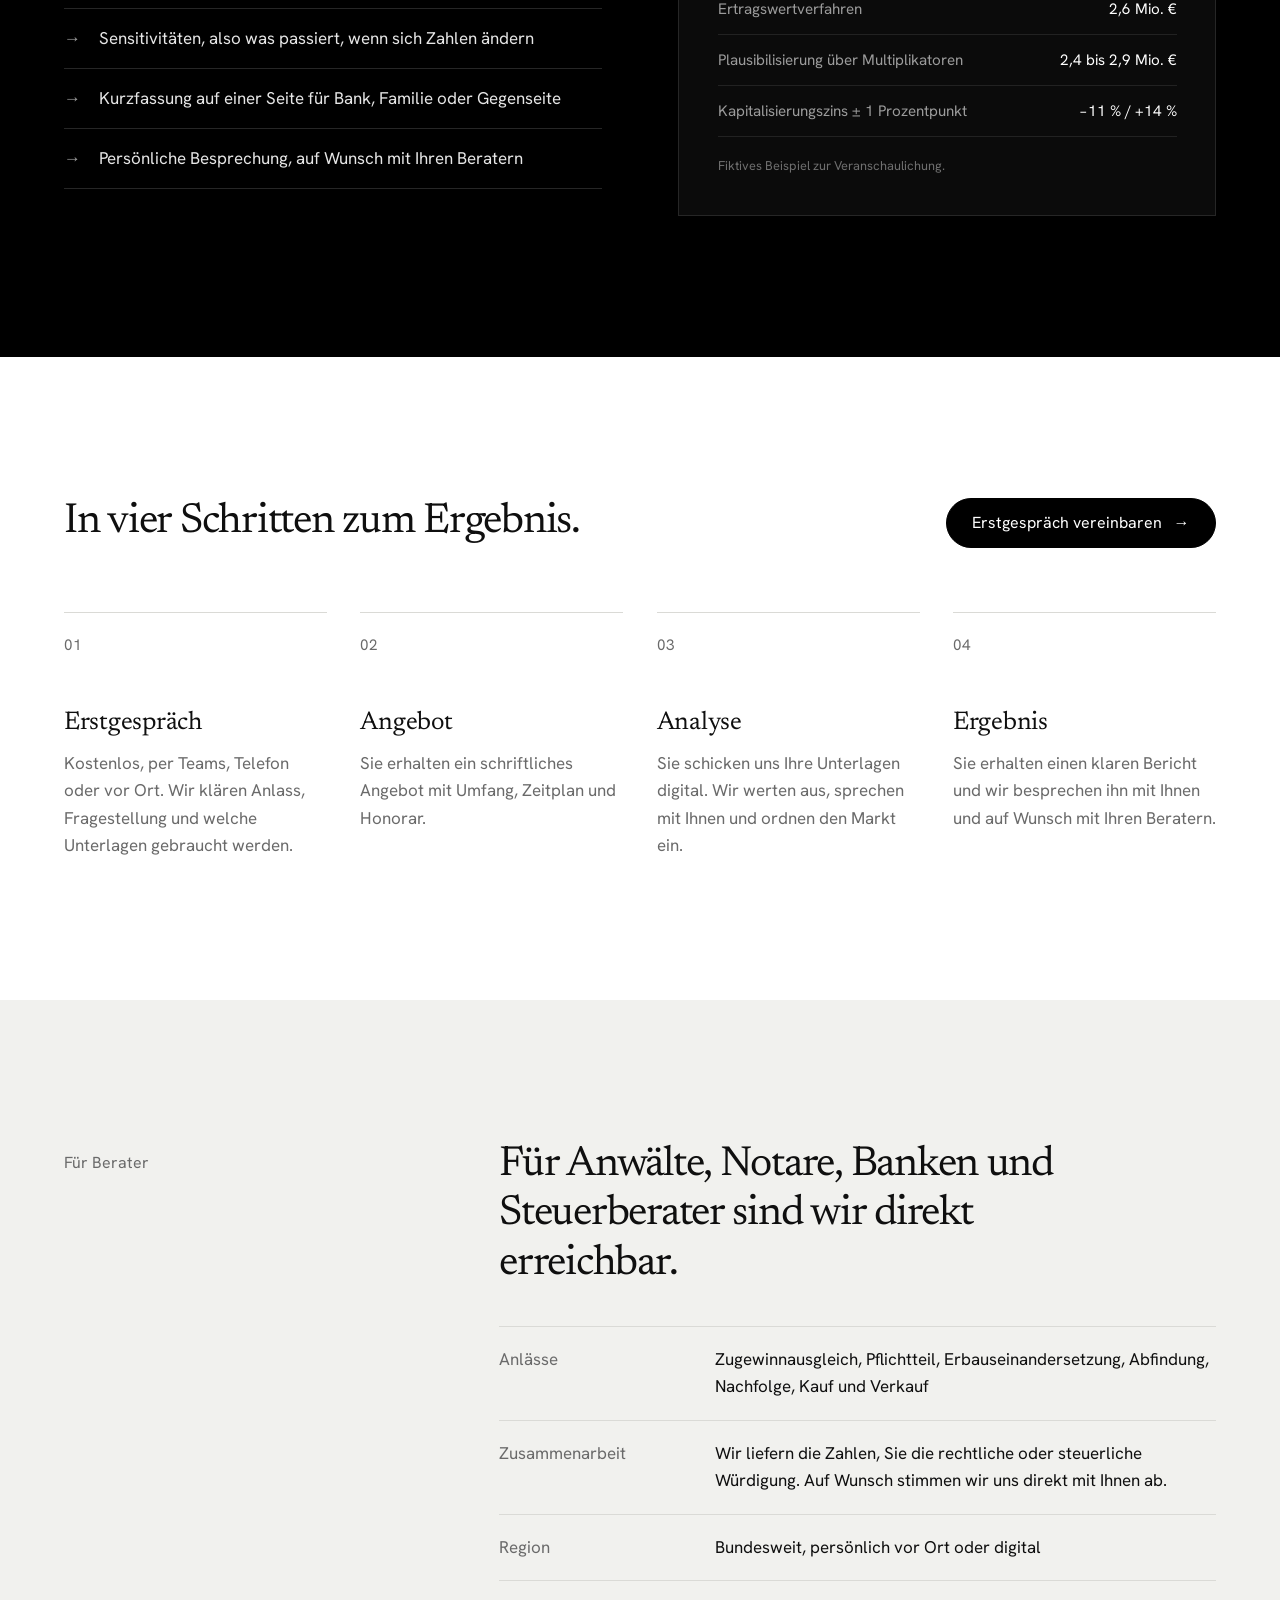
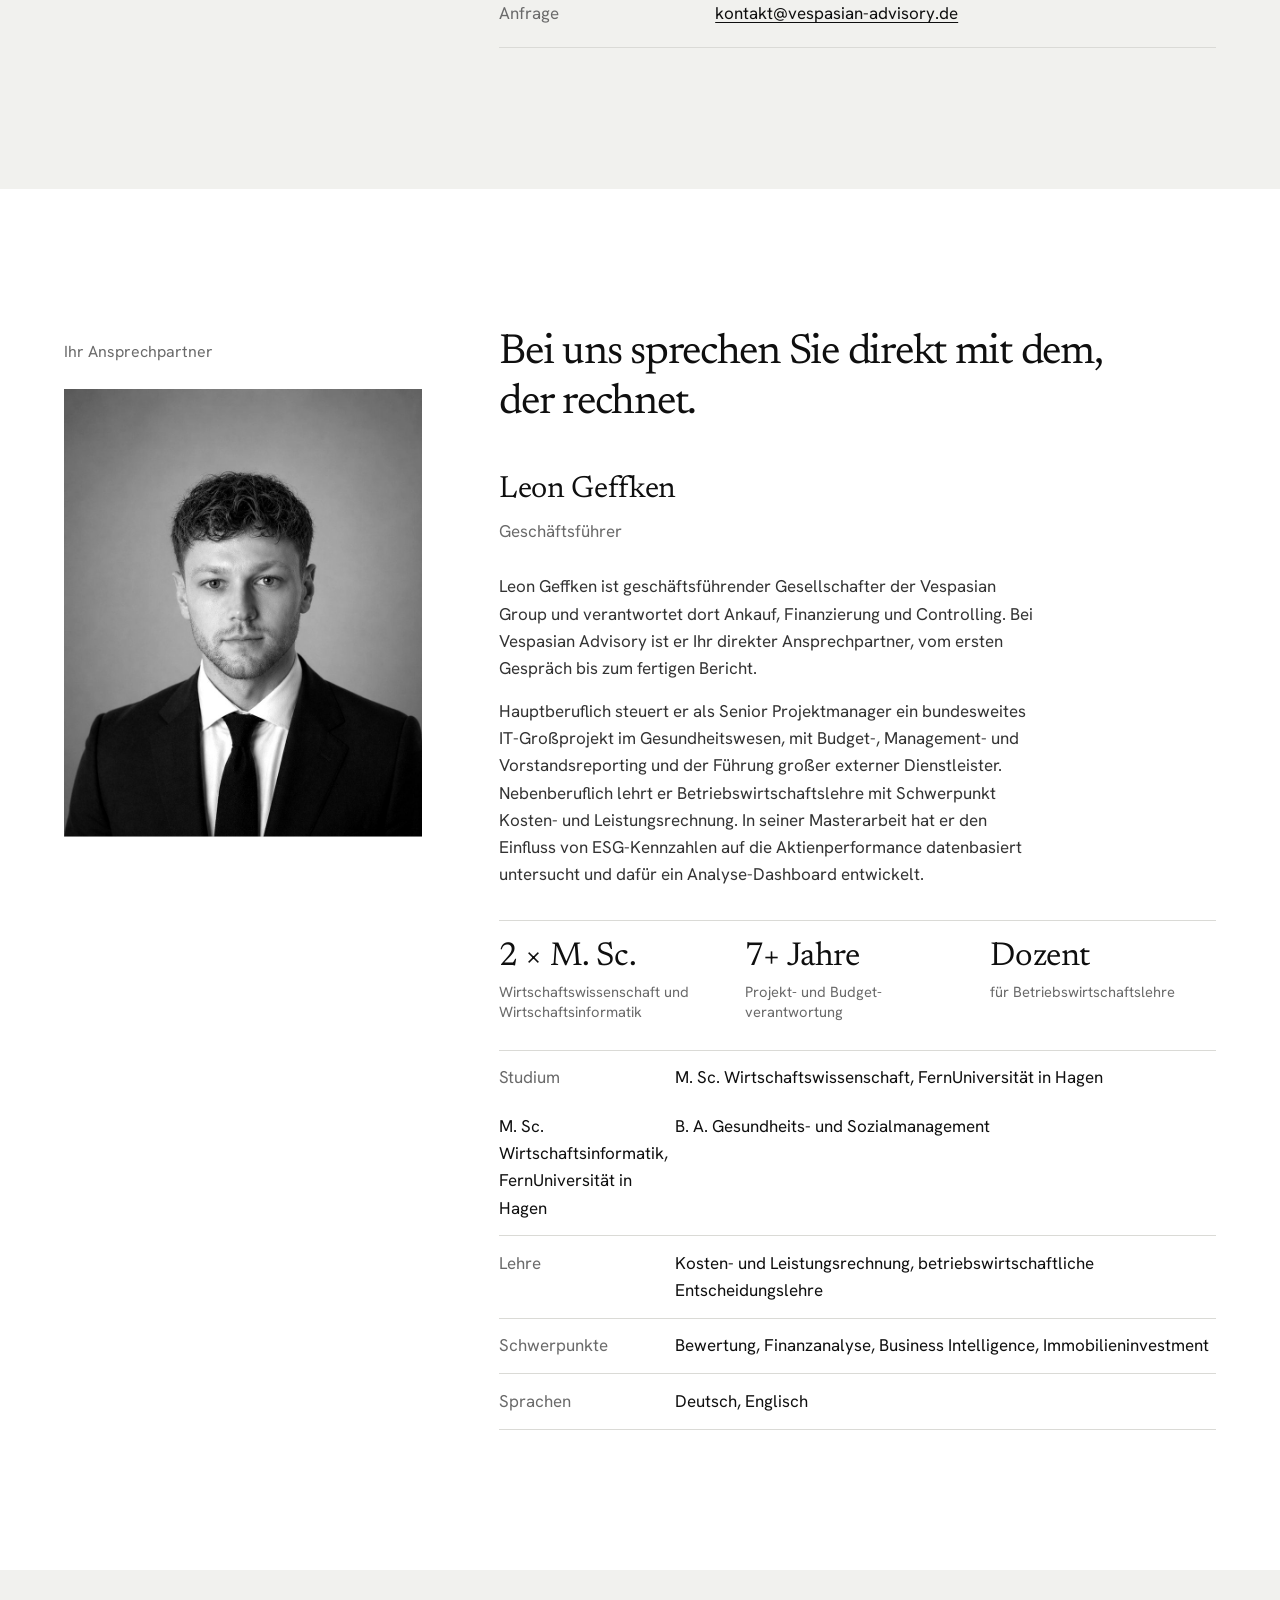
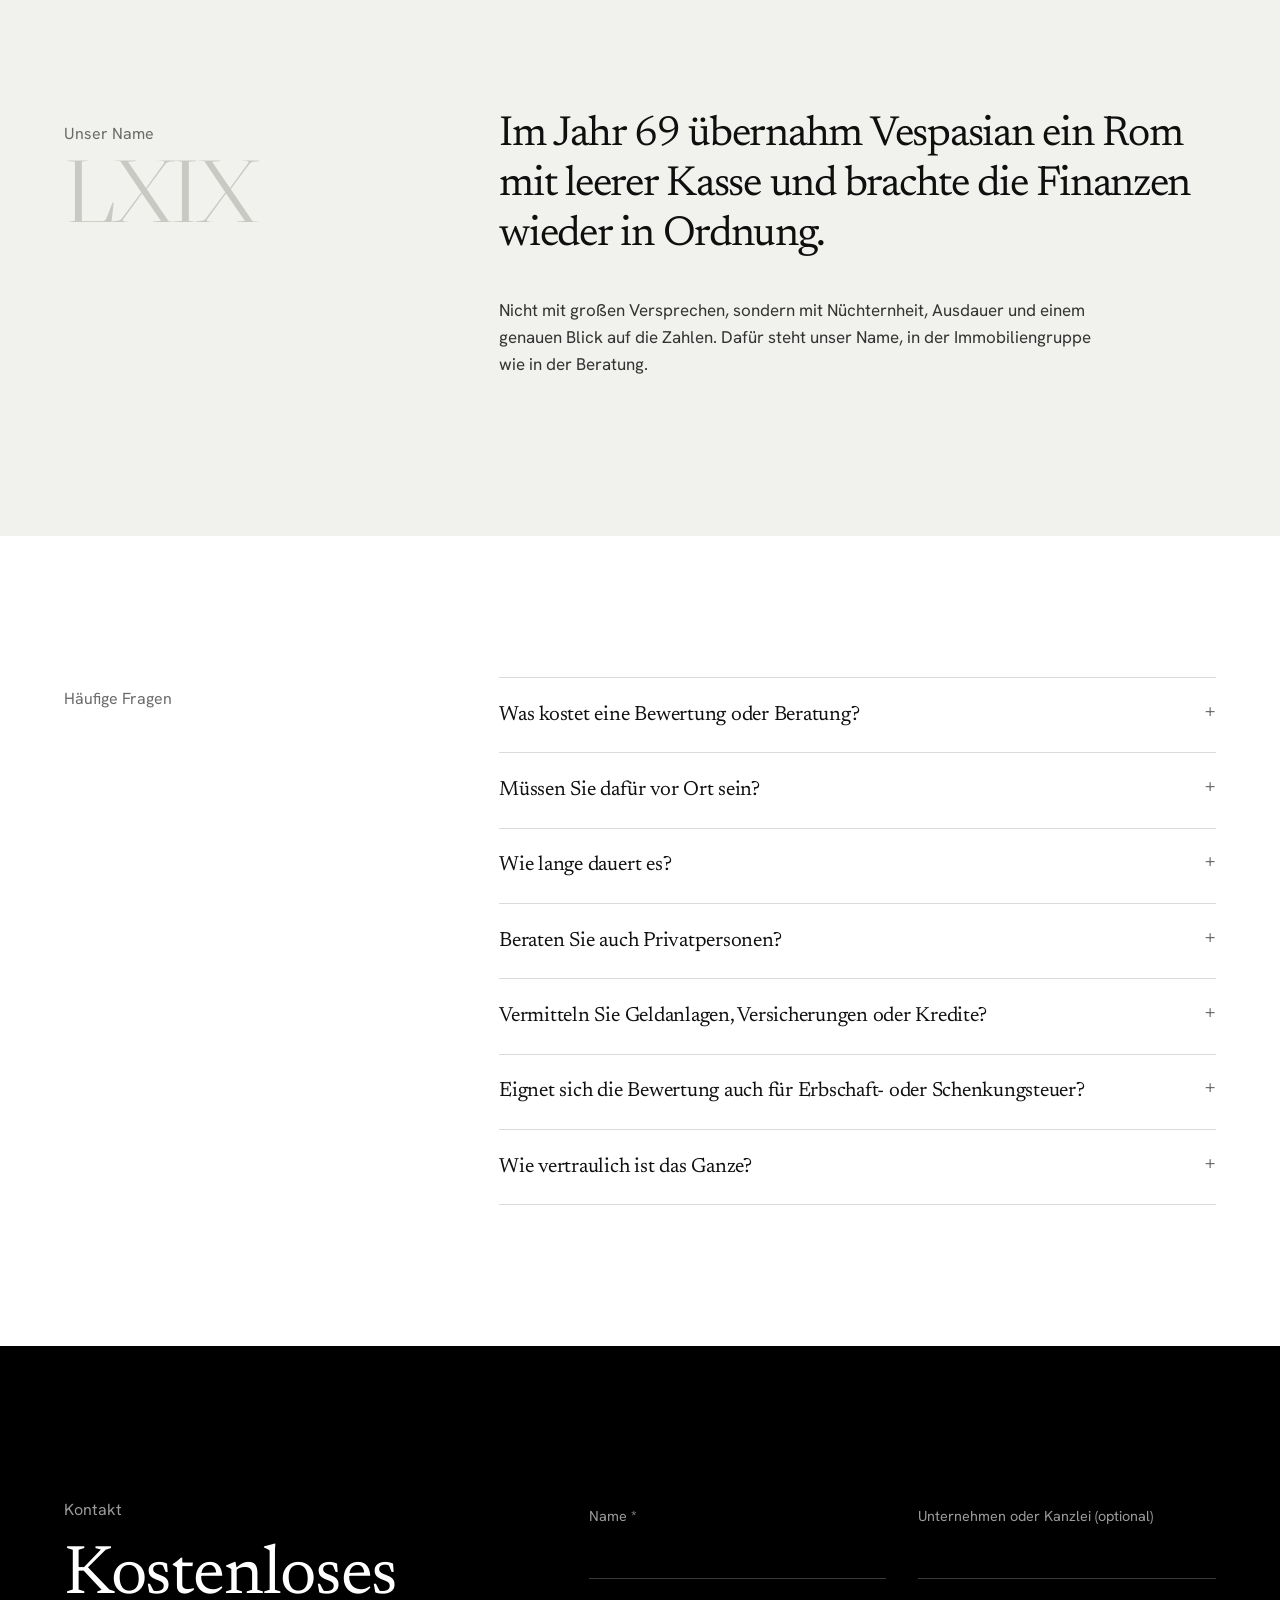
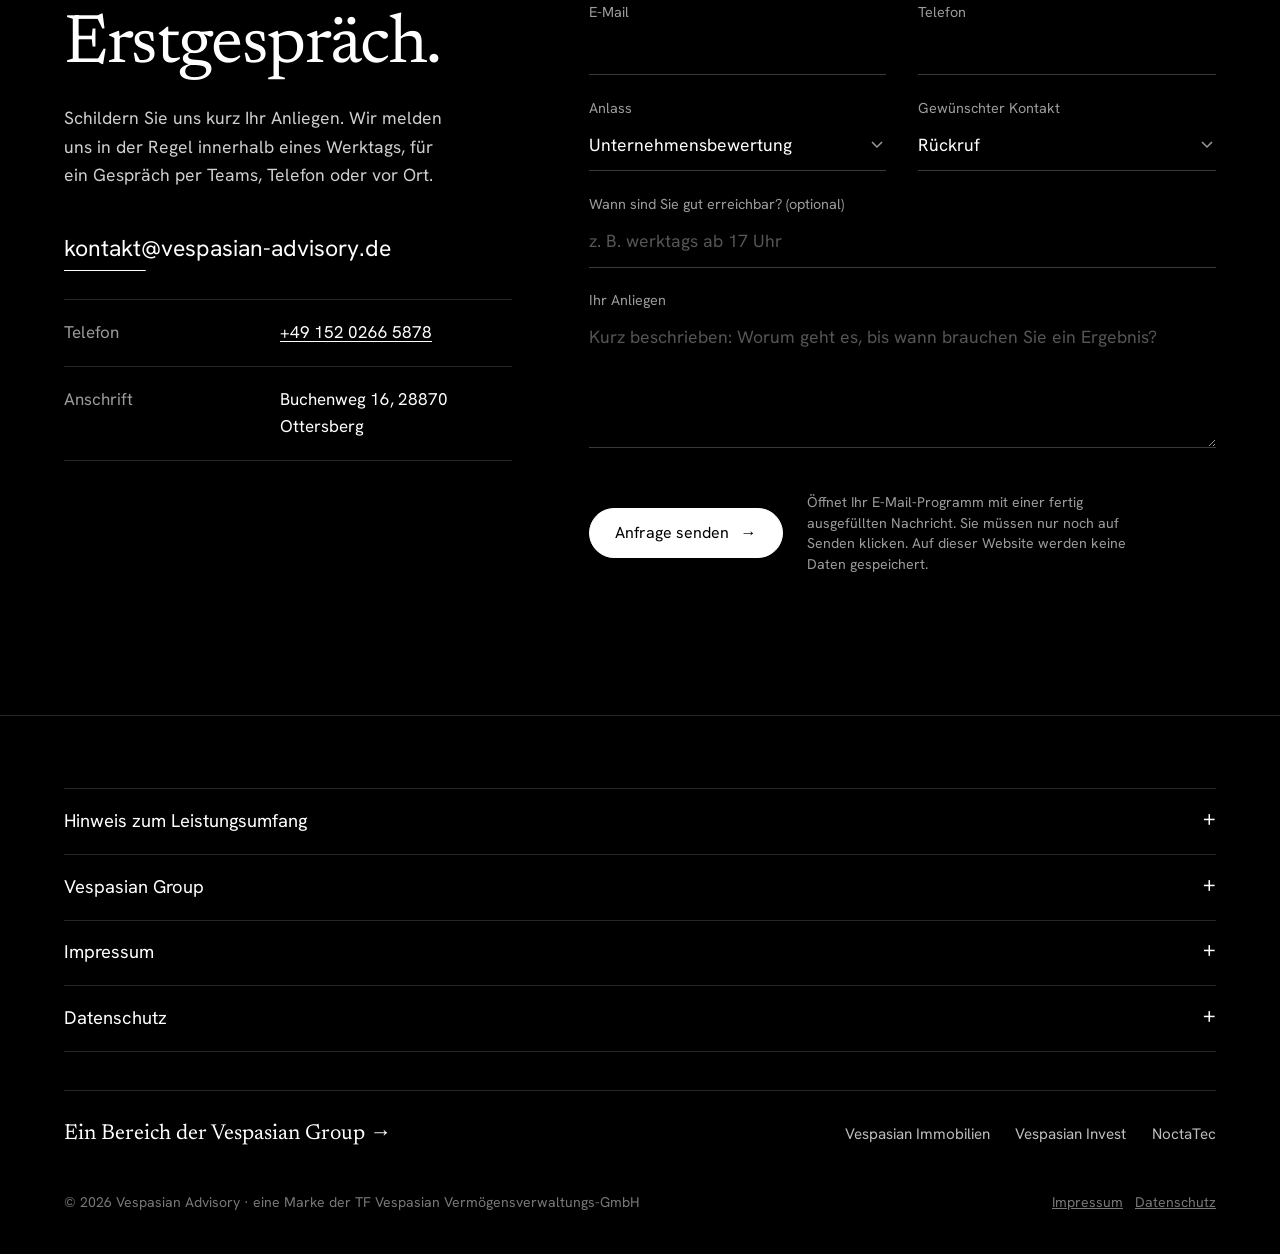
==== commit 4fd975f2: "Cookieloser Klick- und Lesezähler, Hinweis im Datenschutz Co-Authored-By: Claude Opus 5.5 <noreply@a" ====
--- a/index.html
+++ b/index.html
@@ -726,6 +726,8 @@
         <p>Diese Website setzt keine Cookies und verwendet keine Werbedienste. Schriften und Bilder werden nicht von fremden Servern geladen.</p>
         <h3>Reichweitenmessung</h3>
         <p>Um zu verstehen, wie unsere Website genutzt wird, verwenden wir Cloudflare Web Analytics. Dabei werden keine Cookies gesetzt, keine Daten im Browser gespeichert und keine Nutzerprofile gebildet. Erfasst werden nur zusammengefasste Angaben wie aufgerufene Seiten, Herkunftsseite, Land, Gerätetyp und Ladezeiten. Rechtsgrundlage ist unser berechtigtes Interesse an einer bedarfsgerechten Gestaltung der Website (Art. 6 Abs. 1 lit. f DSGVO).</p>
+        <h3>Klick- und Lesestatistik</h3>
+        <p>Zusätzlich zählen wir ohne Cookies, wie oft Schaltflächen und Links auf dieser Website genutzt werden und wie lange und wie weit Seiten gelesen werden. Gespeichert werden nur Tagessummen je Seite, keine IP-Adressen, keine Gerätekennungen und keine Nutzerprofile. Die Verarbeitung läuft über Cloudflare Workers (Cloudflare, Inc., USA). Rechtsgrundlage ist unser berechtigtes Interesse an einer bedarfsgerechten Gestaltung der Website (Art. 6 Abs. 1 lit. f DSGVO). Sendet Ihr Browser „Do Not Track“, wird nichts gezählt.</p>
         <h3>Anfrageformular und Kontakt</h3>
         <p>Das Anfrageformular speichert und überträgt keine Daten. Es öffnet lediglich Ihr eigenes E-Mail-Programm mit einer vorbereiteten Nachricht. Wenn Sie uns per E-Mail oder Telefon kontaktieren, verarbeiten wir Ihre Angaben, um Ihre Anfrage zu bearbeiten (Art. 6 Abs. 1 lit. b bzw. f DSGVO). Wir löschen sie, sobald sie nicht mehr erforderlich sind und keine gesetzlichen Aufbewahrungspflichten bestehen. E-Mails an uns liegen bei unserem E-Mail-Anbieter Purelymail (USA), dort sind unsere Postfächer gespeichert.</p>
         <div id="ds-termin" hidden><h3>Online-Terminbuchung</h3><p>Für die Online-Terminbuchung verlinken wir auf Cal.eu (Cal.com, Hosting in der EU). Die Buchungsseite öffnet sich als externe Seite; dort gelten die Datenschutzhinweise des Anbieters. Ihre Angaben verwenden wir nur zur Vorbereitung und Durchführung des Termins (Art. 6 Abs. 1 lit. b DSGVO).</p></div>
@@ -828,5 +830,34 @@
   });
 })();
 </script>
+<!-- Zähler ohne Cookies: nur Tagessummen je Seite, siehe Datenschutz -->
+<script>
+(function(){
+  if (!navigator.sendBeacon || navigator.doNotTrack === '1' || window.doNotTrack === '1') return;
+  var E = '/z/e', p = location.pathname, vis = 0, seit = document.visibilityState === 'visible' ? Date.now() : 0, tief = 0, fertig = false, schon = {};
+  function senden(o) { o.p = p; try { navigator.sendBeacon(E, JSON.stringify(o)); } catch (e) {} }
+  function tiefe() { var h = document.documentElement, m = h.scrollHeight - h.clientHeight, y = window.pageYOffset || h.scrollTop || 0; var v = m > 0 ? Math.round((y + 1) / m * 100) : 100; if (v > tief) tief = v; }
+  function zeit() { if (seit) { vis += Date.now() - seit; seit = 0; } }
+  function ende() { zeit(); if (fertig) return; fertig = true; tiefe(); senden({ k: 'v', t: vis / 1000, s: tief, m: window.matchMedia('(max-width: 700px)').matches ? 1 : 0 }); }
+  function ereignis(art, text) { var k = art + '|' + text; if (schon[k]) return; schon[k] = 1; senden({ k: 'e', e: art, l: String(text || '').replace(/\s+/g, ' ').trim().slice(0, 60) }); }
+  window.addEventListener('scroll', tiefe, { passive: true });
+  document.addEventListener('visibilitychange', function () { if (document.visibilityState === 'hidden') ende(); else if (!seit) seit = Date.now(); });
+  window.addEventListener('pagehide', ende);
+  document.addEventListener('click', function (e) {
+    var a = e.target.closest && e.target.closest('a, button, summary, [data-z]'); if (!a) return;
+    var h = a.getAttribute('href') || '', t = a.getAttribute('data-z') || a.getAttribute('aria-label') || a.textContent || '';
+    if (a.tagName === 'SUMMARY') return ereignis('Aufgeklappt', t);
+    if (/^mailto:/i.test(h) || /email-protection/.test(h)) return ereignis('E-Mail', t);
+    if (/^tel:/i.test(h)) return ereignis('Telefon', t);
+    if (/wa\.me|whatsapp/i.test(h)) return ereignis('WhatsApp', t);
+    if (/cal\.(eu|com)/i.test(h)) return ereignis('Termin', t);
+    if (/^https?:/i.test(h) && a.hostname && a.hostname.replace(/^www\./, '') !== location.hostname.replace(/^www\./, '')) return ereignis('Externer Link', a.hostname.replace(/^www\./, ''));
+    if (a.tagName === 'BUTTON' || /\bbtn\b/.test(a.className) || a.hasAttribute('data-z')) return ereignis('Schaltfläche', t);
+  }, true);
+  document.addEventListener('submit', function (e) { ereignis('Formular', e.target.getAttribute('aria-label') || e.target.id || 'Formular'); }, true);
+  Array.prototype.forEach.call(document.querySelectorAll('video'), function (v) { v.addEventListener('play', function () { ereignis('Video', v.id || 'Video'); }, { once: true }); });
+  var r = document.getElementById('rechner'); if (r) r.addEventListener('input', function () { ereignis('Rechner', 'Werte geändert'); }, { once: true });
+})();
+</script>
 </body>
 </html>
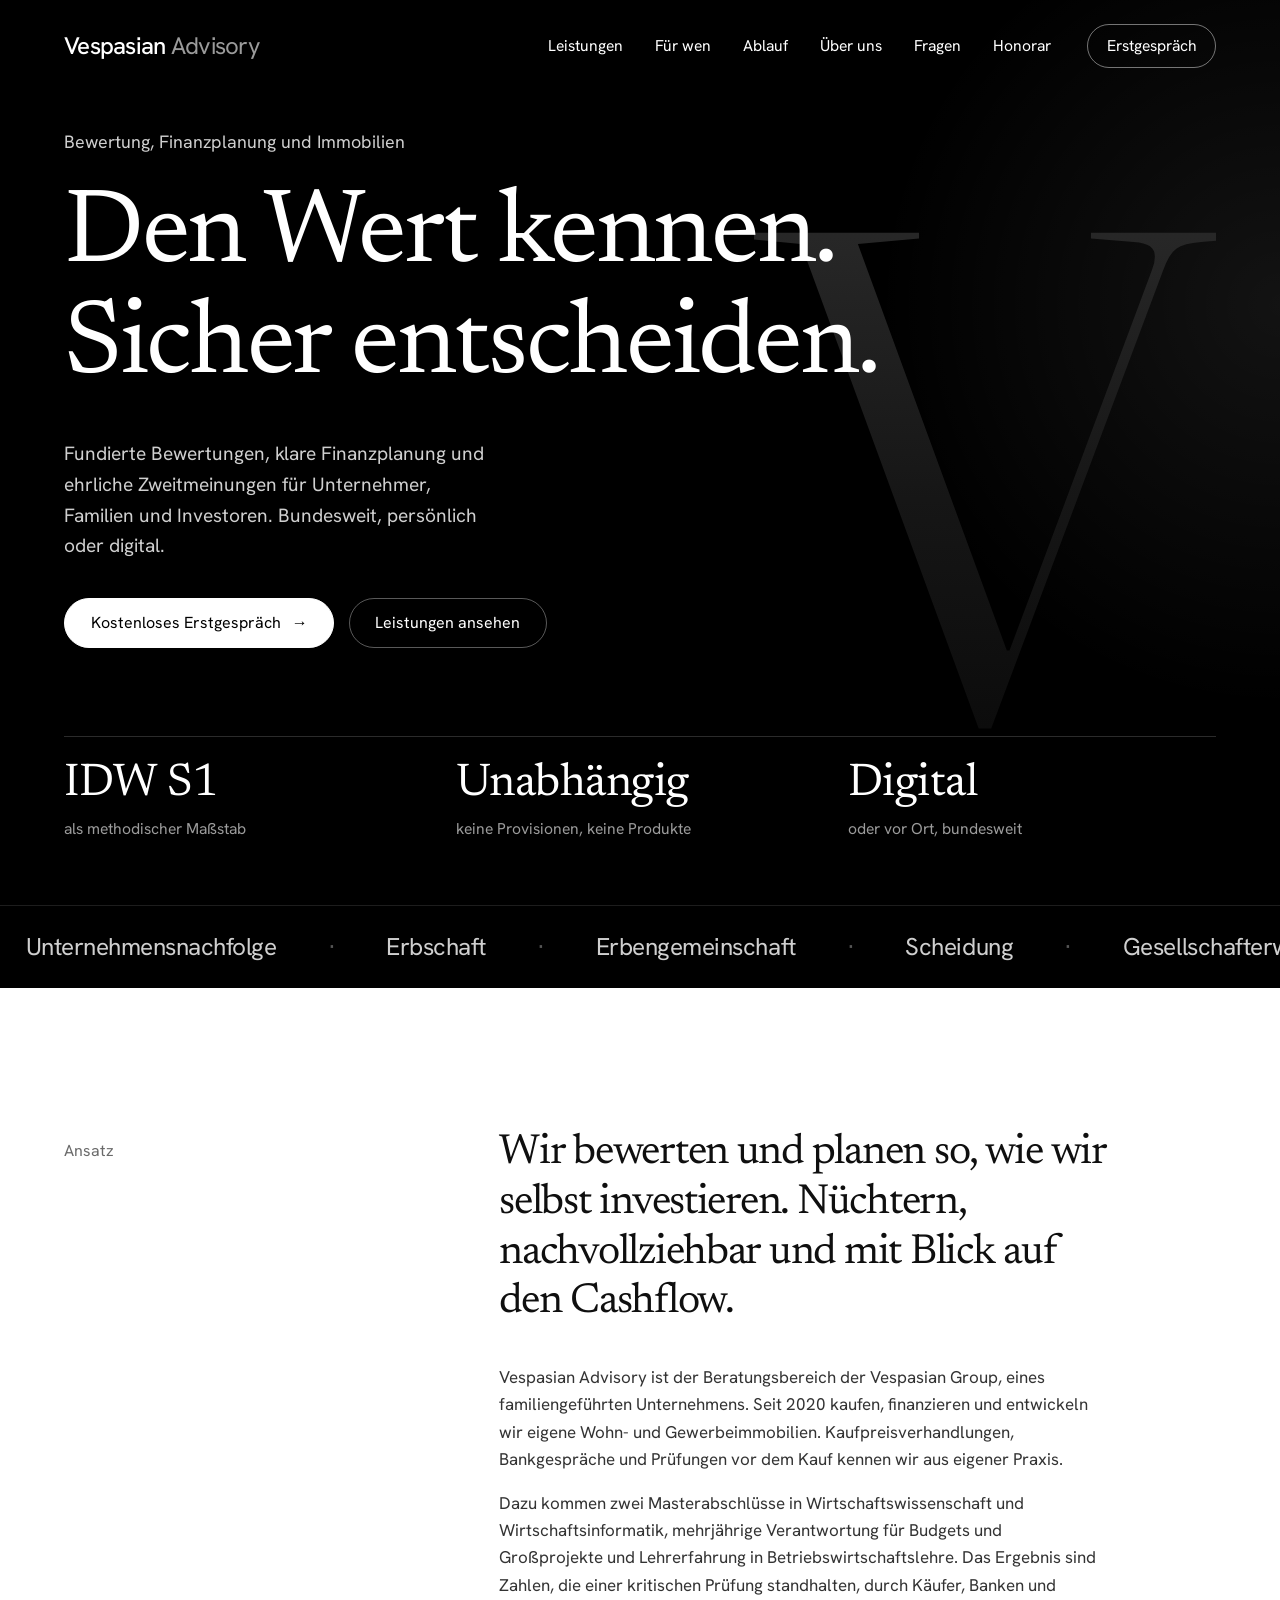
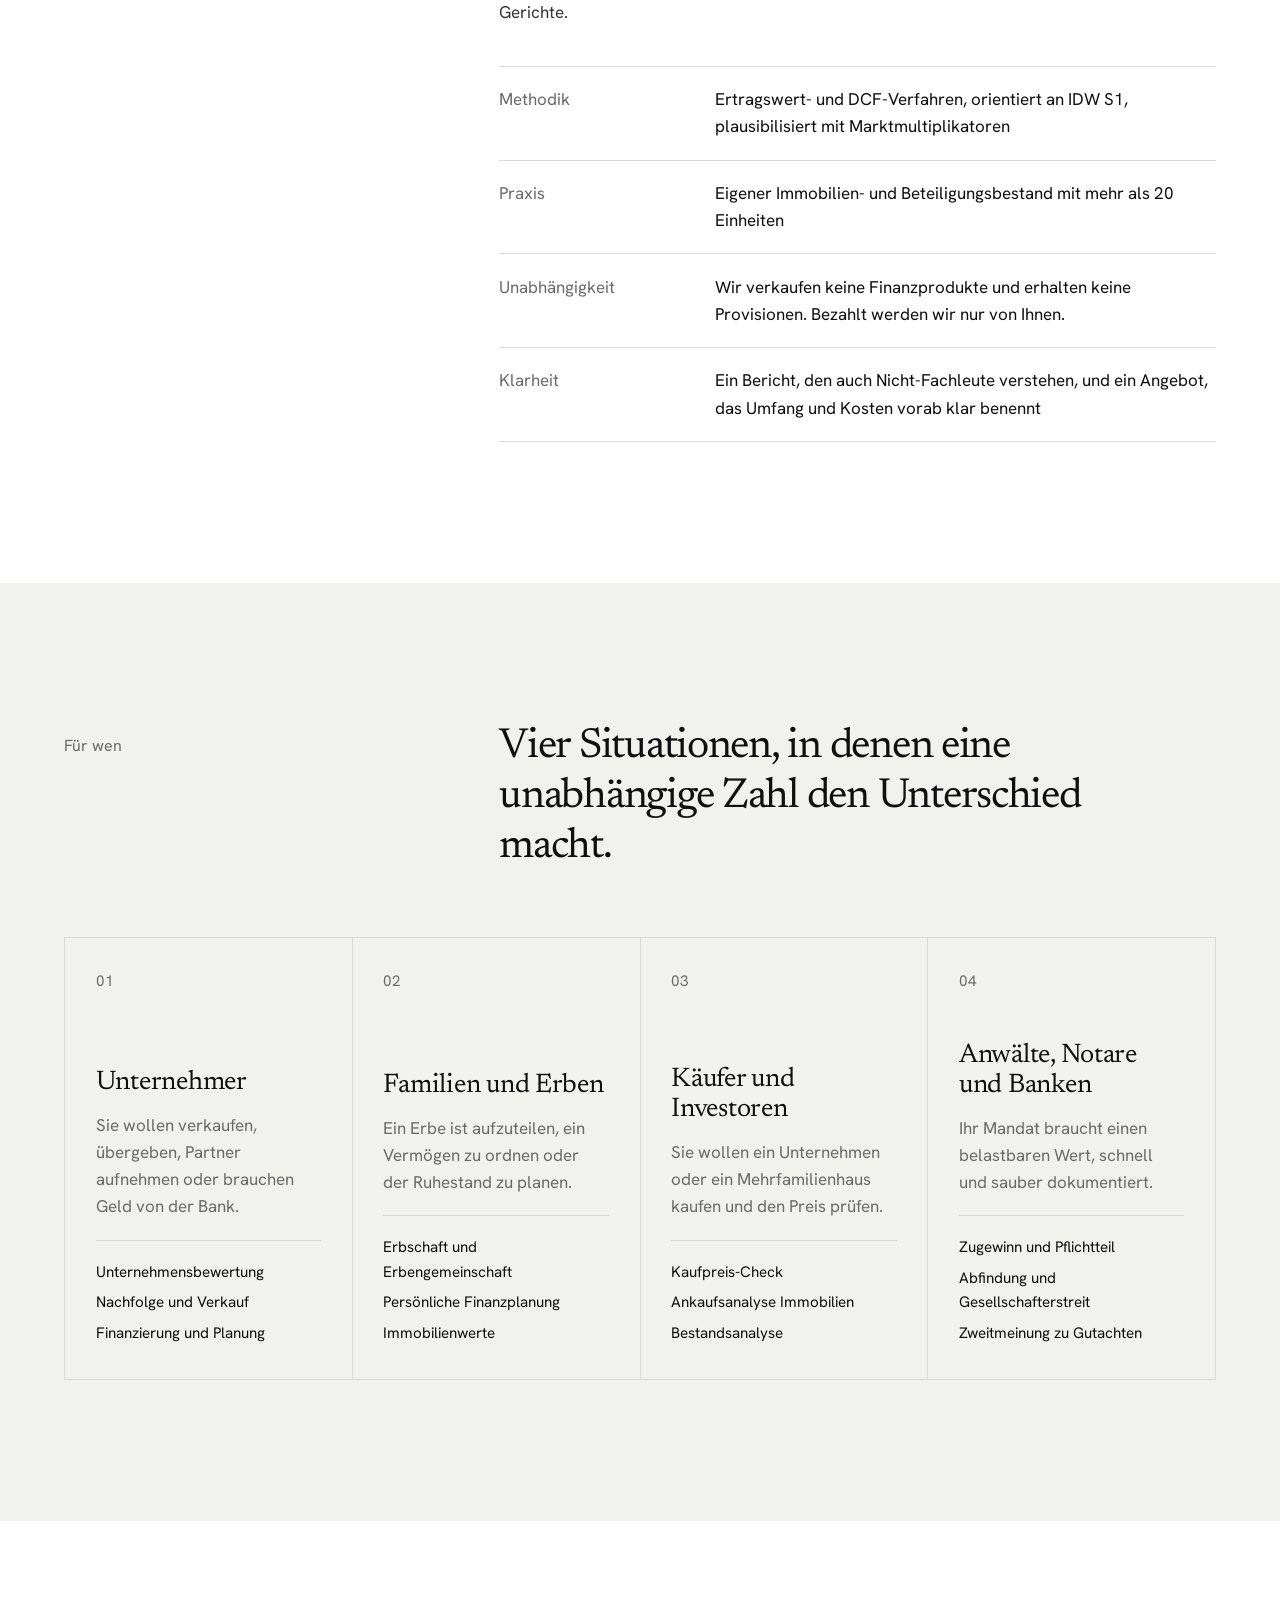
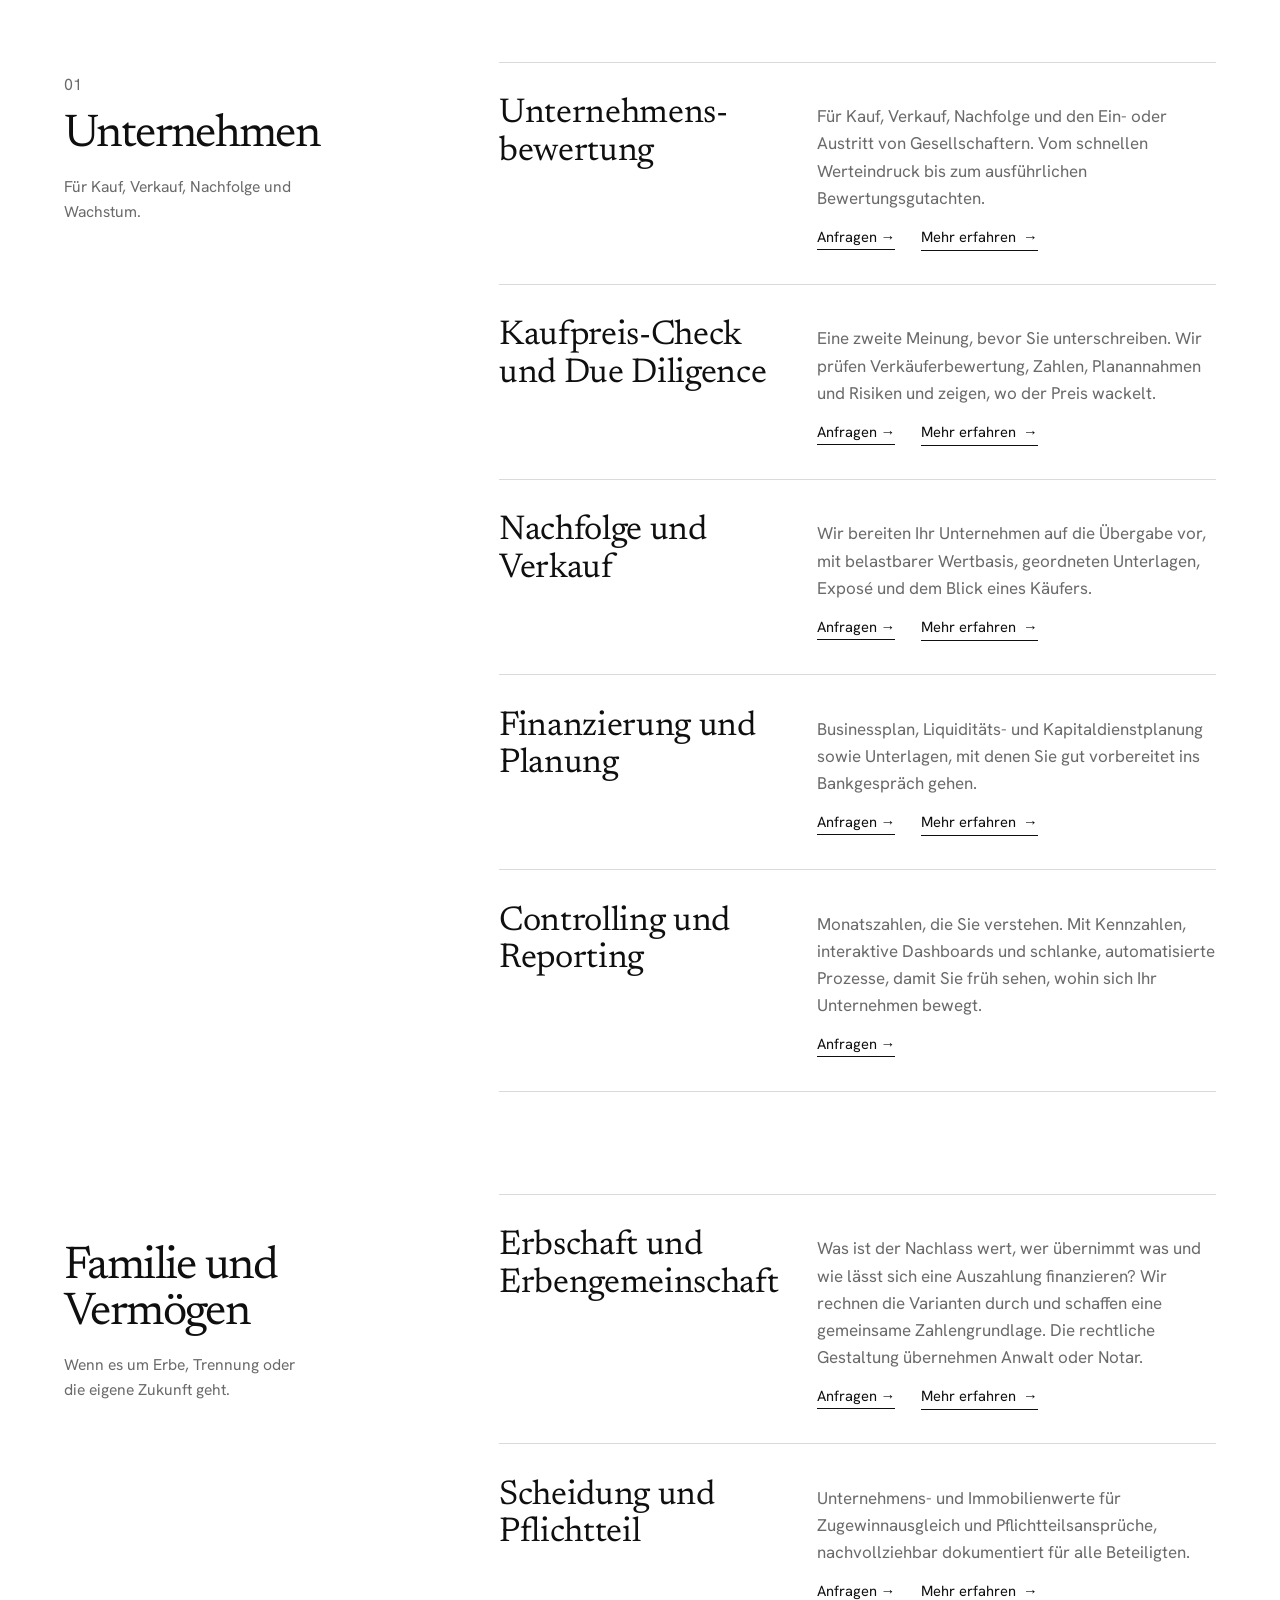
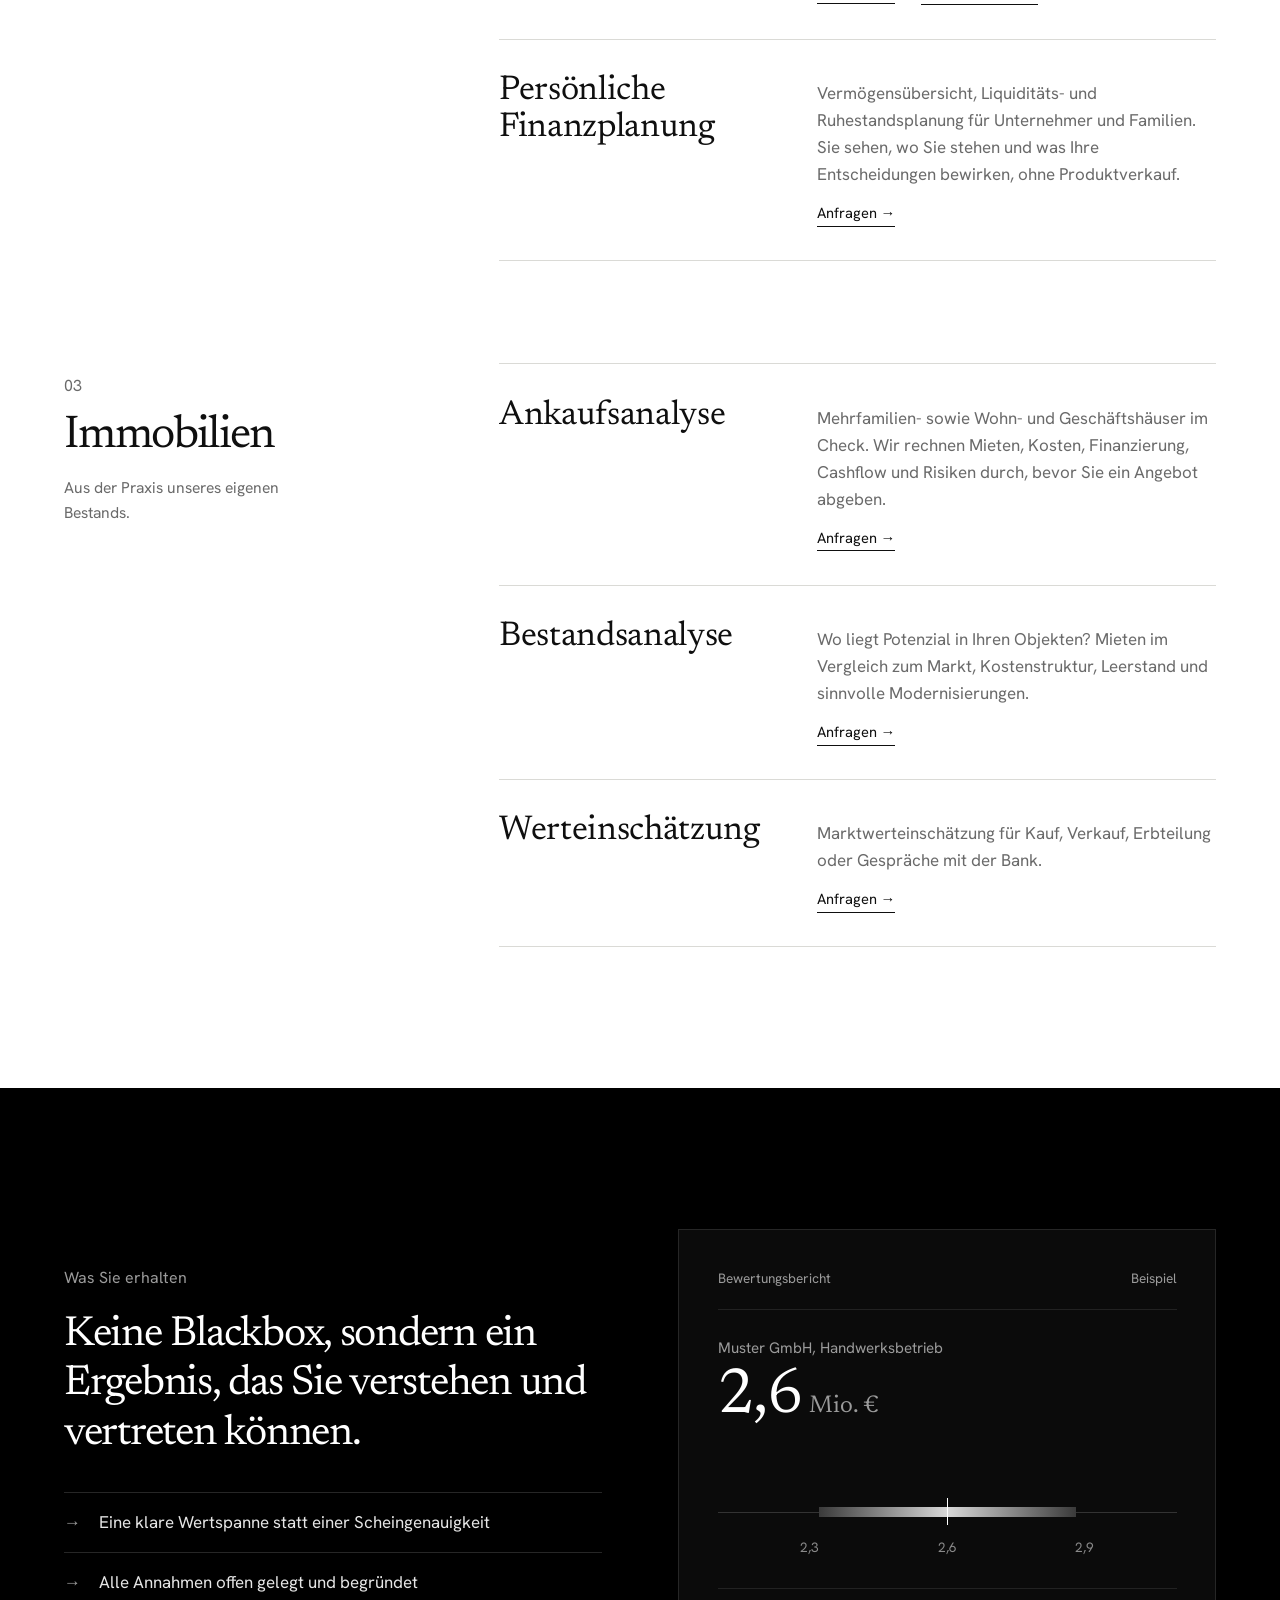
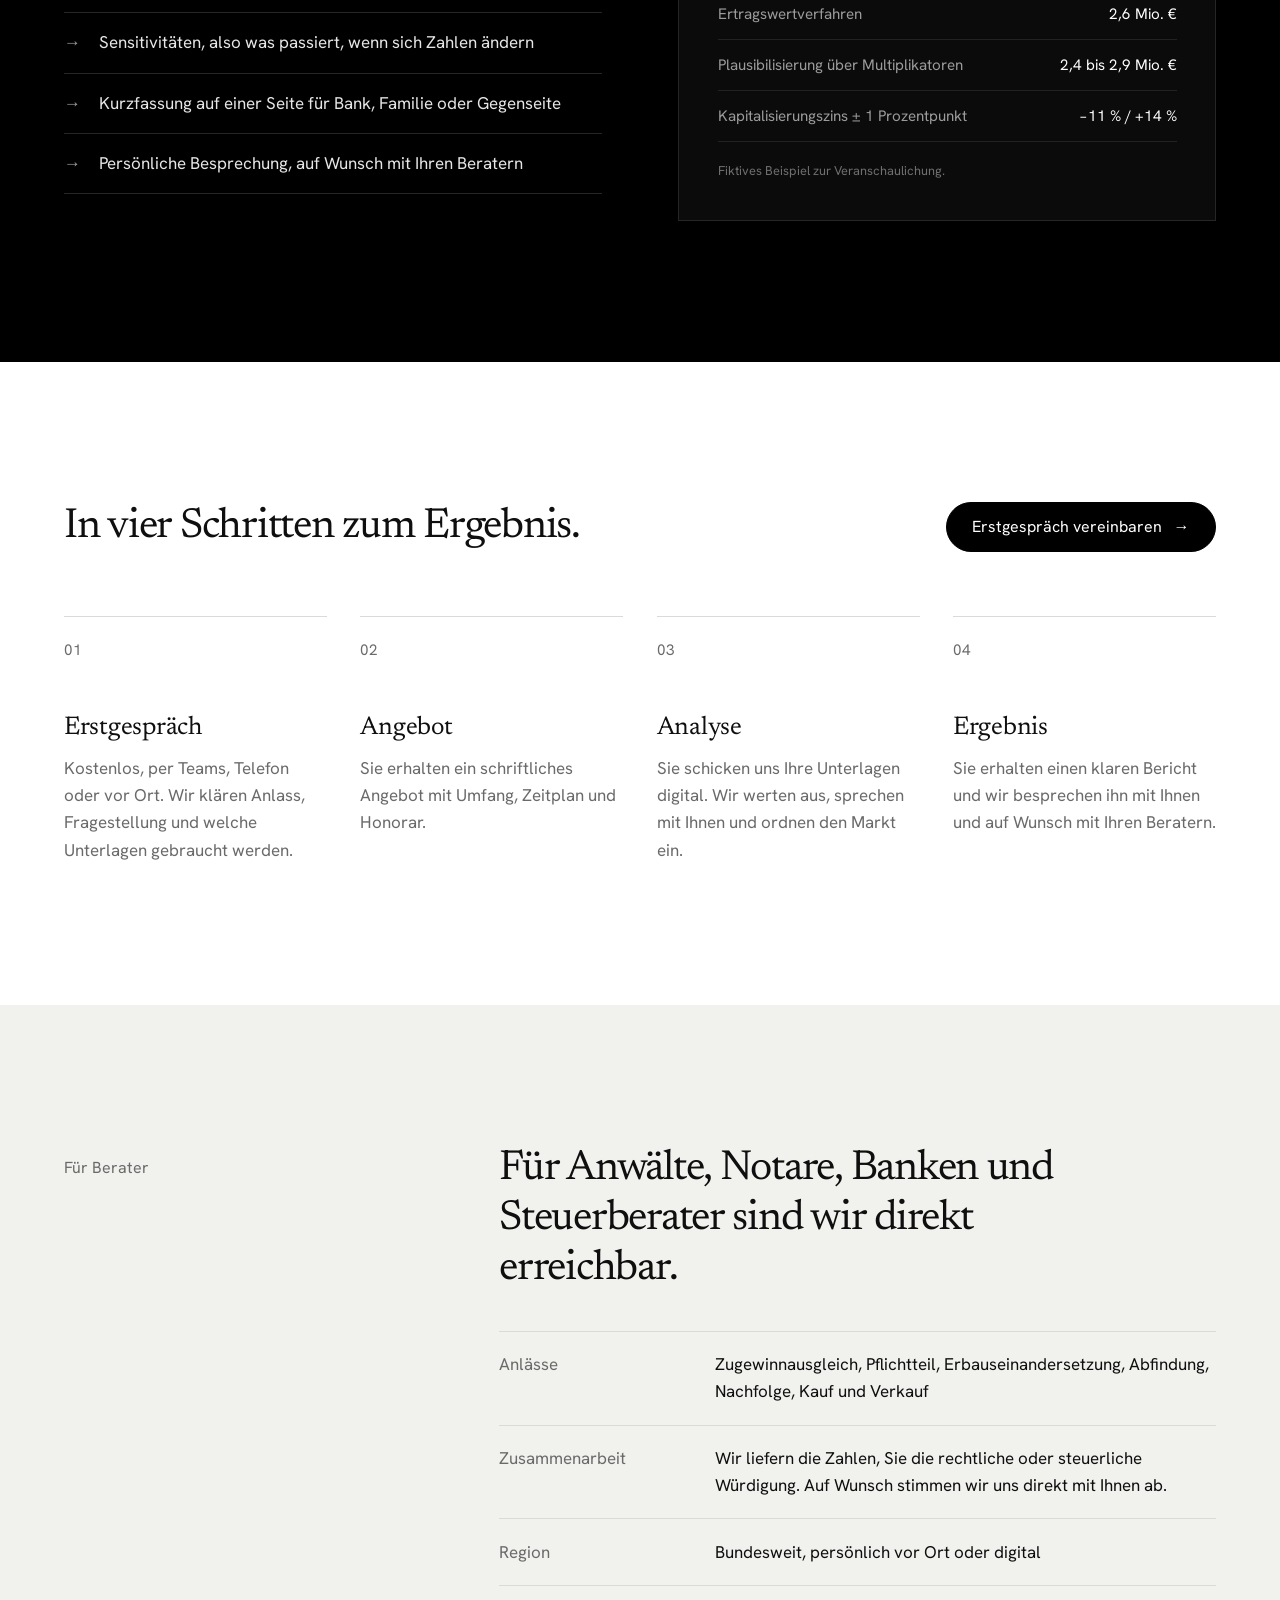
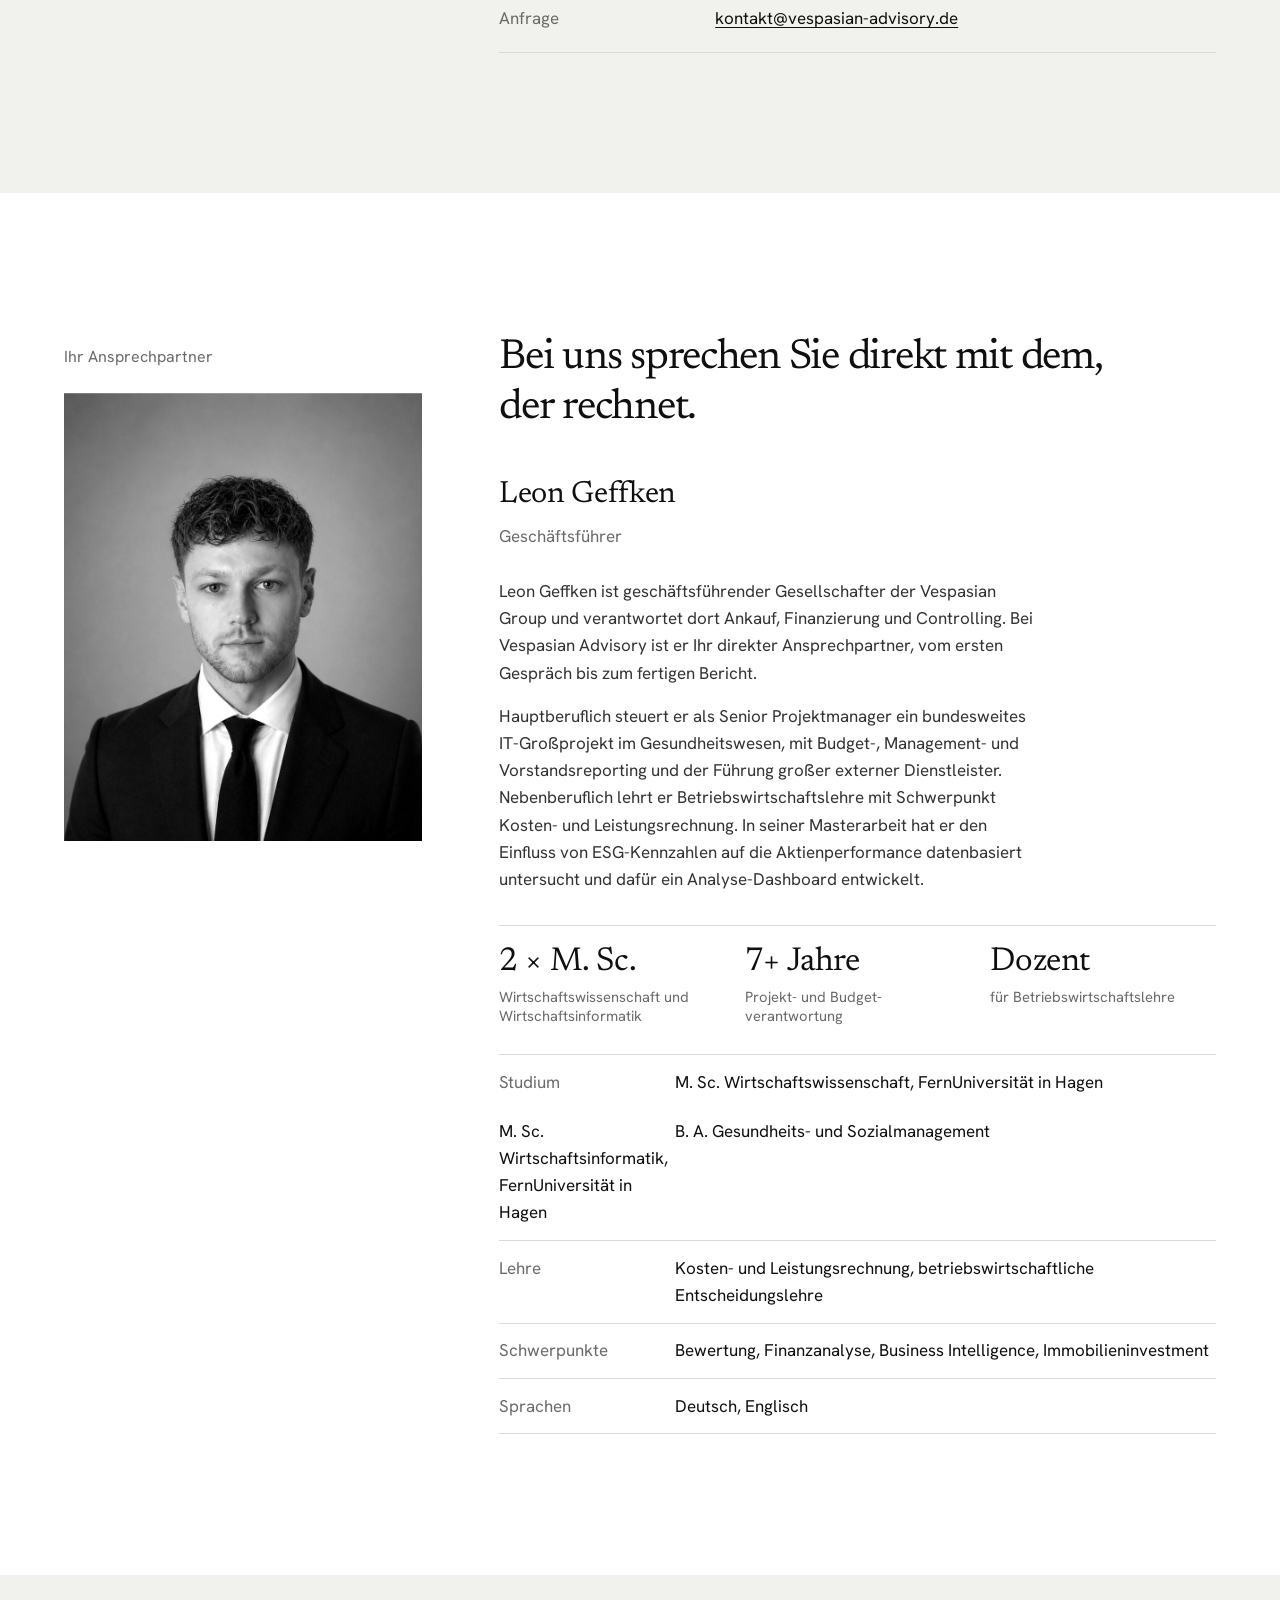
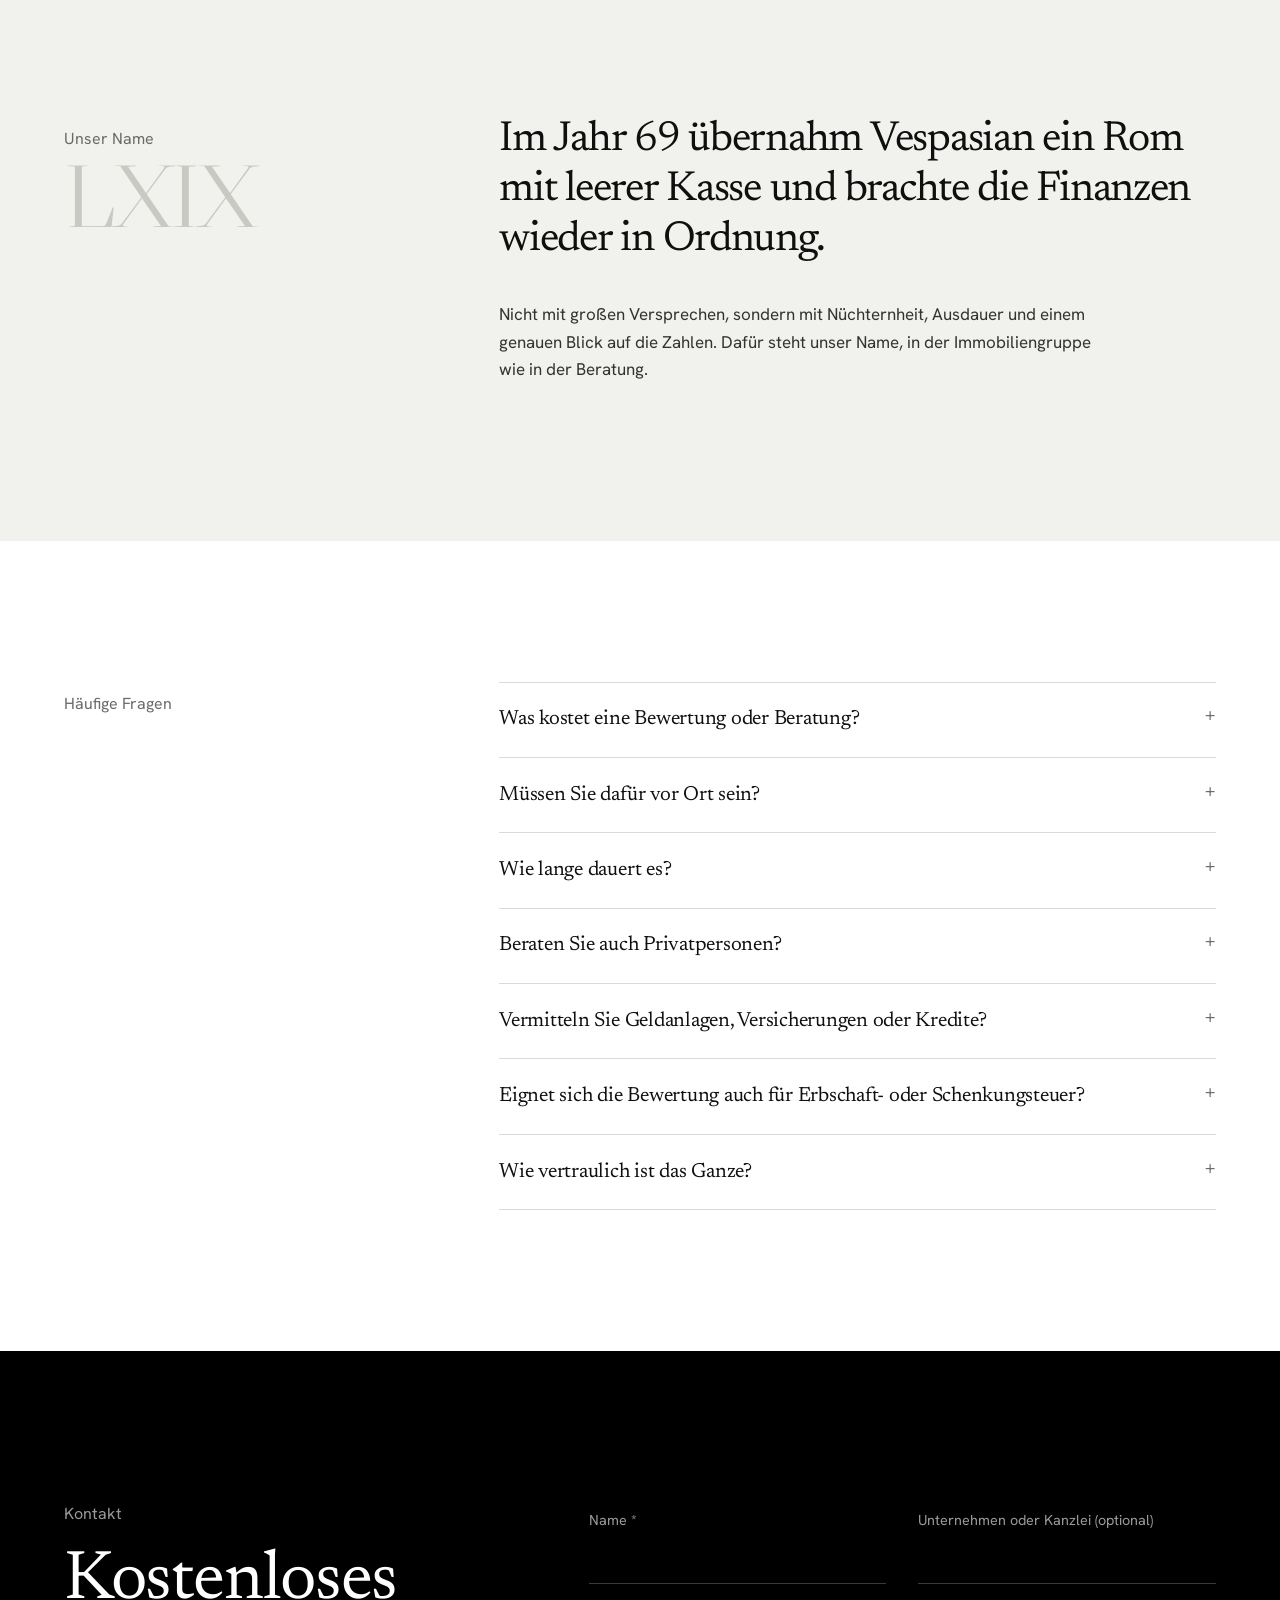
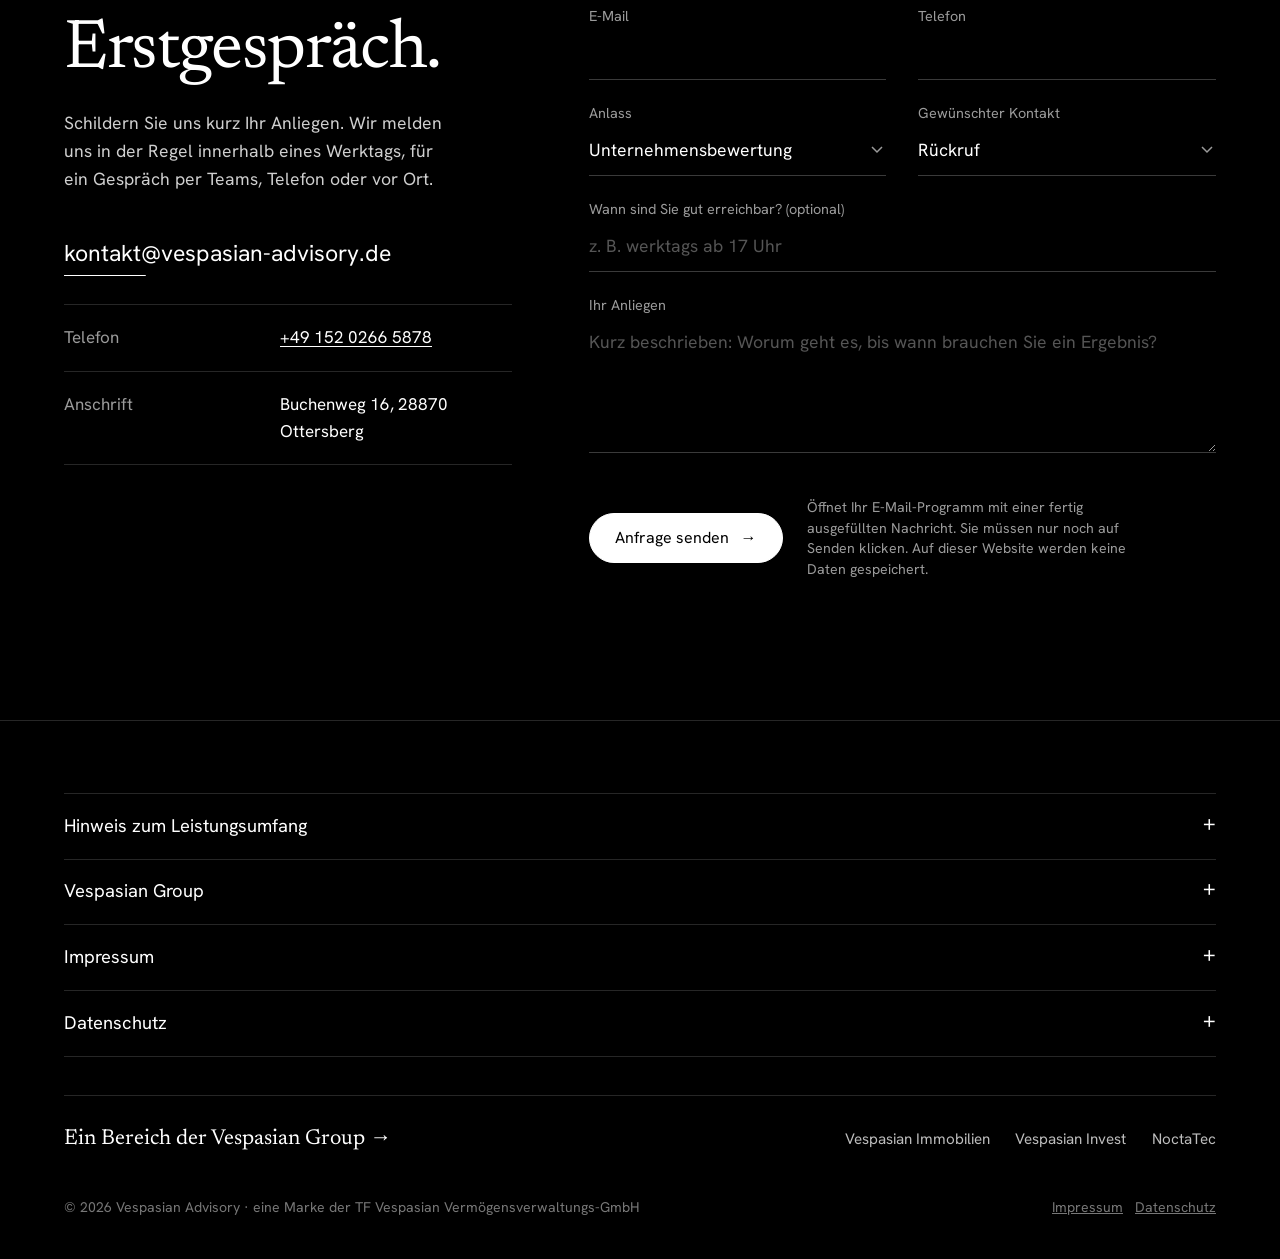
==== commit 94fb4908: "Vorschau: sechs Leistungsseiten, Honorar, Beispielbericht, Verlinkung (noch nicht freigegeben) Co-Au" ====
--- a/index.html
+++ b/index.html
@@ -370,6 +370,7 @@
 .num,.year{font-family:"Caslon Display",Georgia,serif!important;letter-spacing:.04em;white-space:nowrap}
 .num{font-size:clamp(3.6rem,7vw,6.4rem)!important;line-height:1!important}
 .creds .cl{display:block;font-style:normal}.creds .cl+.cl{margin-top:.35rem}
+.fields li .more-link{grid-column:-2/-1;justify-self:start}.fields li div .more-link{margin:.8rem 0 0 1.6rem;font-size:.92rem;color:var(--text)}.more-link{display:inline-flex;gap:.45rem;margin-top:.6rem;font-size:.95rem;text-decoration:none;border-bottom:1px solid currentColor;padding-bottom:.1rem}.more-link span{transition:transform .4s var(--ease)}.more-link:hover span{transform:translateX(.25rem)}
 </style>
 <script>document.documentElement.classList.add("js")</script>
 </head>
@@ -386,6 +387,7 @@
         <li><a href="#ablauf">Ablauf</a></li>
         <li><a href="#ueber-uns">Über uns</a></li>
         <li><a href="#fragen">Fragen</a></li>
+        <li><a href="/honorar/">Honorar</a></li>
       </ul>
       <a class="cta" href="#kontakt" data-anlass="">Erstgespräch</a>
       <button class="menu-btn" type="button" aria-expanded="false" aria-controls="menu" aria-label="Menü öffnen"><i aria-hidden="true"></i></button>
@@ -401,6 +403,7 @@
       <li><a href="#ablauf">Ablauf</a></li>
       <li><a href="#ueber-uns">Über uns</a></li>
       <li><a href="#fragen">Fragen</a></li>
+      <li><a href="/honorar/">Honorar</a></li>
       <li><a href="#kontakt">Erstgespräch</a></li>
     </ul>
     <p><a href="tel:+4915202665878">+49 152 0266 5878</a><br><a href="mailto:kontakt@vespasian-advisory.de">kontakt@vespasian-advisory.de</a></p>
@@ -469,10 +472,10 @@
       <div class="group split">
         <div><p class="eyebrow rv">01</p><h2 class="gtitle rv">Unternehmen</h2><p class="gnote rv d1">Für Kauf, Verkauf, Nachfolge und Wachstum.</p></div>
         <ul class="fields">
-          <li class="rv"><h3>Unternehmens&shy;bewertung</h3><p>Für Kauf, Verkauf, Nachfolge und den Ein- oder Austritt von Gesellschaftern. Vom schnellen Werteindruck bis zum ausführlichen Bewertungsgutachten.</p></li>
-          <li class="rv d1"><h3>Kaufpreis-Check und Due Diligence</h3><p>Eine zweite Meinung, bevor Sie unterschreiben. Wir prüfen Verkäuferbewertung, Zahlen, Planannahmen und Risiken und zeigen, wo der Preis wackelt.</p></li>
-          <li class="rv d2"><h3>Nachfolge und Verkauf</h3><p>Wir bereiten Ihr Unternehmen auf die Übergabe vor, mit belastbarer Wertbasis, geordneten Unterlagen, Exposé und dem Blick eines Käufers.</p></li>
-          <li class="rv d3"><h3>Finanzierung und Planung</h3><p>Businessplan, Liquiditäts- und Kapitaldienstplanung sowie Unterlagen, mit denen Sie gut vorbereitet ins Bankgespräch gehen.</p></li>
+          <li class="rv"><h3>Unternehmens&shy;bewertung</h3><p>Für Kauf, Verkauf, Nachfolge und den Ein- oder Austritt von Gesellschaftern. Vom schnellen Werteindruck bis zum ausführlichen Bewertungsgutachten.</p><a class="more-link" href="/leistungen/unternehmensbewertung/">Mehr erfahren <span aria-hidden="true">→</span></a></li>
+          <li class="rv d1"><h3>Kaufpreis-Check und Due Diligence</h3><p>Eine zweite Meinung, bevor Sie unterschreiben. Wir prüfen Verkäuferbewertung, Zahlen, Planannahmen und Risiken und zeigen, wo der Preis wackelt.</p><a class="more-link" href="/leistungen/kaufpreis-check/">Mehr erfahren <span aria-hidden="true">→</span></a></li>
+          <li class="rv d2"><h3>Nachfolge und Verkauf</h3><p>Wir bereiten Ihr Unternehmen auf die Übergabe vor, mit belastbarer Wertbasis, geordneten Unterlagen, Exposé und dem Blick eines Käufers.</p><a class="more-link" href="/leistungen/nachfolge-und-verkauf/">Mehr erfahren <span aria-hidden="true">→</span></a></li>
+          <li class="rv d3"><h3>Finanzierung und Planung</h3><p>Businessplan, Liquiditäts- und Kapitaldienstplanung sowie Unterlagen, mit denen Sie gut vorbereitet ins Bankgespräch gehen.</p><a class="more-link" href="/leistungen/finanzierung-und-bankgespraech/">Mehr erfahren <span aria-hidden="true">→</span></a></li>
           <li class="rv"><h3>Controlling und Reporting</h3><p>Monatszahlen, die Sie verstehen. Mit Kennzahlen, interaktive Dashboards und schlanke, automatisierte Prozesse, damit Sie früh sehen, wohin sich Ihr Unternehmen bewegt.</p></li>
         </ul>
       </div>
@@ -480,8 +483,8 @@
       <div class="group split">
         <div><p class="eyebrow rv">02</p><h2 class="gtitle rv">Familie und Vermögen</h2><p class="gnote rv d1">Wenn es um Erbe, Trennung oder die eigene Zukunft geht.</p></div>
         <ul class="fields">
-          <li class="rv"><h3>Erbschaft und Erbengemeinschaft</h3><p>Was ist der Nachlass wert, wer übernimmt was und wie lässt sich eine Auszahlung finanzieren? Wir rechnen die Varianten durch und schaffen eine gemeinsame Zahlengrundlage. Die rechtliche Gestaltung übernehmen Anwalt oder Notar.</p></li>
-          <li class="rv d1"><h3>Scheidung und Pflichtteil</h3><p>Unternehmens- und Immobilienwerte für Zugewinnausgleich und Pflichtteilsansprüche, nachvollziehbar dokumentiert für alle Beteiligten.</p></li>
+          <li class="rv"><h3>Erbschaft und Erbengemeinschaft</h3><p>Was ist der Nachlass wert, wer übernimmt was und wie lässt sich eine Auszahlung finanzieren? Wir rechnen die Varianten durch und schaffen eine gemeinsame Zahlengrundlage. Die rechtliche Gestaltung übernehmen Anwalt oder Notar.</p><a class="more-link" href="/leistungen/erbschaft-und-erbengemeinschaft/">Mehr erfahren <span aria-hidden="true">→</span></a></li>
+          <li class="rv d1"><h3>Scheidung und Pflichtteil</h3><p>Unternehmens- und Immobilienwerte für Zugewinnausgleich und Pflichtteilsansprüche, nachvollziehbar dokumentiert für alle Beteiligten.</p><a class="more-link" href="/leistungen/scheidung-und-pflichtteil/">Mehr erfahren <span aria-hidden="true">→</span></a></li>
           <li class="rv d2"><h3>Persönliche Finanzplanung</h3><p>Vermögensübersicht, Liquiditäts- und Ruhestandsplanung für Unternehmer und Familien. Sie sehen, wo Sie stehen und was Ihre Entscheidungen bewirken, ohne Produktverkauf.</p></li>
         </ul>
       </div>
@@ -599,7 +602,7 @@
       <div class="faq rv d1">
         <details>
           <summary>Was kostet eine Bewertung oder Beratung?</summary>
-          <div class="ans"><p>Das hängt vom Anlass, der Größe und der Qualität der Unterlagen ab. Nach dem kostenlosen Erstgespräch erhalten Sie ein schriftliches Angebot mit Umfang und Honorar.</p></div>
+          <div class="ans"><p>Das hängt vom Anlass, der Größe und der Qualität der Unterlagen ab. Nach dem kostenlosen Erstgespräch erhalten Sie ein schriftliches Angebot mit Umfang und Honorar. Typische Honorare finden Sie <a href="/honorar/">hier</a>, ein <a href="/beispiel/">Beispielbericht</a> zeigt, was Sie bekommen.</p></div>
         </details>
         <details>
           <summary>Müssen Sie dafür vor Ort sein?</summary>
@@ -788,7 +791,7 @@
     var h=li.querySelector("h3").textContent.replace(/\u00ad/g,""), p=li.querySelector("p"), key=Object.keys(MAP).find(function(k){return h.indexOf(k)===0});
     if(!key||!p) return;
     var a=document.createElement("a"); a.className="ask"; a.href="#kontakt"; a.setAttribute("data-anlass",MAP[key]); a.innerHTML='Anfragen <i aria-hidden="true">→</i>';
-    var box=document.createElement("div"); p.parentNode.insertBefore(box,p); box.appendChild(p); box.appendChild(a);
+    var box=document.createElement("div"); p.parentNode.insertBefore(box,p); box.appendChild(p); box.appendChild(a); var m=box.nextElementSibling; if(m&&m.classList.contains("more-link")) box.appendChild(m);
   });
   document.addEventListener("click",function(e){
     var a=e.target.closest("[data-anlass]"); if(!a) return;
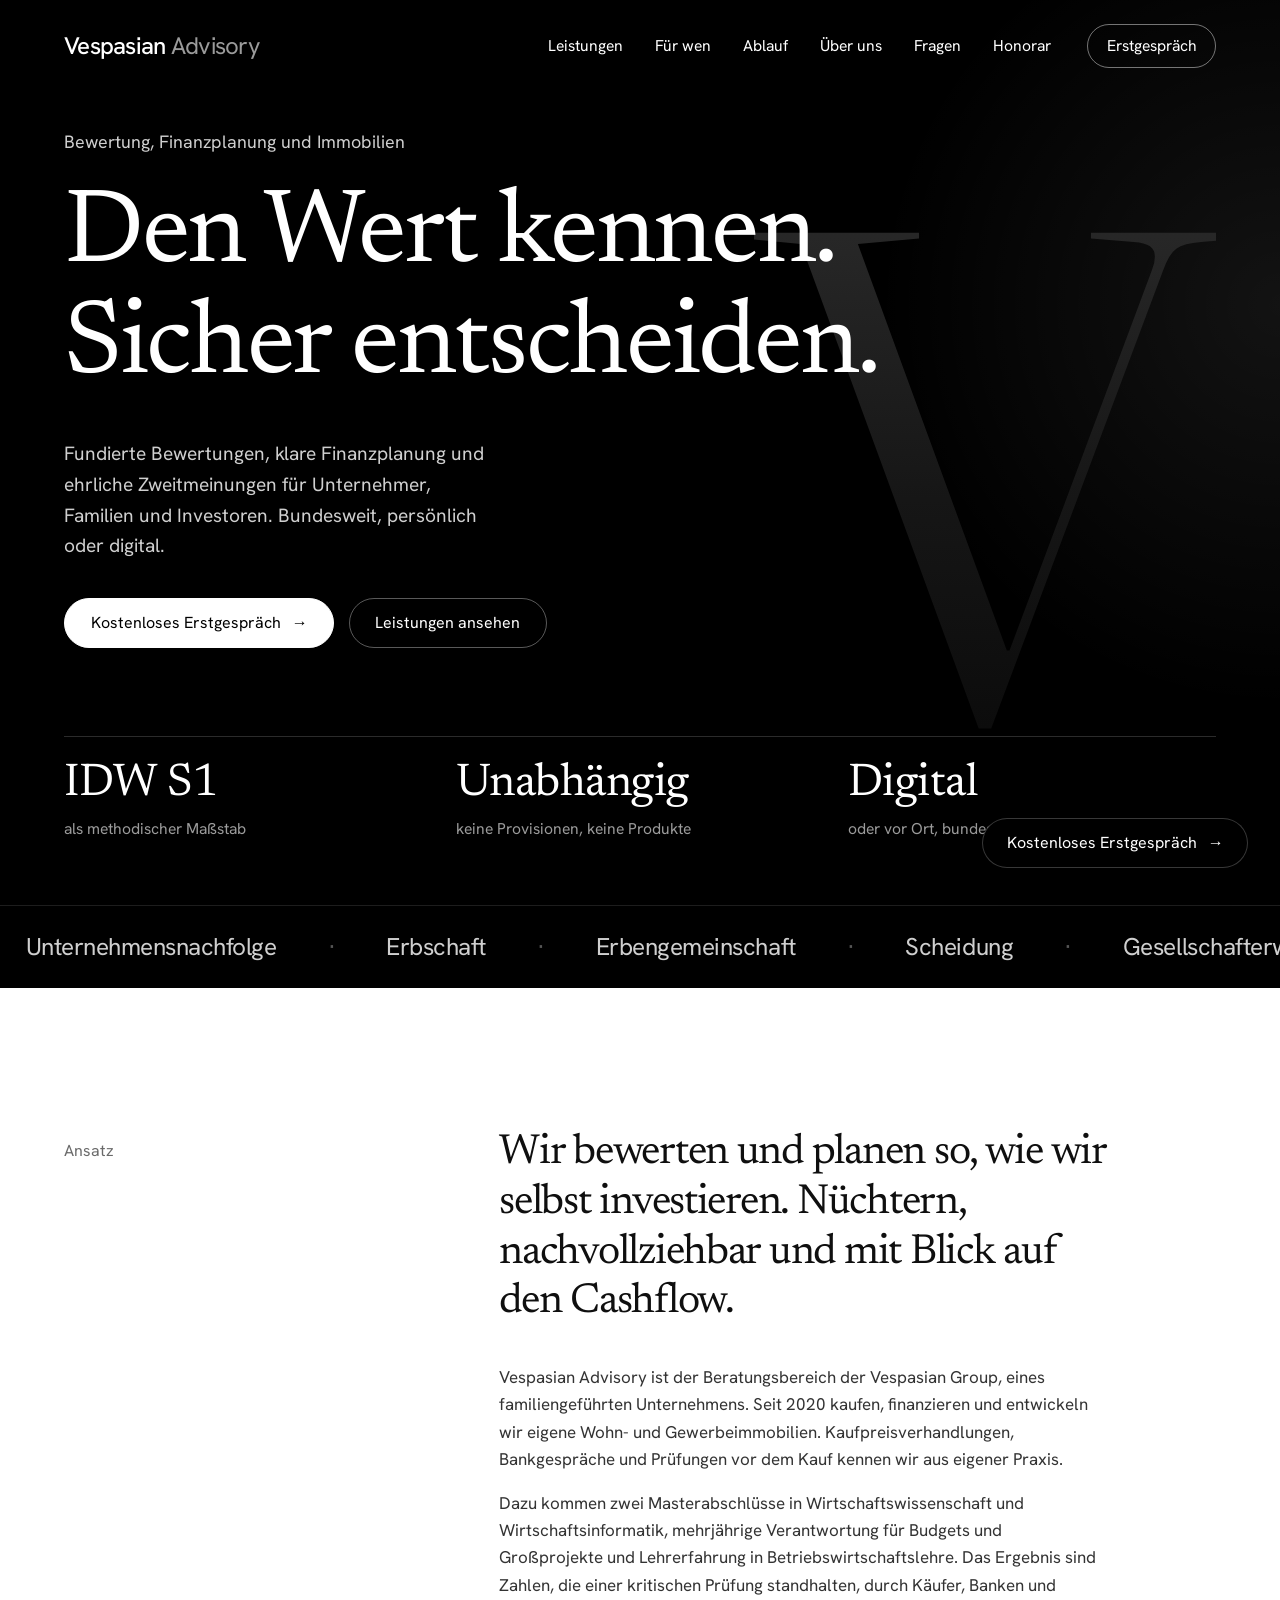
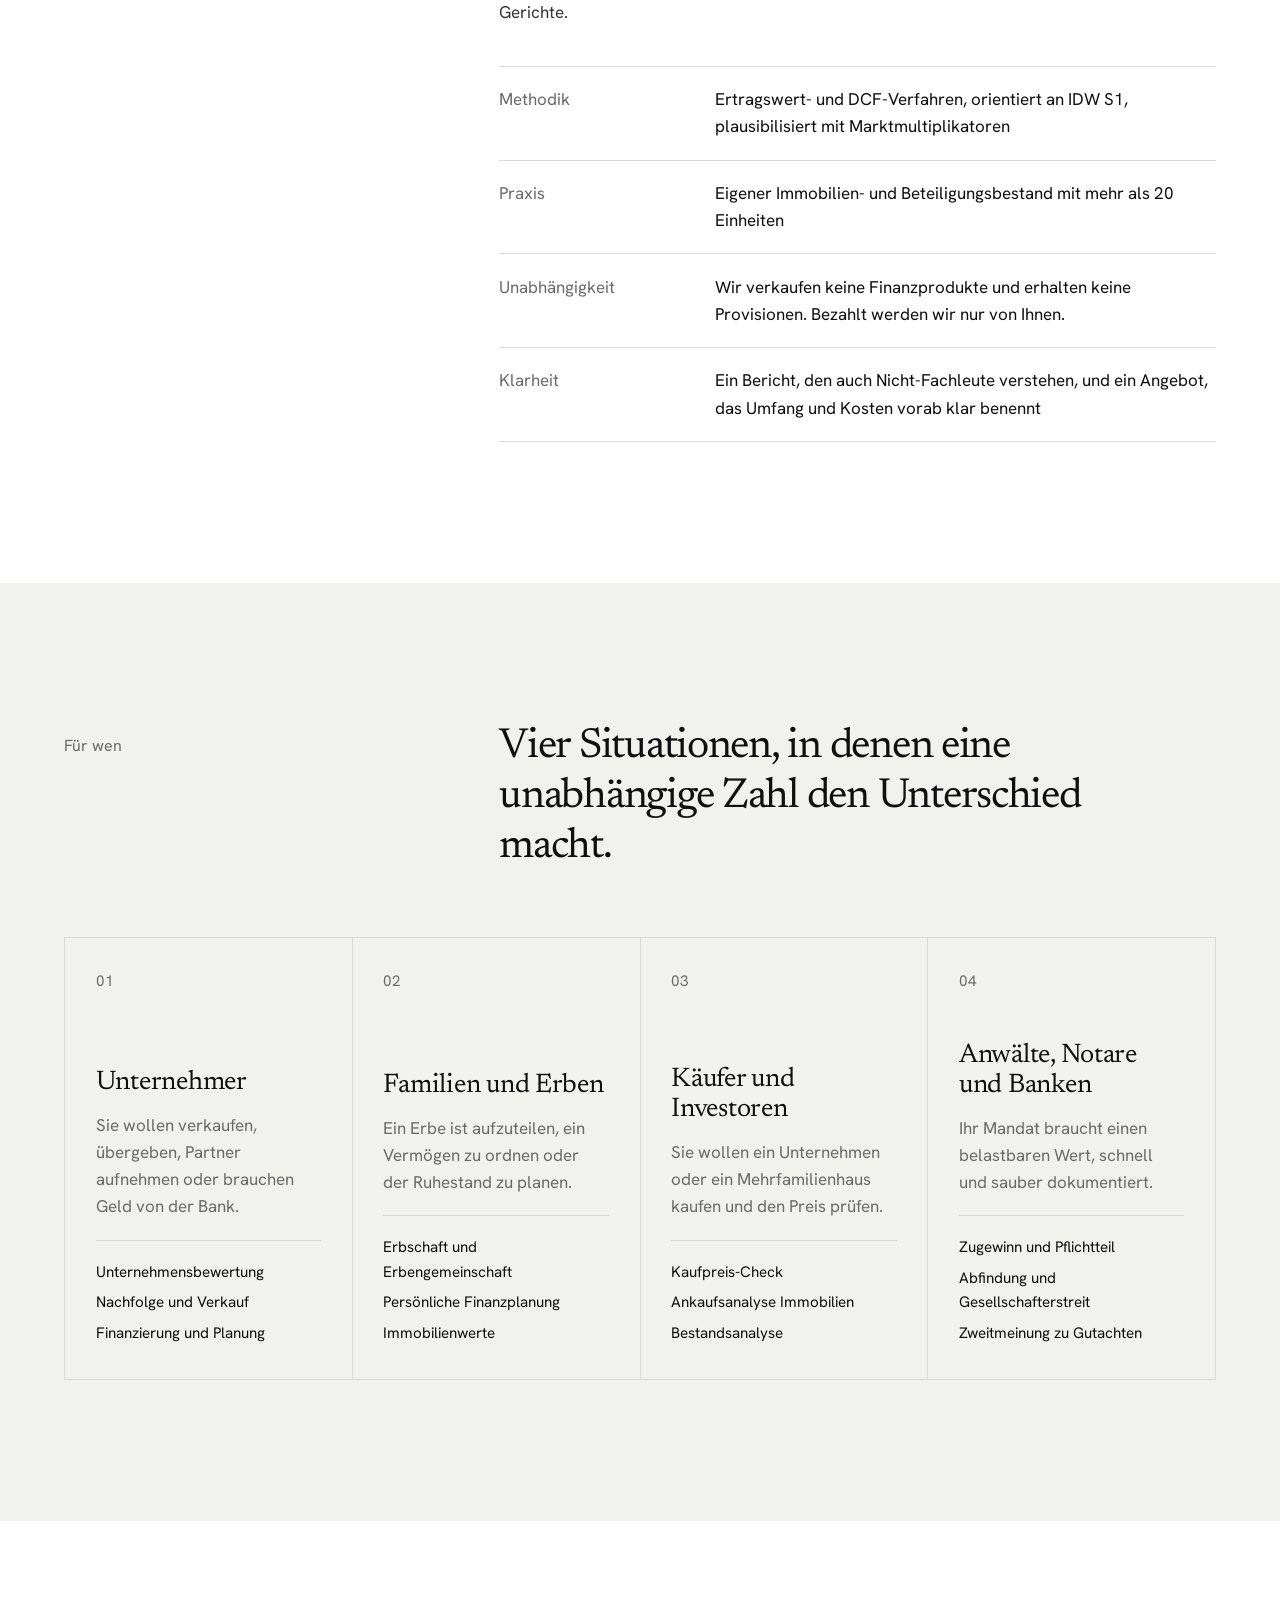
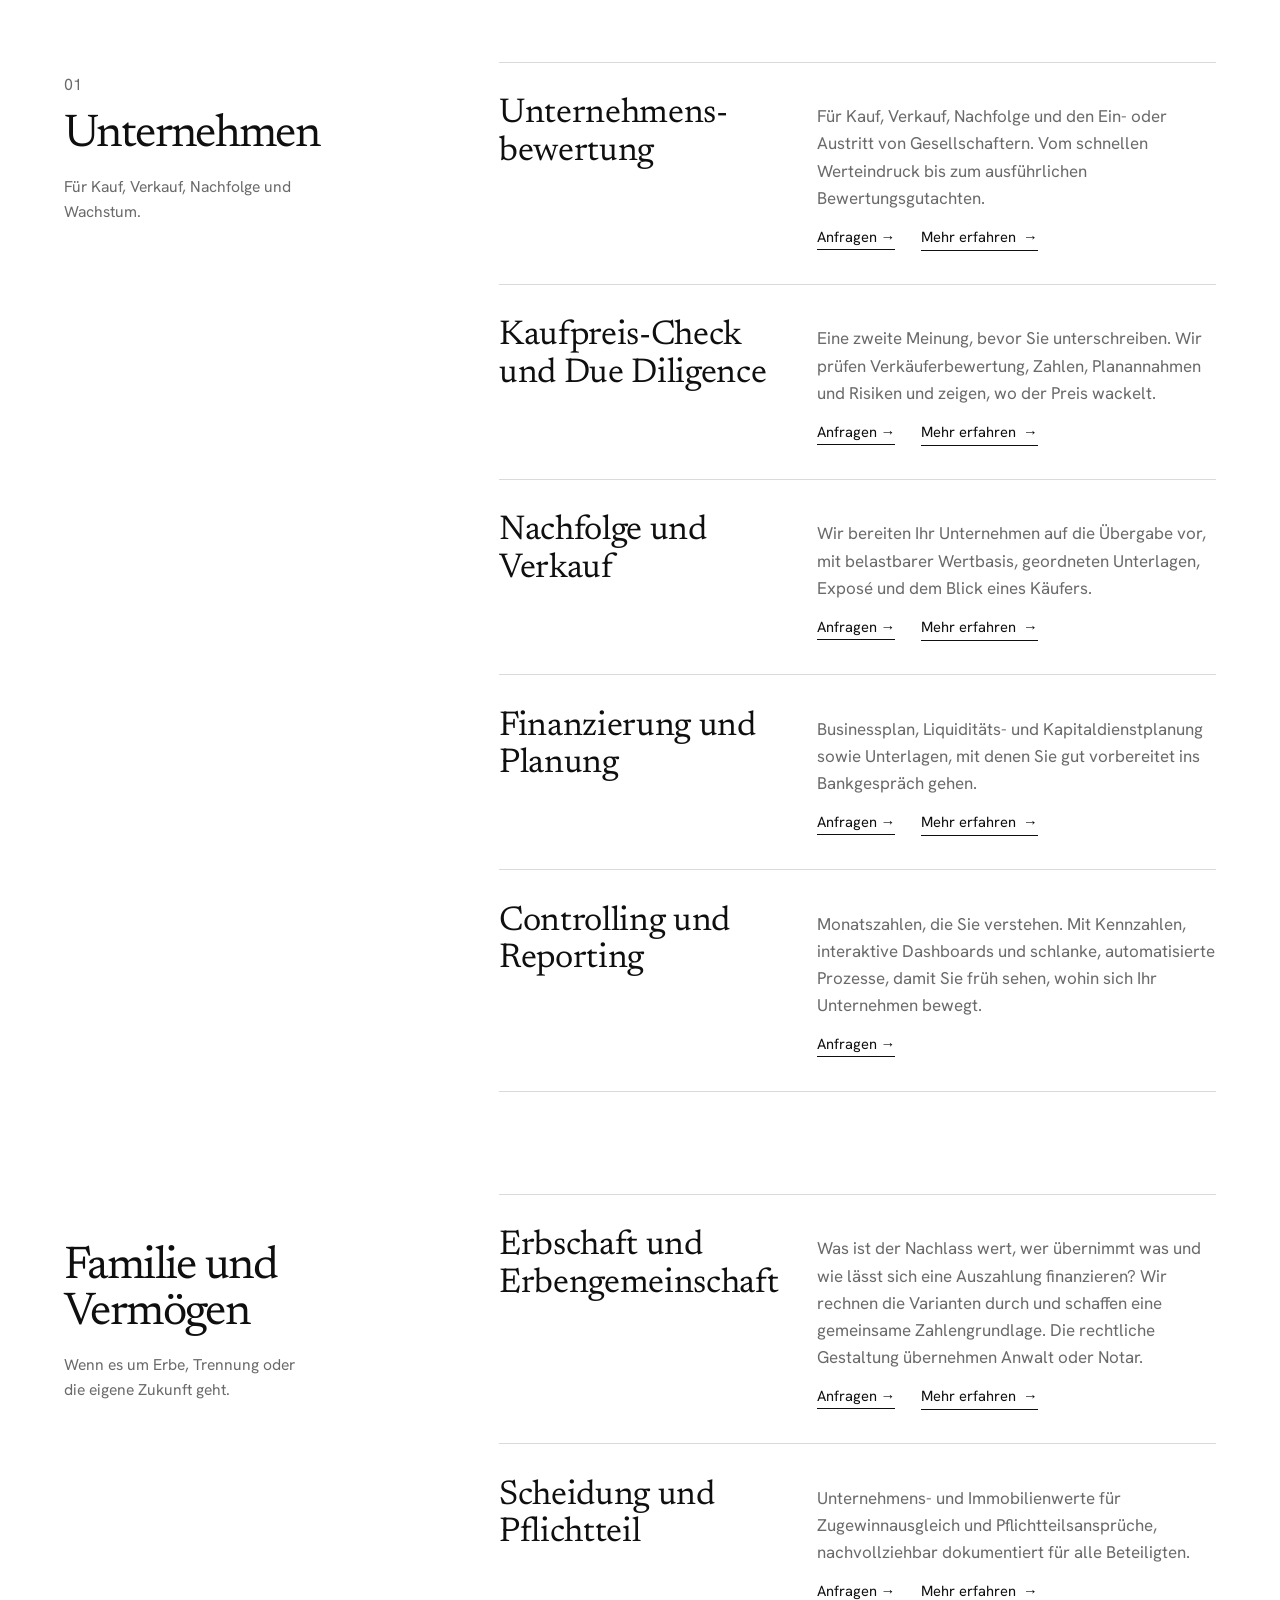
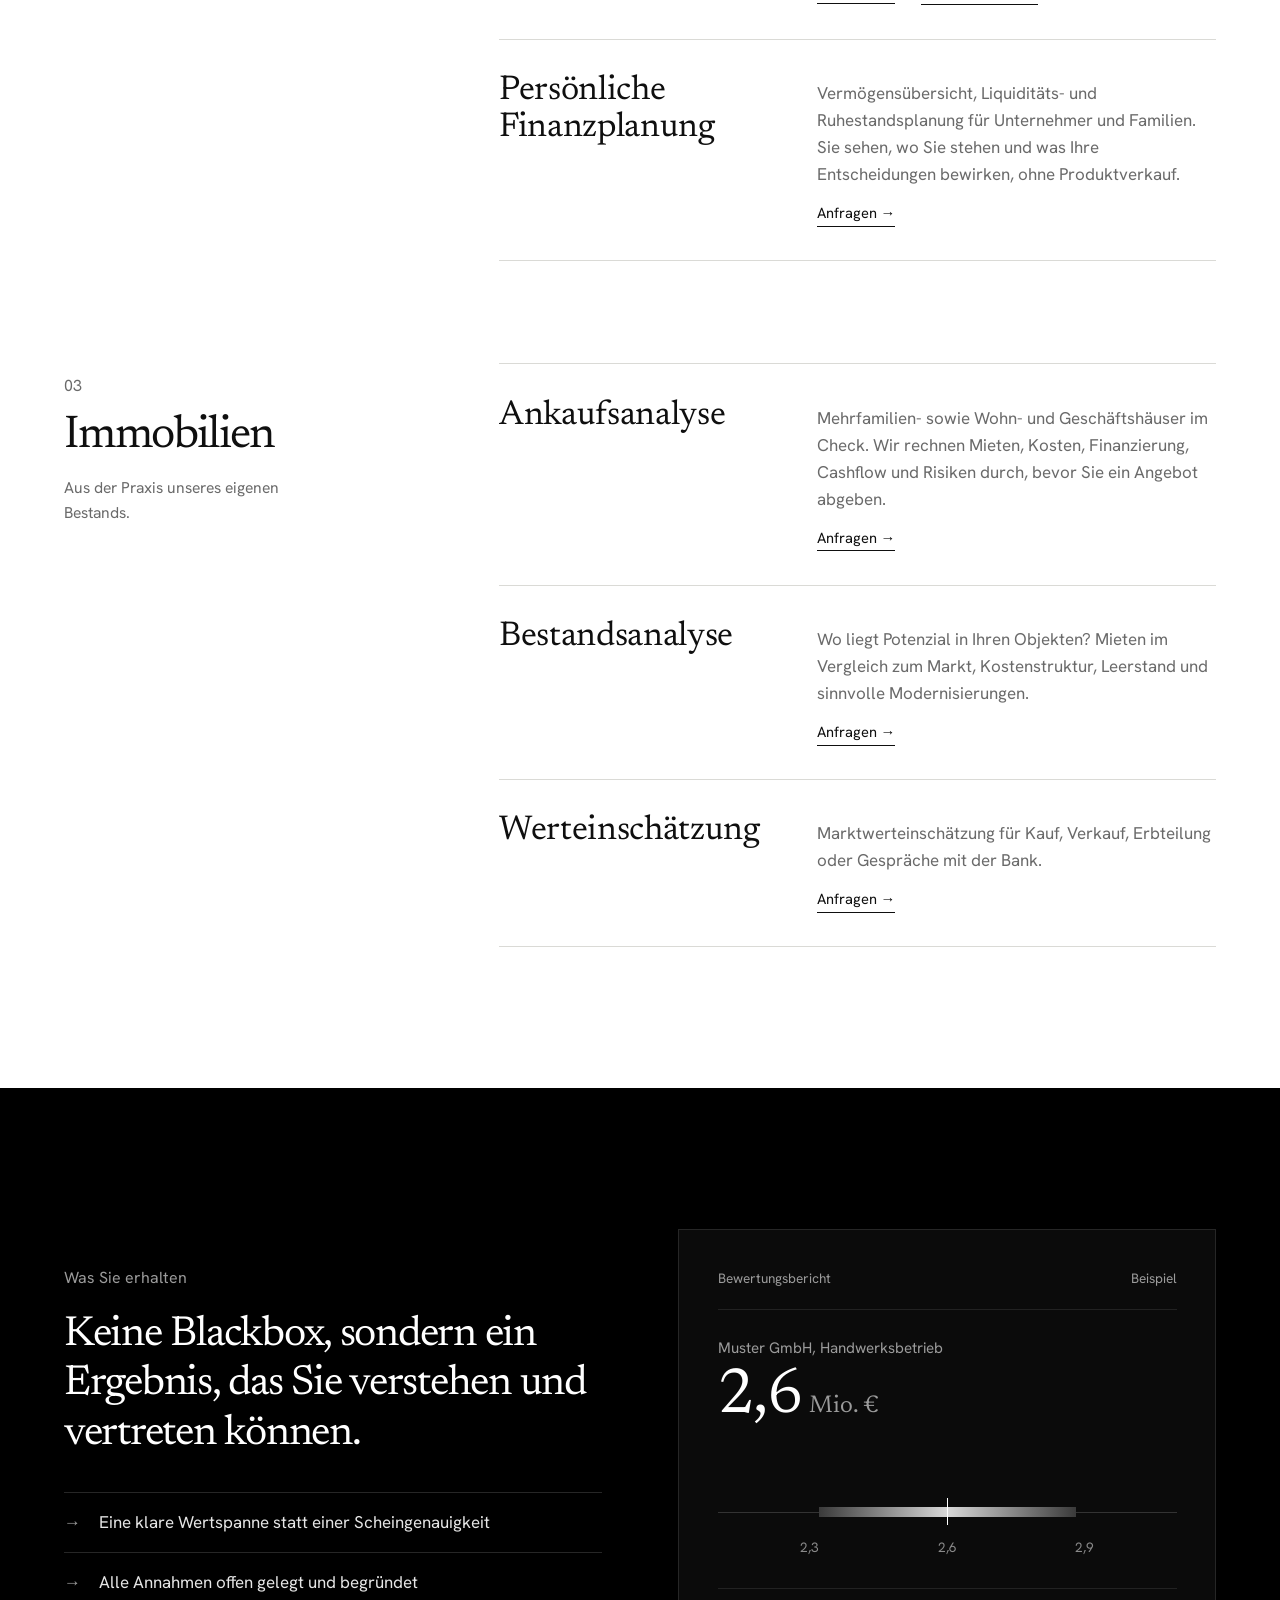
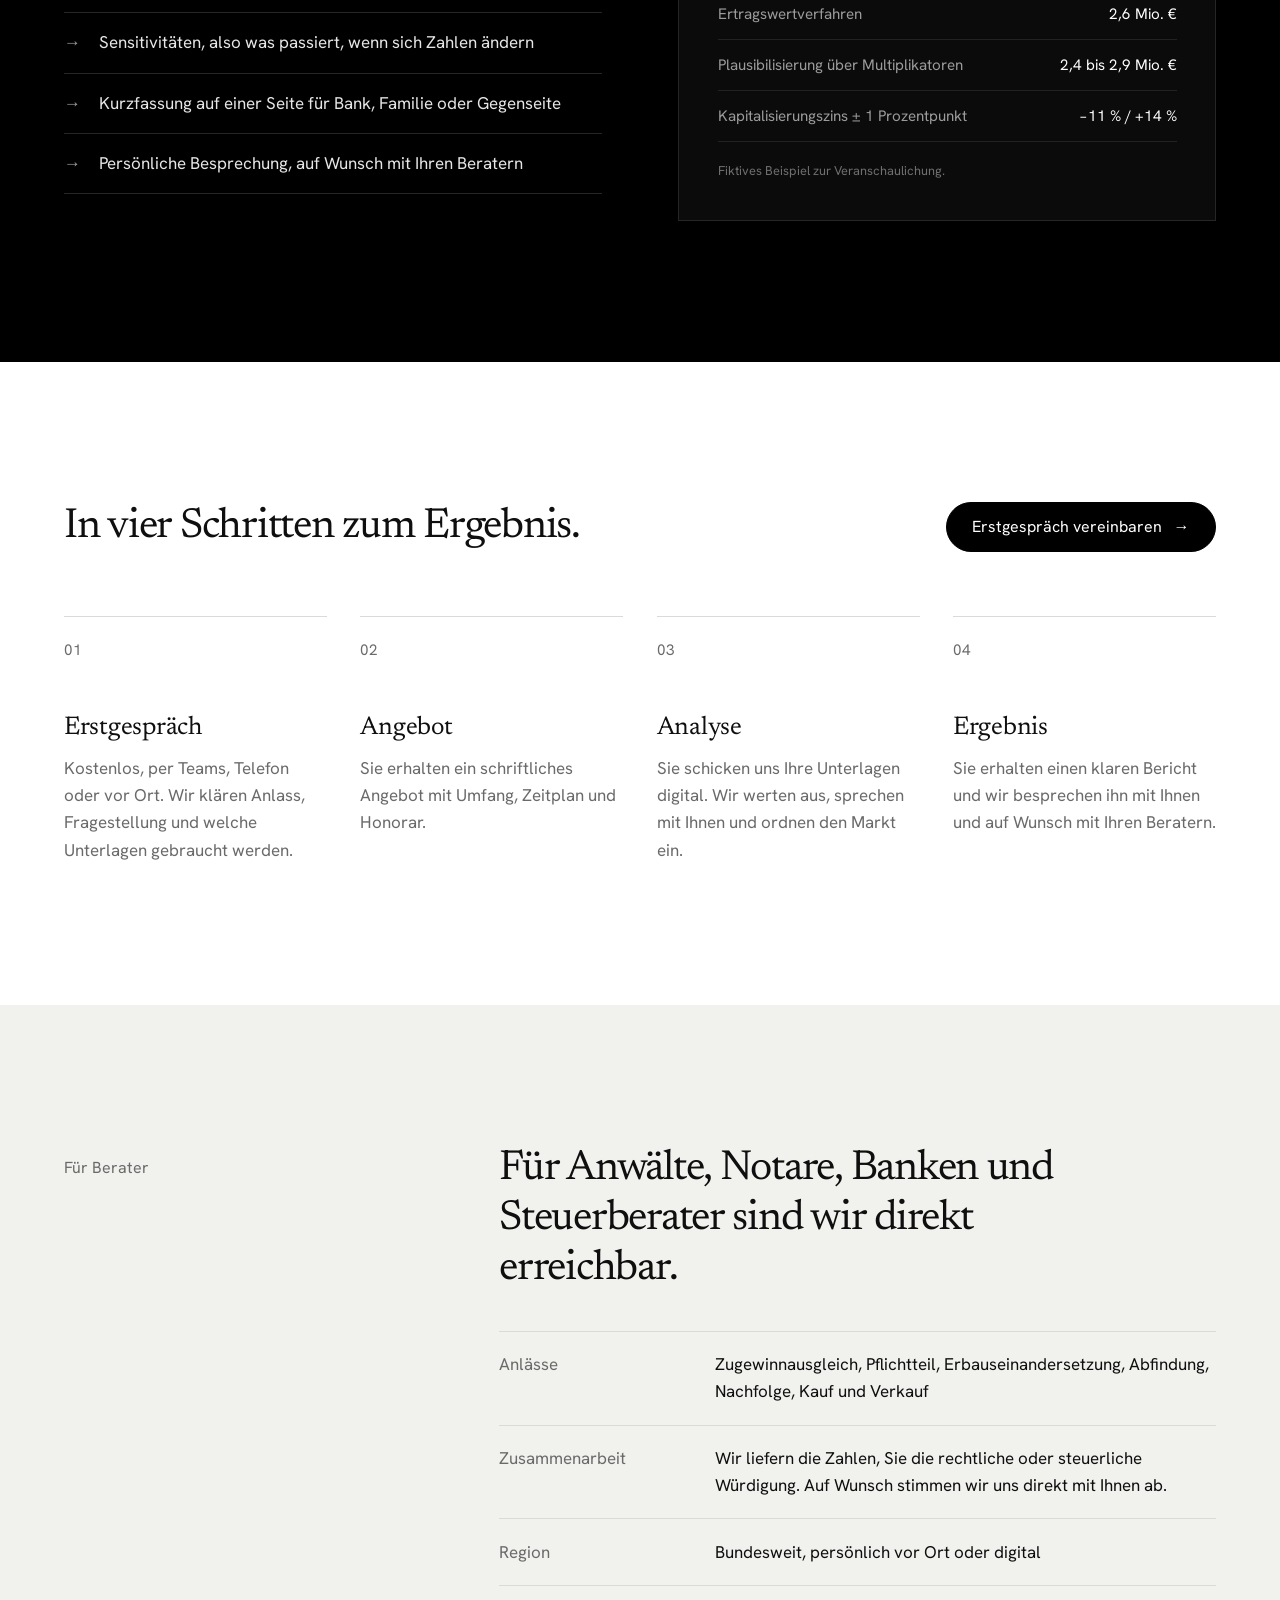
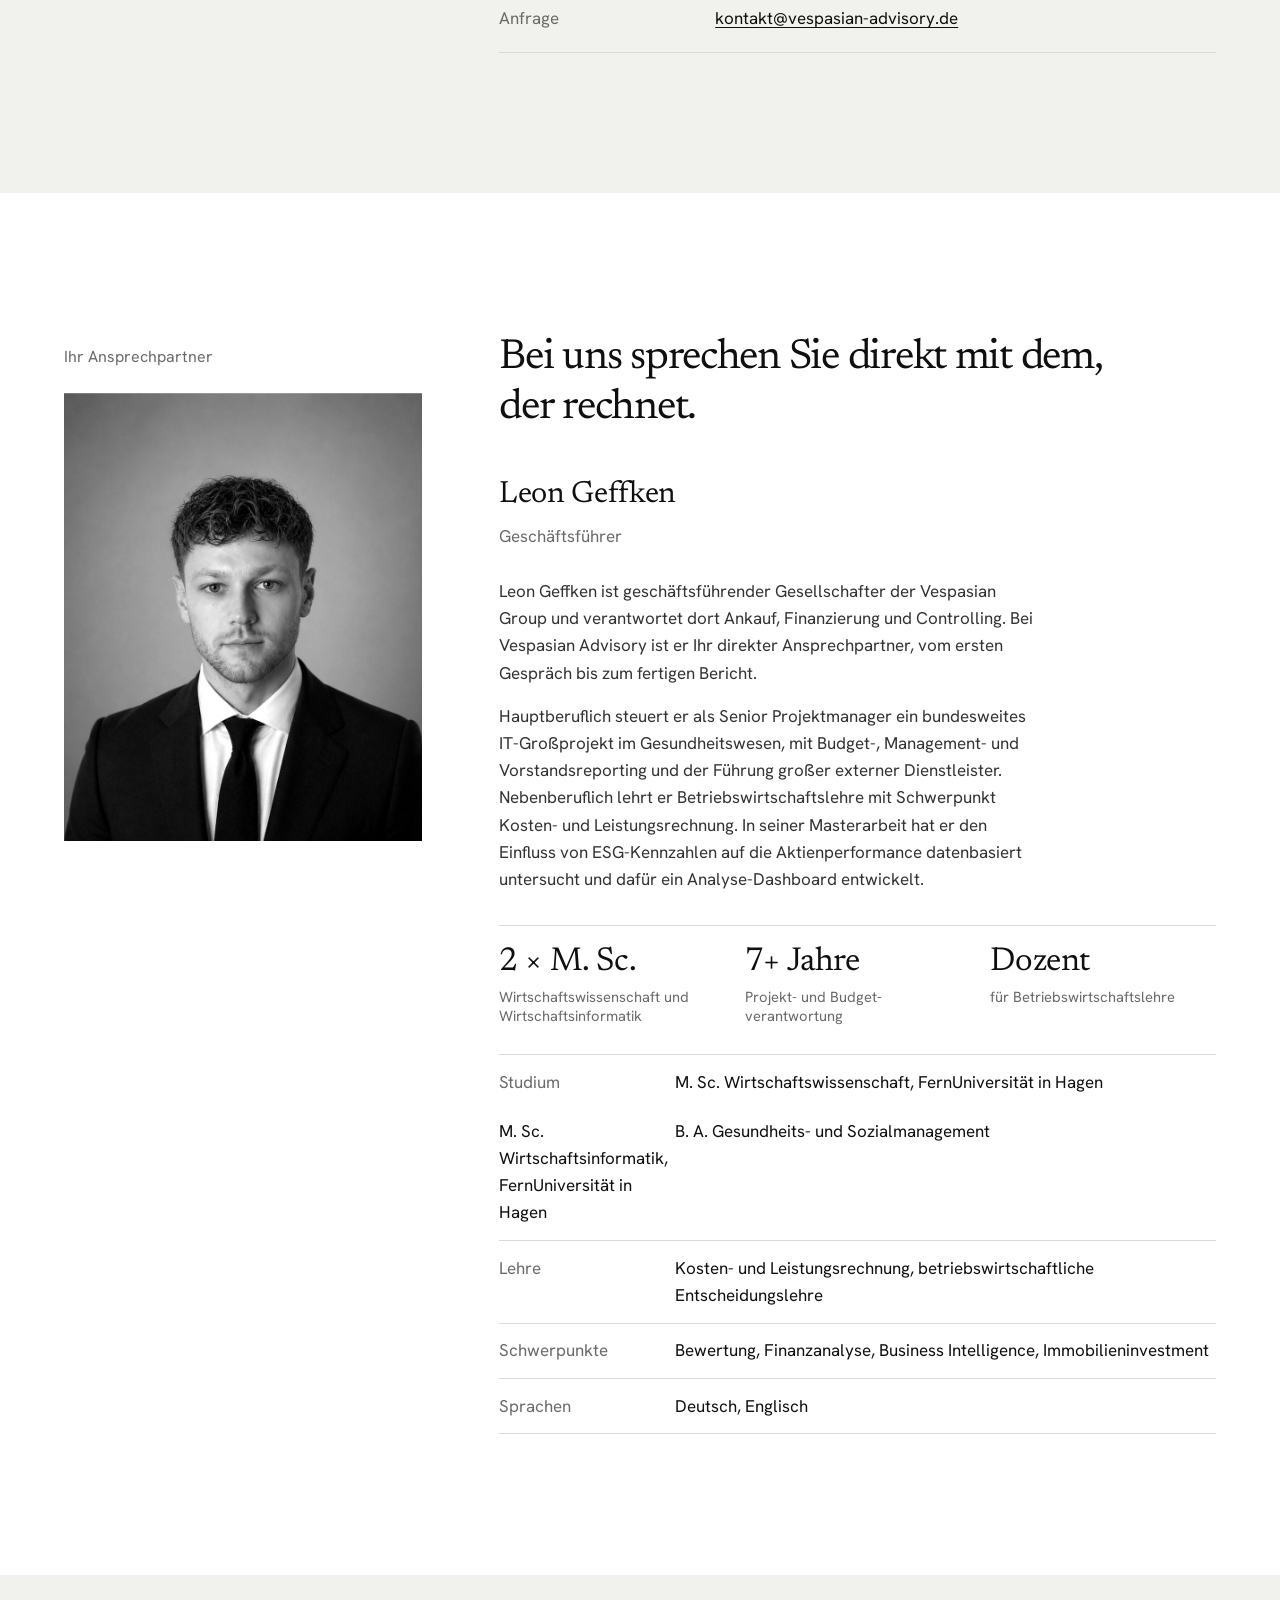
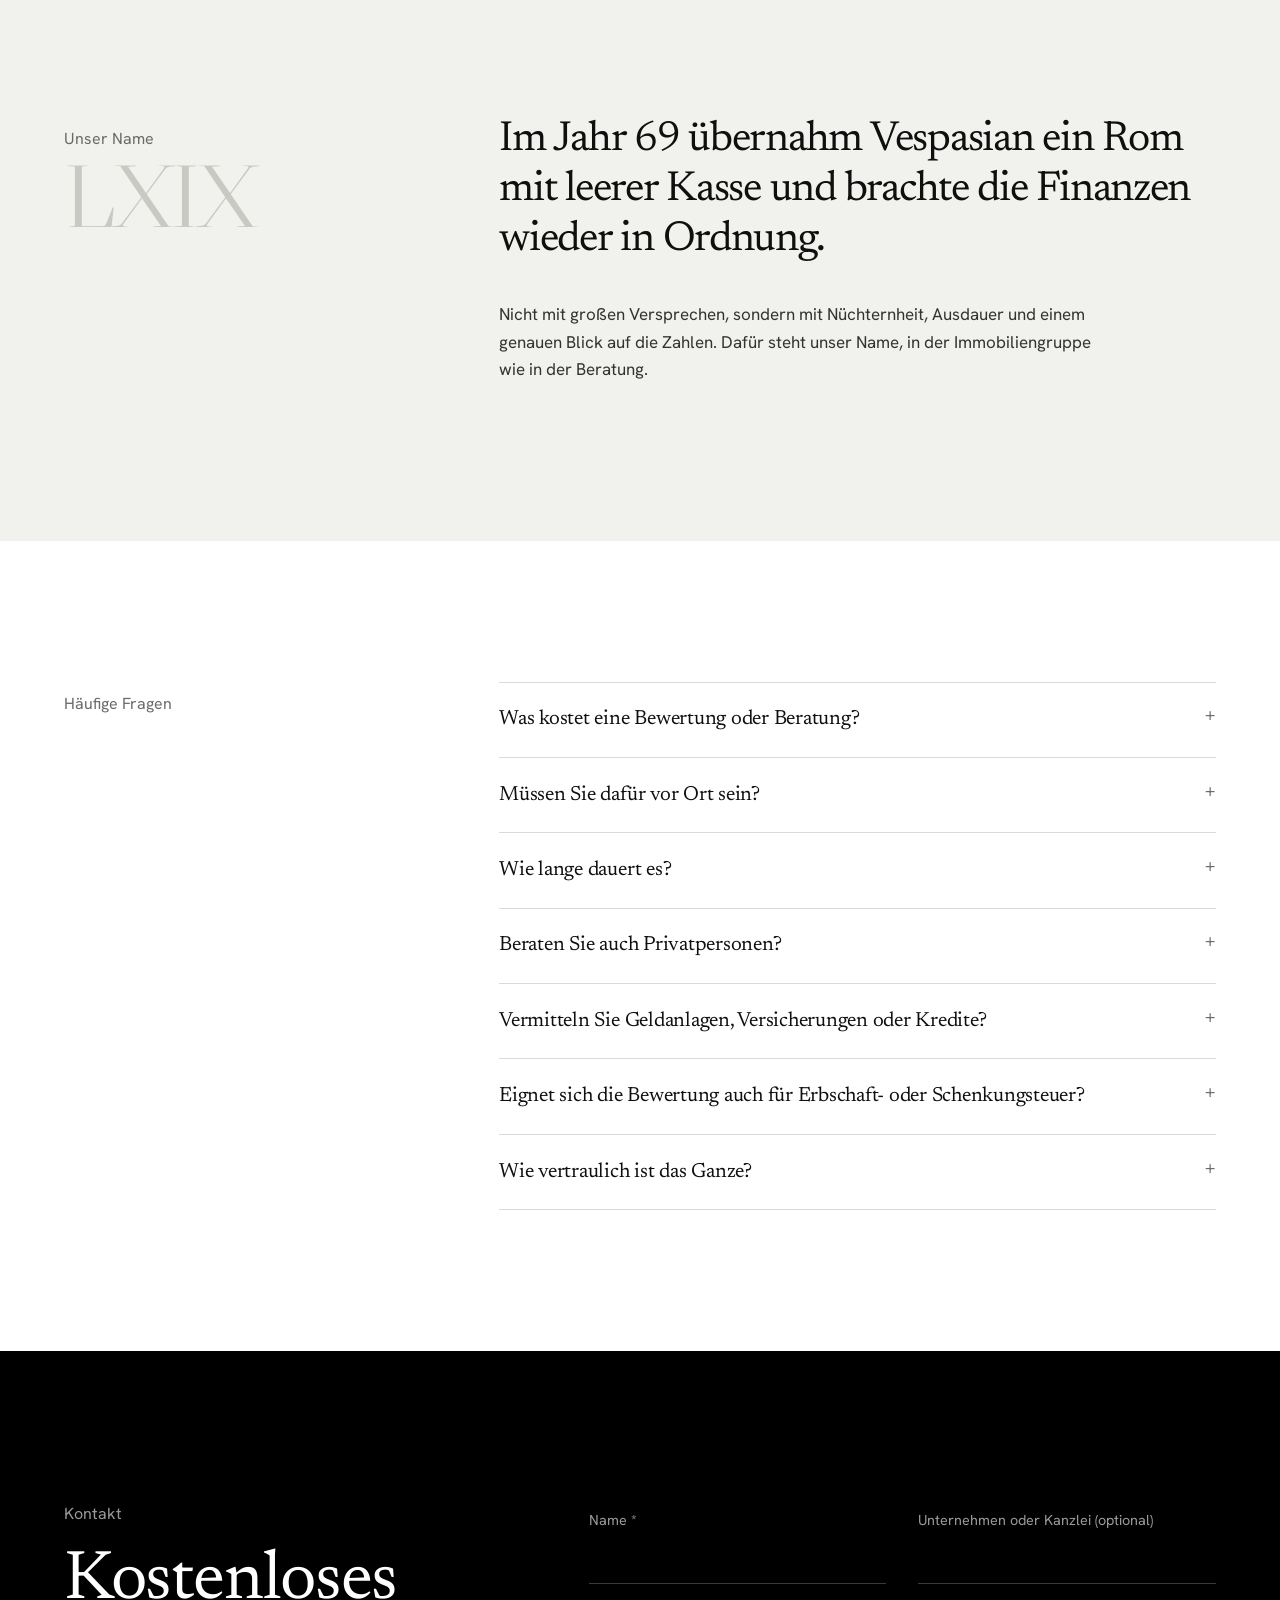
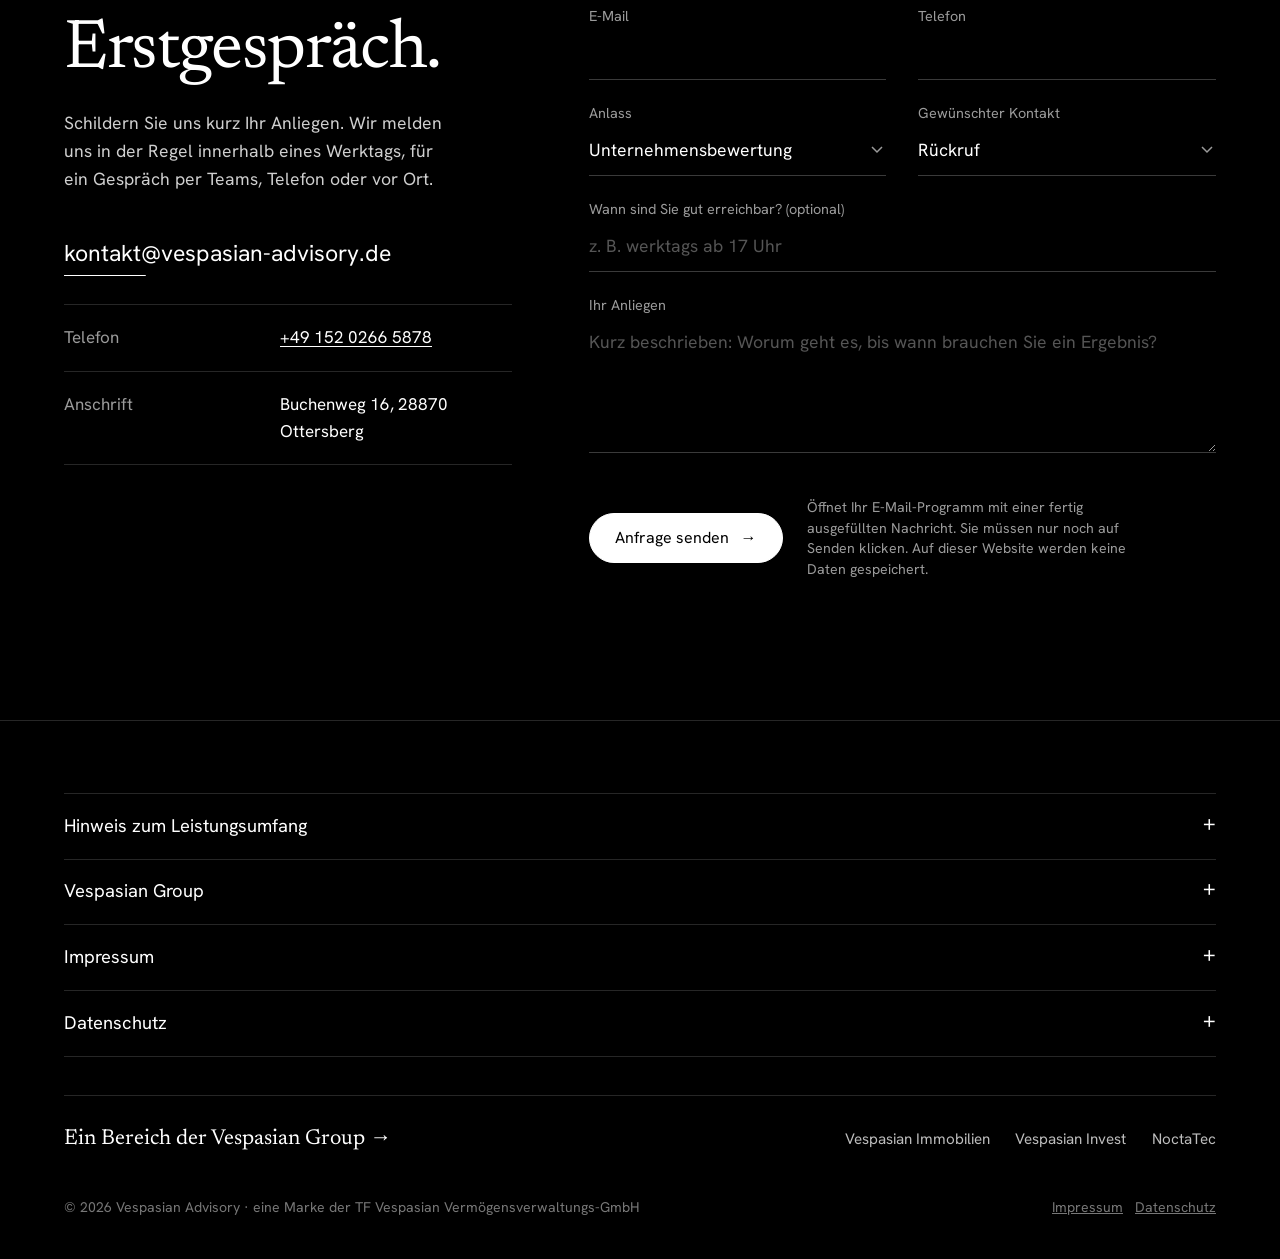
==== commit e0abc49b: "Zähler v1.3: Herkunft, Einstiegsseite und Browsersprache als Tagessumme, Hinweis im Datenschutz Co-A" ====
--- a/index.html
+++ b/index.html
@@ -30,9 +30,7 @@
 <link rel="icon" href="/icon-192.png" type="image/png" sizes="192x192">
 <link rel="apple-touch-icon" href="/apple-touch-icon.png" sizes="180x180">
 <link rel="manifest" href="/site.webmanifest">
-<script type="application/ld+json">
-{"@context":"https://schema.org","@type":"ProfessionalService","name":"Vespasian Advisory","legalName":"TF Vespasian Vermögensverwaltungs-GmbH","url":"https://vespasian-advisory.de/","logo":"https://vespasian-advisory.de/icon-512.png","image":"https://vespasian-advisory.de/og.png","email":"kontakt@vespasian-advisory.de","telephone":"+4915202665878","address":{"@type":"PostalAddress","streetAddress":"Buchenweg 16","postalCode":"28870","addressLocality":"Ottersberg","addressCountry":"DE"},"areaServed":"DE","knowsAbout":["Unternehmensbewertung","Kaufpreisprüfung","Unternehmensnachfolge","Erbengemeinschaft","Finanzplanung","Immobilieninvestment"],"employee":{"@type":"Person","name":"Leon Geffken","jobTitle":"Geschäftsführer"}}
-</script>
+<script type="application/ld+json">{"@context":"https://schema.org","@type":"ProfessionalService","@id":"https://vespasian-advisory.de/#org","name":"Vespasian Advisory","legalName":"TF Vespasian Vermögensverwaltungs-GmbH","url":"https://vespasian-advisory.de/","logo":"https://vespasian-advisory.de/icon-512.png","image":"https://vespasian-advisory.de/og.png","email":"kontakt@vespasian-advisory.de","telephone":"+49 152 02665878","address":{"@type":"PostalAddress","streetAddress":"Buchenweg 16","postalCode":"28870","addressLocality":"Ottersberg","addressCountry":"DE"},"areaServed":"DE","knowsAbout":["Unternehmensbewertung","Kaufpreisprüfung","Unternehmensnachfolge","Erbengemeinschaft","Finanzplanung","Immobilieninvestment"],"employee":{"@type":"Person","name":"Leon Geffken","jobTitle":"Geschäftsführer"},"parentOrganization":{"@type":"Organization","@id":"https://vespasian-group.de/#org","name":"Vespasian Group","legalName":"TF Vespasian Vermögensverwaltungs-GmbH","url":"https://vespasian-group.de/"},"hasOfferCatalog":{"@type":"OfferCatalog","name":"Leistungen","url":"https://vespasian-advisory.de/honorar/","itemListElement":[{"@type":"Offer","itemOffered":{"@type":"Service","name":"Unternehmensbewertung","url":"https://vespasian-advisory.de/leistungen/unternehmensbewertung/"}},{"@type":"Offer","itemOffered":{"@type":"Service","name":"Kaufpreis-Check","url":"https://vespasian-advisory.de/leistungen/kaufpreis-check/"}},{"@type":"Offer","itemOffered":{"@type":"Service","name":"Nachfolge und Verkauf","url":"https://vespasian-advisory.de/leistungen/nachfolge-und-verkauf/"}},{"@type":"Offer","itemOffered":{"@type":"Service","name":"Finanzierung und Bankgespräch","url":"https://vespasian-advisory.de/leistungen/finanzierung-und-bankgespraech/"}},{"@type":"Offer","itemOffered":{"@type":"Service","name":"Erbschaft und Erbengemeinschaft","url":"https://vespasian-advisory.de/leistungen/erbschaft-und-erbengemeinschaft/"}},{"@type":"Offer","itemOffered":{"@type":"Service","name":"Scheidung und Pflichtteil","url":"https://vespasian-advisory.de/leistungen/scheidung-und-pflichtteil/"}}]}}</script>
 <style>@font-face{font-family:"Caslon Display";src:url([data-uri]) format("woff2");font-weight:400;font-display:swap}
 @font-face{font-family:"Newsreader";src:url([data-uri]) format("woff2");font-weight:400;font-style:normal;font-display:swap}
 @font-face{font-family:"Newsreader";src:url([data-uri]) format("woff2");font-weight:500;font-style:normal;font-display:swap}
@@ -697,7 +695,7 @@
     <details id="gruppe">
       <summary>Vespasian Group</summary>
       <div class="legal">
-        <p>Vespasian Advisory ist eine Marke der TF Vespasian Vermögensverwaltungs-GmbH, der Holding der Vespasian Group. Zur Gruppe gehören auch <a href="https://vespasian-immobilien.de/">Vespasian Immobilien</a>, <a href="https://vespasian-invest.de/">Vespasian Invest</a> und <a href="https://noctatec.de/">NoctaTec</a>. Überblick: <a href="https://vespasian-group.de/">vespasian-group.de</a>.</p>
+        <p>Vespasian Advisory ist eine Marke der TF Vespasian Vermögensverwaltungs-GmbH, der Holding der Vespasian Group. Zur Gruppe gehören auch <a href="https://www.vespasian-immobilien.de/">Vespasian Immobilien</a>, <a href="https://vespasian-invest.de/">Vespasian Invest</a> und <a href="https://www.noctatec.de/">NoctaTec</a>. Überblick: <a href="https://vespasian-group.de/">vespasian-group.de</a>.</p>
       </div>
     </details>
 
@@ -730,7 +728,7 @@
         <h3>Reichweitenmessung</h3>
         <p>Um zu verstehen, wie unsere Website genutzt wird, verwenden wir Cloudflare Web Analytics. Dabei werden keine Cookies gesetzt, keine Daten im Browser gespeichert und keine Nutzerprofile gebildet. Erfasst werden nur zusammengefasste Angaben wie aufgerufene Seiten, Herkunftsseite, Land, Gerätetyp und Ladezeiten. Rechtsgrundlage ist unser berechtigtes Interesse an einer bedarfsgerechten Gestaltung der Website (Art. 6 Abs. 1 lit. f DSGVO).</p>
         <h3>Klick- und Lesestatistik</h3>
-        <p>Zusätzlich zählen wir ohne Cookies, wie oft Schaltflächen und Links auf dieser Website genutzt werden und wie lange und wie weit Seiten gelesen werden. Gespeichert werden nur Tagessummen je Seite, keine IP-Adressen, keine Gerätekennungen und keine Nutzerprofile. Die Verarbeitung läuft über Cloudflare Workers (Cloudflare, Inc., USA). Rechtsgrundlage ist unser berechtigtes Interesse an einer bedarfsgerechten Gestaltung der Website (Art. 6 Abs. 1 lit. f DSGVO). Sendet Ihr Browser „Do Not Track“, wird nichts gezählt.</p>
+        <p>Zusätzlich zählen wir ohne Cookies, wie oft Schaltflächen und Links auf dieser Website genutzt werden und wie lange und wie weit Seiten gelesen werden. Gespeichert werden nur Tagessummen je Seite, keine IP-Adressen, keine Gerätekennungen und keine Nutzerprofile. Enthält ein Link eine Kampagnenkennung (etwa utm_campaign in einer E-Mail von uns) oder ist er ein Kurzlink unter /go/, zählen wir zusätzlich die Aufrufe und Klicks je Kampagne, ebenfalls nur als Tagessumme. Für jeden Besuch von außen zählen wir außerdem als Tagessumme die Einstiegsseite, den Namen der Website, von der er kommt (etwa google.de, ohne genaue Adresse), das Land, das Cloudflare aus der Verbindung ableitet, die Browsersprache und ob es ein Handy ist. Die Verarbeitung läuft über Cloudflare Workers (Cloudflare, Inc., USA). Rechtsgrundlage ist unser berechtigtes Interesse an einer bedarfsgerechten Gestaltung der Website (Art. 6 Abs. 1 lit. f DSGVO). Sendet Ihr Browser „Do Not Track“, wird nichts gezählt.</p>
         <h3>Anfrageformular und Kontakt</h3>
         <p>Das Anfrageformular speichert und überträgt keine Daten. Es öffnet lediglich Ihr eigenes E-Mail-Programm mit einer vorbereiteten Nachricht. Wenn Sie uns per E-Mail oder Telefon kontaktieren, verarbeiten wir Ihre Angaben, um Ihre Anfrage zu bearbeiten (Art. 6 Abs. 1 lit. b bzw. f DSGVO). Wir löschen sie, sobald sie nicht mehr erforderlich sind und keine gesetzlichen Aufbewahrungspflichten bestehen. E-Mails an uns liegen bei unserem E-Mail-Anbieter Purelymail (USA), dort sind unsere Postfächer gespeichert.</p>
         <div id="ds-termin" hidden><h3>Online-Terminbuchung</h3><p>Für die Online-Terminbuchung verlinken wir auf Cal.eu (Cal.com, Hosting in der EU). Die Buchungsseite öffnet sich als externe Seite; dort gelten die Datenschutzhinweise des Anbieters. Ihre Angaben verwenden wir nur zur Vorbereitung und Durchführung des Termins (Art. 6 Abs. 1 lit. b DSGVO).</p></div>
@@ -741,7 +739,7 @@
       </div>
     </details>
 
-    <div class="group-strip"><a class="gs-main" href="https://vespasian-group.de">Ein Bereich der <b>Vespasian Group</b> <span aria-hidden="true">→</span></a><span class="gs-links"><a href="https://vespasian-immobilien.de">Vespasian Immobilien</a><a href="https://vespasian-invest.de">Vespasian Invest</a><a href="https://noctatec.de">NoctaTec</a></span></div>
+    <div class="group-strip"><a class="gs-main" href="https://vespasian-group.de">Ein Bereich der <b>Vespasian Group</b> <span aria-hidden="true">→</span></a><span class="gs-links"><a href="https://www.vespasian-immobilien.de">Vespasian Immobilien</a><a href="https://vespasian-invest.de">Vespasian Invest</a><a href="https://www.noctatec.de">NoctaTec</a></span></div>
 <div class="bottom"><span>© 2026 Vespasian Advisory · eine Marke der TF Vespasian Vermögensverwaltungs-GmbH</span><span><a href="#impressum">Impressum</a>&nbsp;&nbsp;&nbsp;<a href="#datenschutz">Datenschutz</a></span></div>
   </div>
 </footer>
@@ -837,11 +835,12 @@
 <script>
 (function(){
   if (!navigator.sendBeacon || navigator.doNotTrack === '1' || window.doNotTrack === '1') return;
-  var E = '/z/e', p = location.pathname, vis = 0, seit = document.visibilityState === 'visible' ? Date.now() : 0, tief = 0, fertig = false, schon = {};
-  function senden(o) { o.p = p; try { navigator.sendBeacon(E, JSON.stringify(o)); } catch (e) {} }
+  var rf = 'direkt'; try { if (document.referrer) { var ru = new URL(document.referrer).hostname.replace(/^www\./, ''); rf = ru === location.hostname.replace(/^www\./, '') ? 'intern' : ru; } } catch (e) {}
+  var E = '/z/e', p = location.pathname, c = decodeURIComponent((location.search.match(/[?&]utm_campaign=([^&#]*)/) || [])[1] || ''), vis = 0, seit = document.visibilityState === 'visible' ? Date.now() : 0, tief = 0, fertig = false, schon = {};
+  function senden(o) { o.p = p; if (c) o.c = c; try { navigator.sendBeacon(E, JSON.stringify(o)); } catch (e) {} }
   function tiefe() { var h = document.documentElement, m = h.scrollHeight - h.clientHeight, y = window.pageYOffset || h.scrollTop || 0; var v = m > 0 ? Math.round((y + 1) / m * 100) : 100; if (v > tief) tief = v; }
   function zeit() { if (seit) { vis += Date.now() - seit; seit = 0; } }
-  function ende() { zeit(); if (fertig) return; fertig = true; tiefe(); senden({ k: 'v', t: vis / 1000, s: tief, m: window.matchMedia('(max-width: 700px)').matches ? 1 : 0 }); }
+  function ende() { zeit(); if (fertig) return; fertig = true; tiefe(); senden({ k: 'v', t: vis / 1000, s: tief, m: window.matchMedia('(max-width: 700px)').matches ? 1 : 0, r: rf, l: navigator.language || '' }); }
   function ereignis(art, text) { var k = art + '|' + text; if (schon[k]) return; schon[k] = 1; senden({ k: 'e', e: art, l: String(text || '').replace(/\s+/g, ' ').trim().slice(0, 60) }); }
   window.addEventListener('scroll', tiefe, { passive: true });
   document.addEventListener('visibilitychange', function () { if (document.visibilityState === 'hidden') ende(); else if (!seit) seit = Date.now(); });
